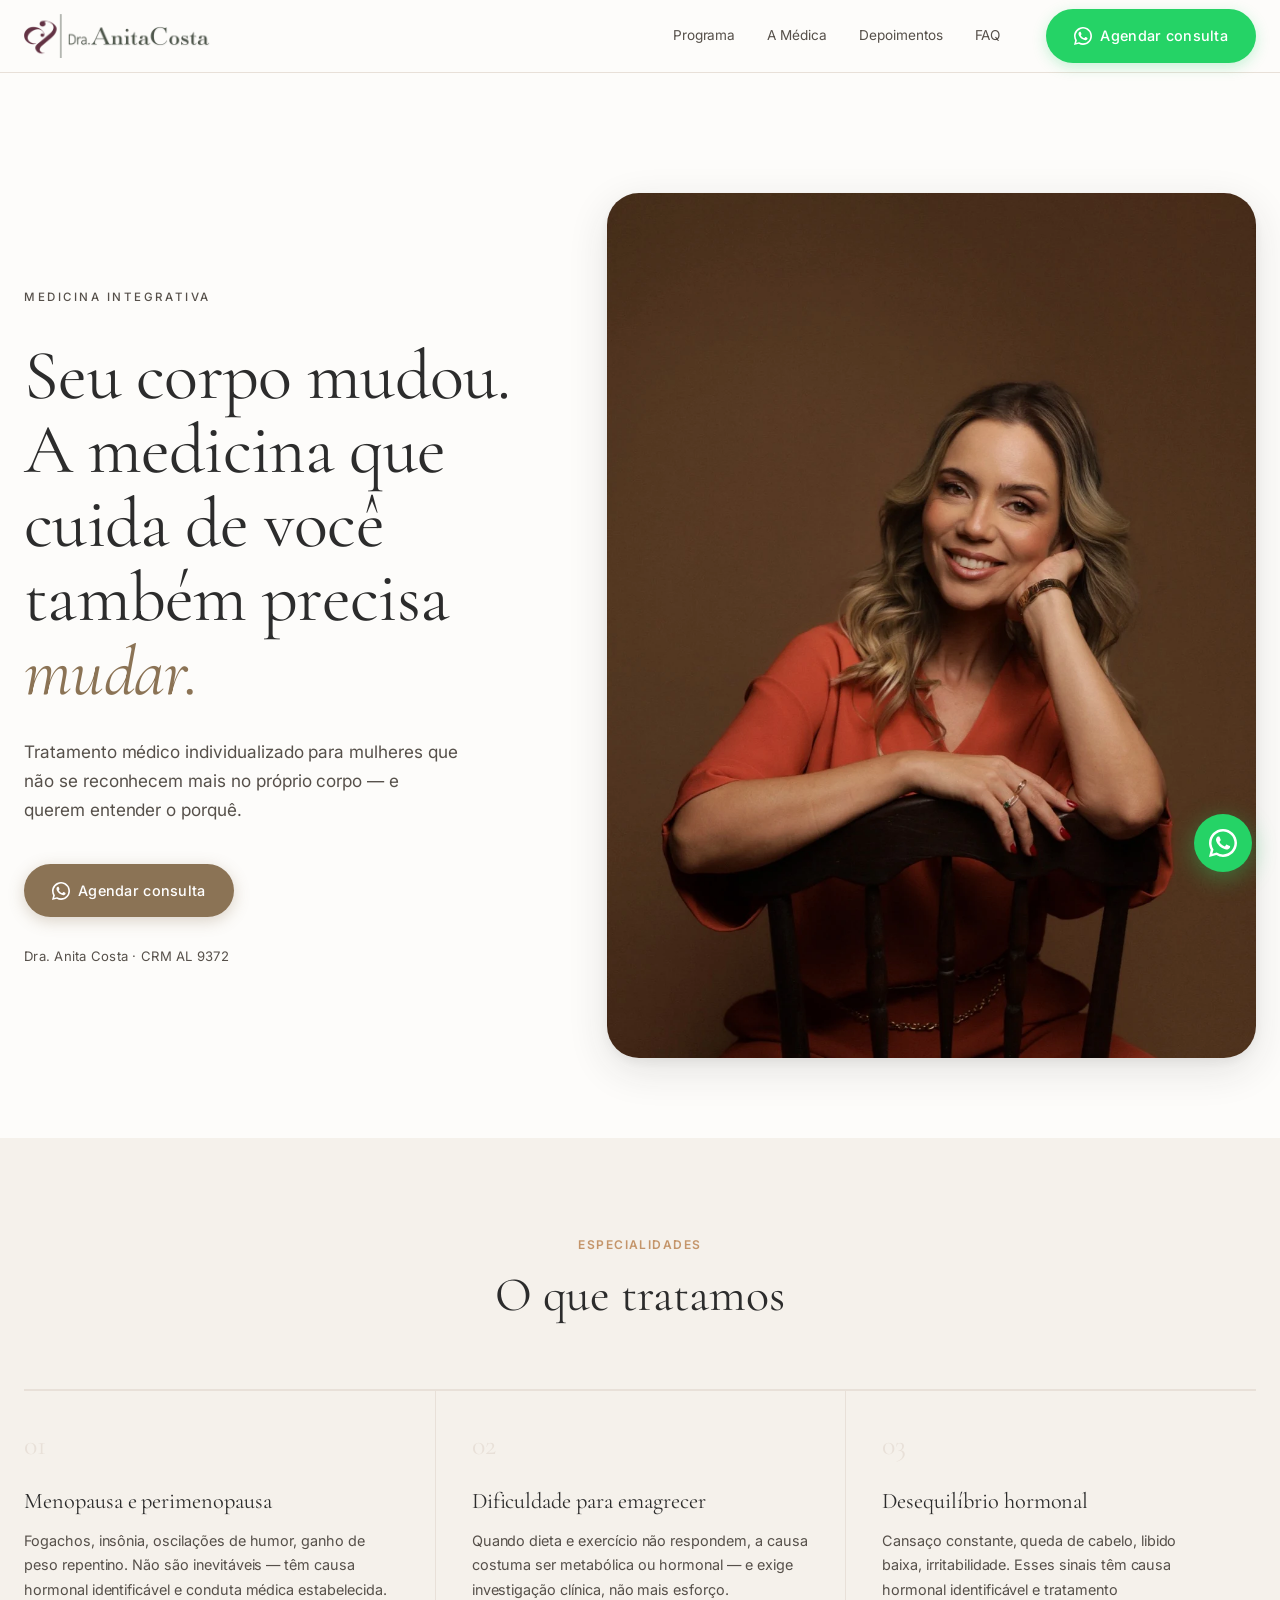
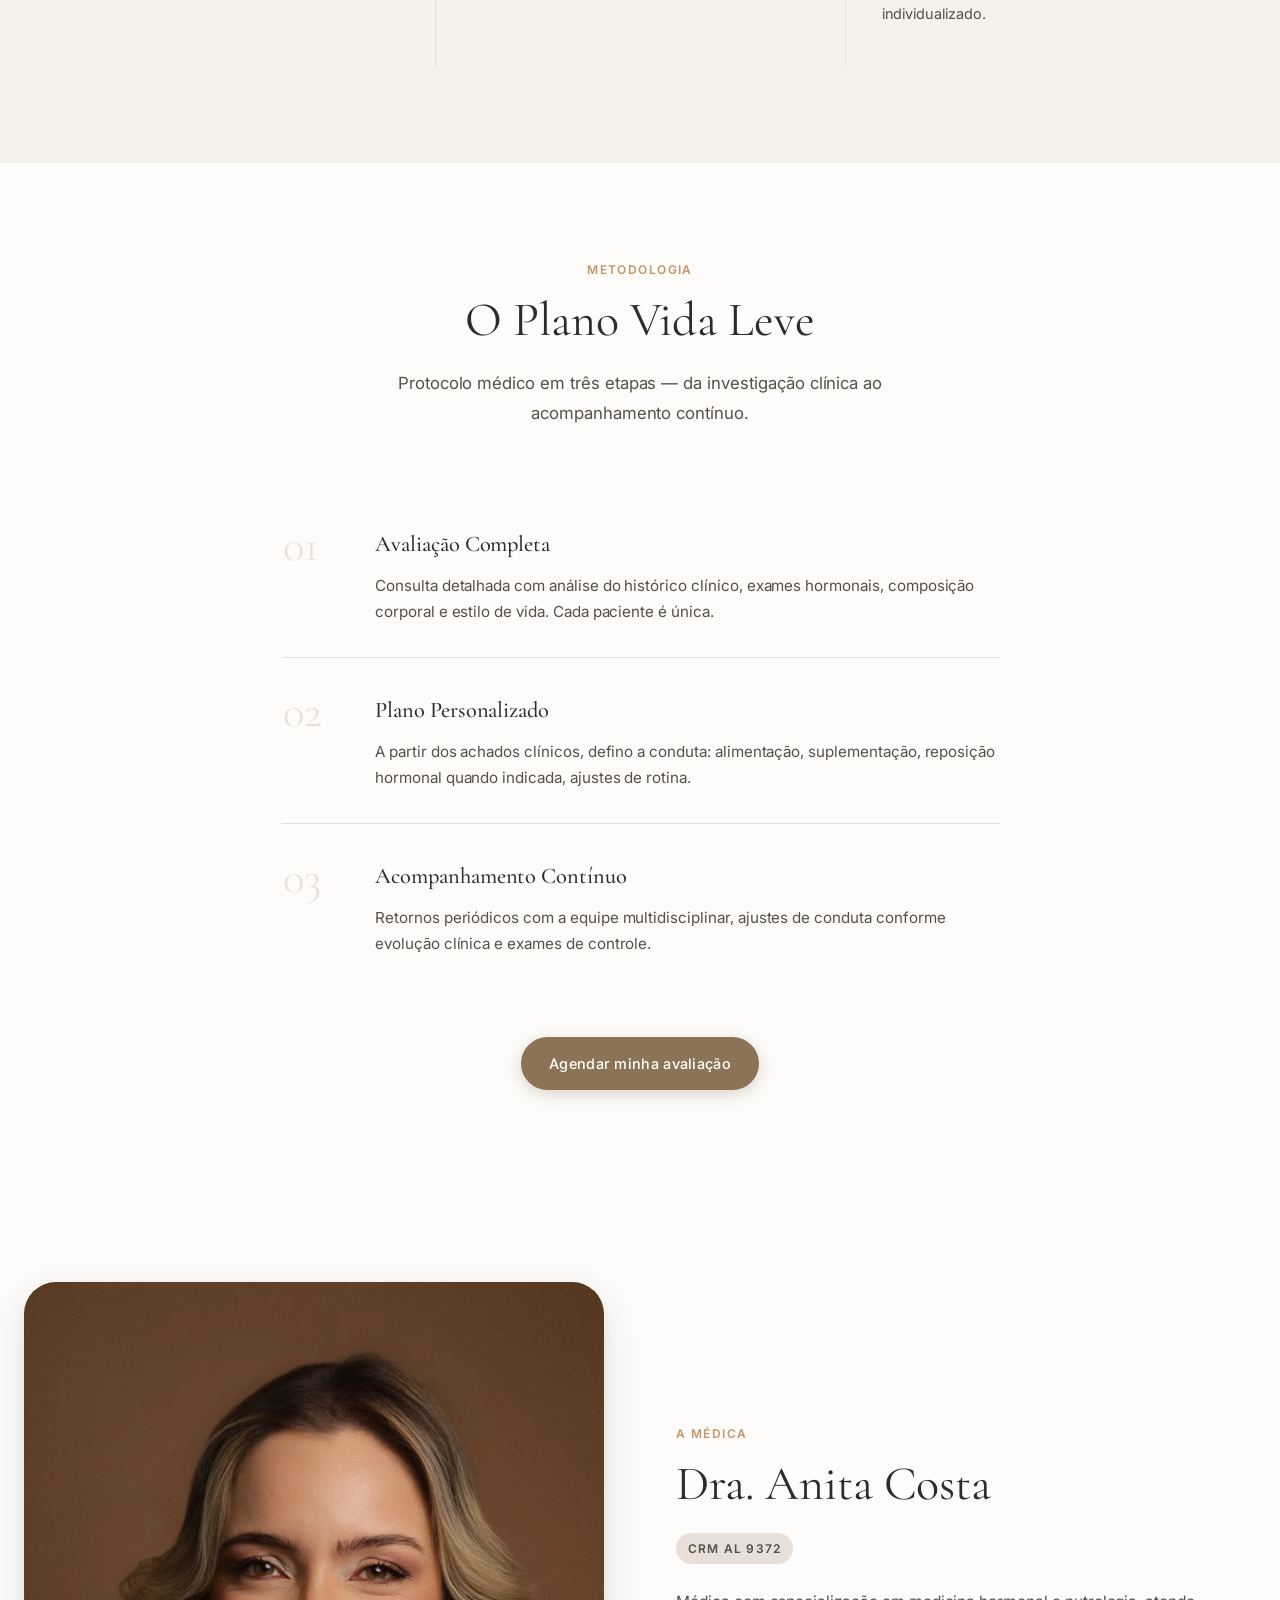
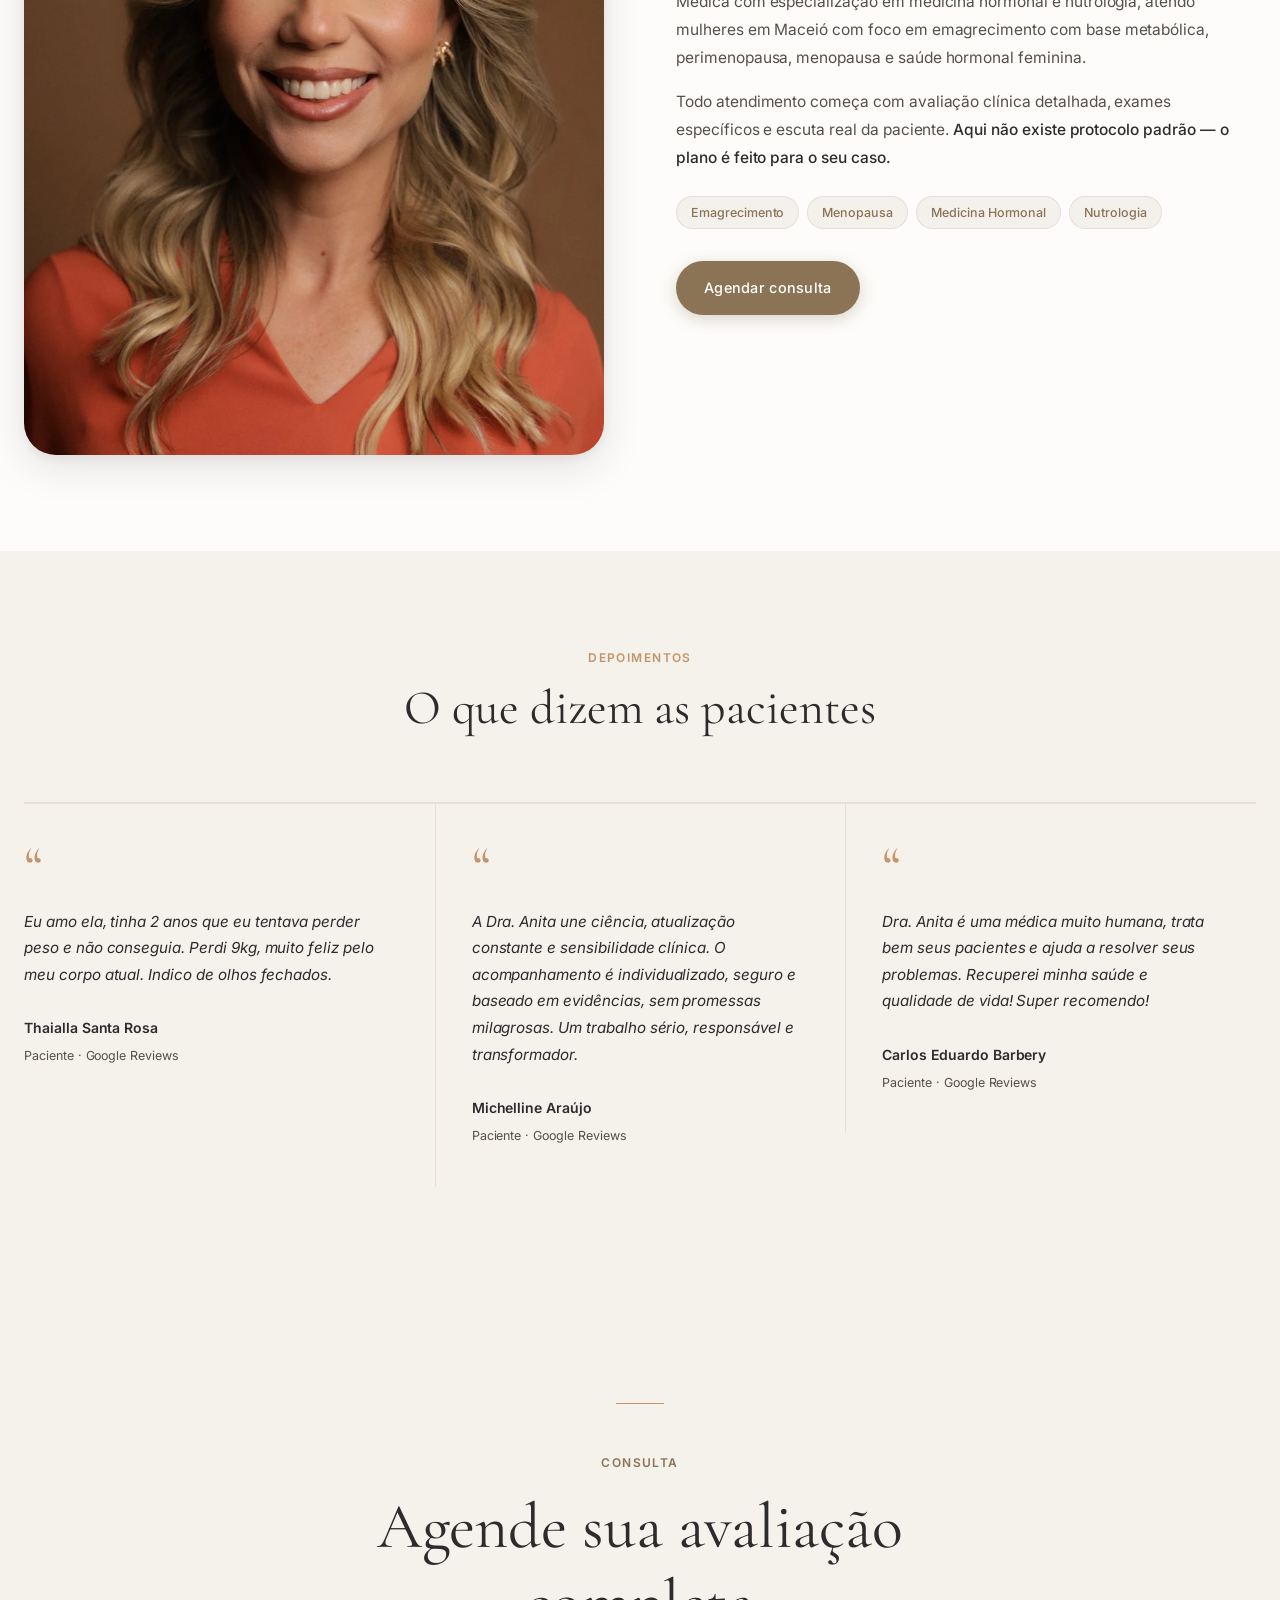
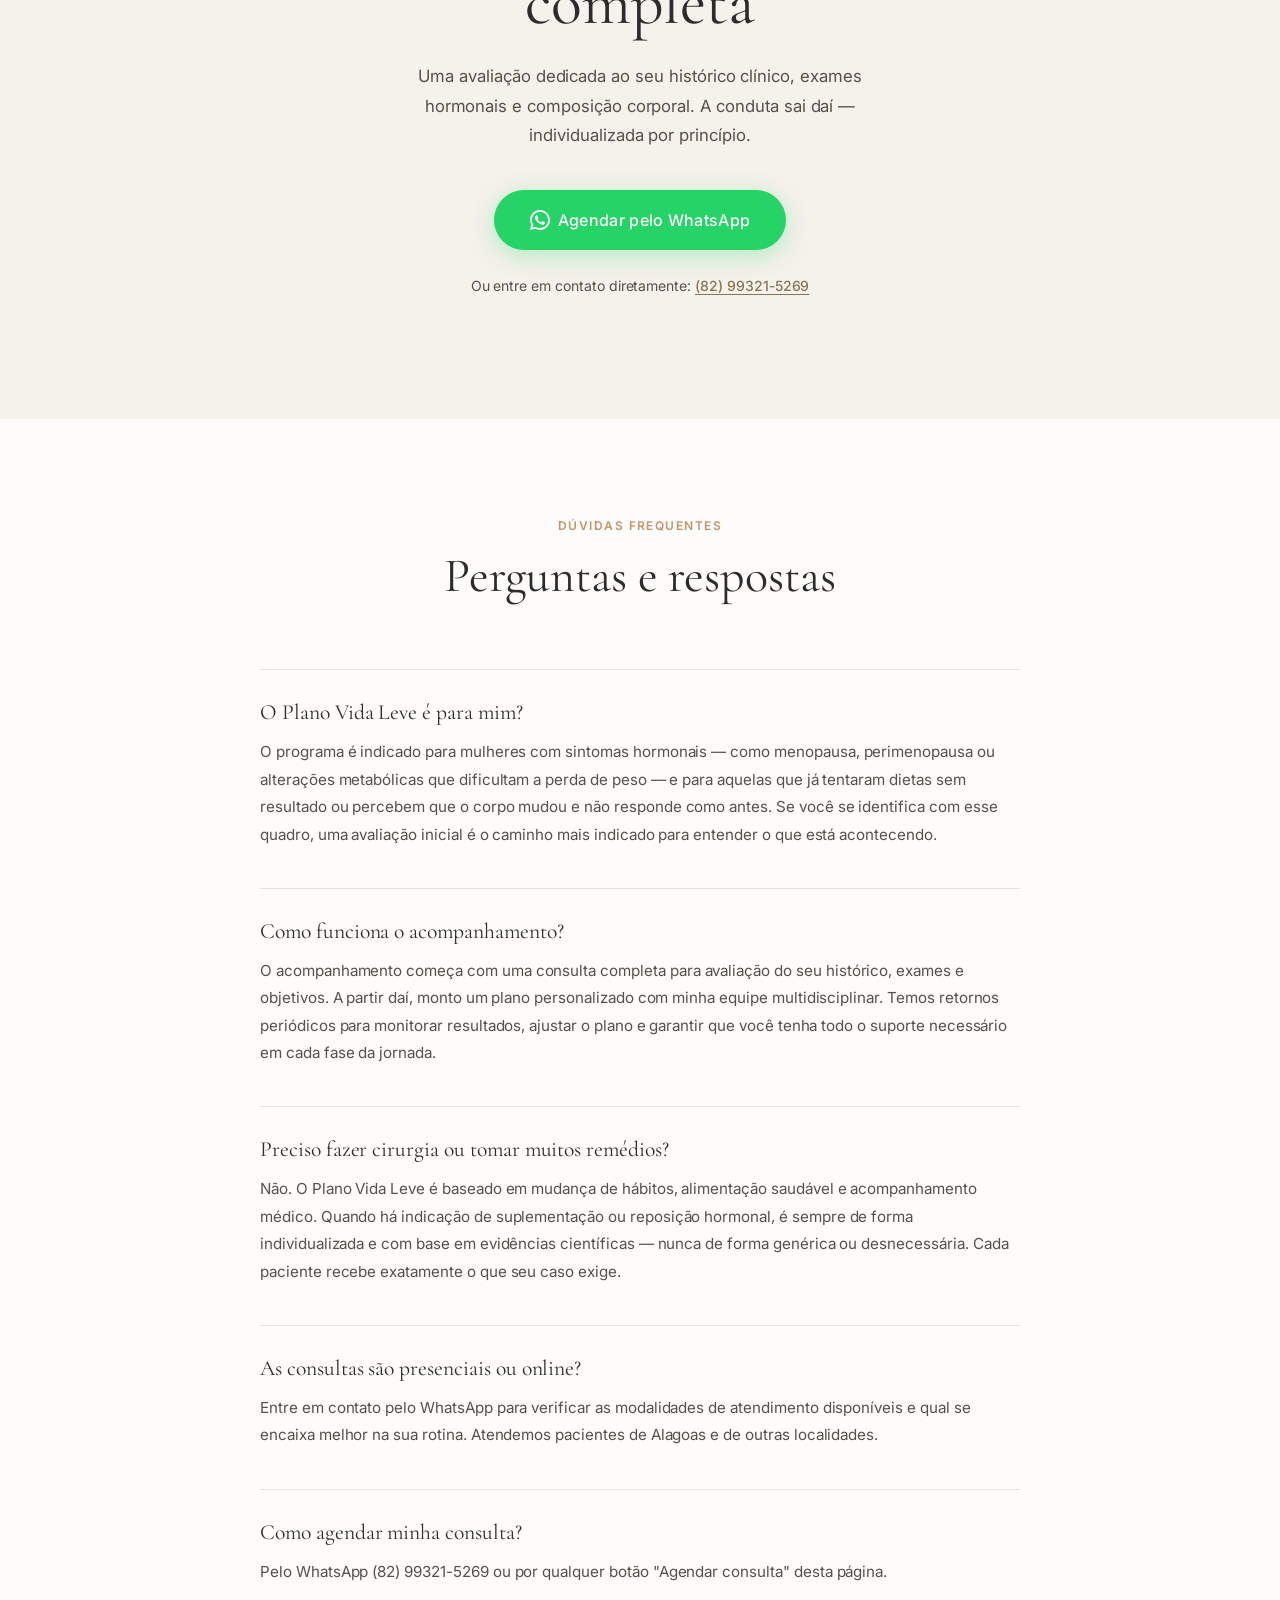
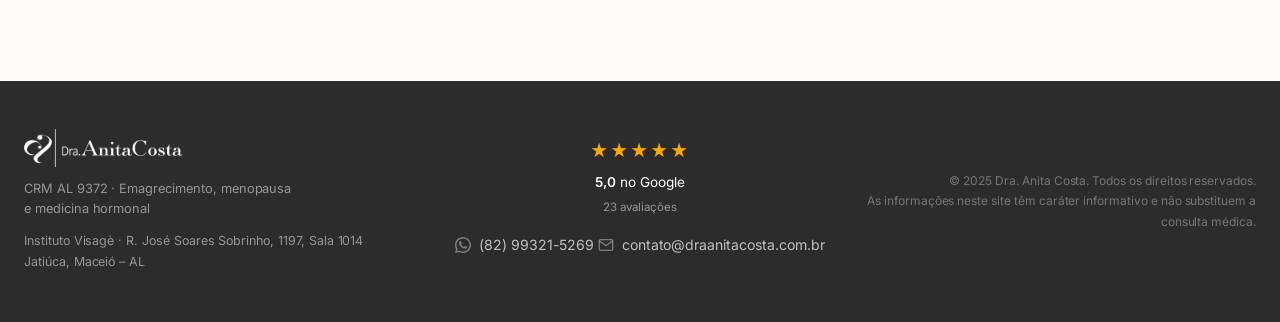
==== index.html @ b8339a09 "Site Dra. Anita Costa — versão high ticket Design premium com hero claro, FAQ editorial, copy clínic" ====
<!DOCTYPE html>
<html lang="pt-BR">
<head>
  <meta charset="UTF-8" />
  <meta name="viewport" content="width=device-width, initial-scale=1.0" />

  <!-- SEO básico -->
  <title>Dra. Anita Costa — Plano Vida Leve · Maceió</title>
  <meta name="description" content="Médica especialista em emagrecimento, menopausa e medicina hormonal em Maceió. Avaliação clínica completa, protocolo individualizado e acompanhamento contínuo." />
  <meta name="robots" content="index, follow" />
  <meta name="theme-color" content="#8B7355" />
  <link rel="canonical" href="https://draanitacosta.com.br/" />

  <!-- Open Graph -->
  <meta property="og:title" content="Dra. Anita Costa — Plano Vida Leve" />
  <meta property="og:description" content="Médica com CRM AL 9372. Avaliação hormonal completa, protocolo individualizado e acompanhamento multidisciplinar em Maceió." />
  <meta property="og:type" content="website" />
  <meta property="og:url" content="https://draanitacosta.com.br/" />
  <meta property="og:image" content="https://draanitacosta.com.br/images/dra-anita-costa-medica-emagrecimento-maceio.webp" />
  <meta property="og:image:width" content="1600" />
  <meta property="og:image:height" content="2133" />
  <meta property="og:locale" content="pt_BR" />
  <meta property="og:site_name" content="Dra. Anita Costa" />

  <!-- Twitter / WhatsApp card -->
  <meta name="twitter:card" content="summary_large_image" />
  <meta name="twitter:title" content="Dra. Anita Costa — Plano Vida Leve" />
  <meta name="twitter:description" content="Médica especialista em emagrecimento, menopausa e hormônios em Maceió." />
  <meta name="twitter:image" content="https://draanitacosta.com.br/images/dra-anita-costa-medica-emagrecimento-maceio.webp" />

  <!-- Schema.org — Physician + MedicalBusiness -->
  <script type="application/ld+json">
  {
    "@context": "https://schema.org",
    "@type": "Physician",
    "name": "Dra. Anita Costa",
    "url": "https://draanitacosta.com.br/",
    "telephone": "+55-82-99321-5269",
    "image": "https://draanitacosta.com.br/images/dra-anita-costa-medica-emagrecimento-maceio.webp",
    "description": "Médica especialista em emagrecimento, menopausa, perimenopausa e medicina hormonal em Maceió, AL.",
    "medicalSpecialty": ["Emagrecimento", "Menopausa", "Medicina Hormonal"],
    "identifier": { "@type": "PropertyValue", "name": "CRM", "value": "AL 9372" },
    "address": {
      "@type": "PostalAddress",
      "streetAddress": "R. José Soares Sobrinho, 1197, Sala 1014",
      "addressLocality": "Maceió",
      "addressRegion": "AL",
      "postalCode": "57035-360",
      "addressCountry": "BR"
    },
    "aggregateRating": {
      "@type": "AggregateRating",
      "ratingValue": "5.0",
      "reviewCount": "23",
      "bestRating": "5"
    },
    "sameAs": [
      "https://www.instagram.com/draanitacosta"
    ]
  }
  </script>

  <!-- Favicon e PWA -->
  <link rel="icon" type="image/png" href="images/favicon.png" />
  <link rel="apple-touch-icon" href="images/favicon.png" />
  <meta name="apple-mobile-web-app-capable" content="yes" />
  <meta name="apple-mobile-web-app-title" content="Dra. Anita" />
  <link rel="manifest" href="manifest.json" />

  <!-- Preload hero image (LCP) -->
  <link rel="preload" as="image" href="images/dra-anita-costa-medica-emagrecimento-maceio.webp" fetchpriority="high" />

  <!-- Fontes -->
  <link rel="preconnect" href="https://fonts.googleapis.com" />
  <link rel="preconnect" href="https://fonts.gstatic.com" crossorigin />
  <link href="https://fonts.googleapis.com/css2?family=Cormorant+Garamond:ital,wght@0,300;0,400;0,500;0,600;1,300;1,400&family=Inter:wght@300;400;500;600&display=swap" rel="stylesheet" />
  <link rel="stylesheet" href="https://unpkg.com/aos@2.3.4/dist/aos.css" />
  <link rel="stylesheet" href="css/style.css" />
</head>
<body>

  <a href="#main-content" class="skip-link">Pular para o conteúdo</a>

  <!-- ===== HEADER ===== -->
  <header class="header" id="header">
    <div class="container header__inner">
      <a href="/" class="header__logo">
        <img src="images/logo-dra-anita-costa.webp" alt="Dra. Anita Costa" class="header__logo-img" width="200" height="47" />
      </a>
      <nav class="header__nav" aria-label="Navegação principal">
        <a href="#programa" class="header__nav-link">Programa</a>
        <a href="#medica" class="header__nav-link">A Médica</a>
        <a href="#depoimentos" class="header__nav-link">Depoimentos</a>
        <a href="#faq" class="header__nav-link">FAQ</a>
      </nav>
      <a href="https://wa.me/5582993215269?text=Olá%2C%20Dra.%20Anita!%20Gostaria%20de%20agendar%20uma%20consulta%20sobre%20o%20Plano%20Vida%20Leve." class="btn btn--whatsapp header__cta" target="_blank" rel="noopener noreferrer">
        <svg width="18" height="18" viewBox="0 0 24 24" fill="currentColor" aria-hidden="true"><path d="M17.472 14.382c-.297-.149-1.758-.867-2.03-.967-.273-.099-.471-.148-.67.15-.197.297-.767.966-.94 1.164-.173.199-.347.223-.644.075-.297-.15-1.255-.463-2.39-1.475-.883-.788-1.48-1.761-1.653-2.059-.173-.297-.018-.458.13-.606.134-.133.298-.347.446-.52.149-.174.198-.298.298-.497.099-.198.05-.371-.025-.52-.075-.149-.669-1.612-.916-2.207-.242-.579-.487-.5-.669-.51-.173-.008-.371-.01-.57-.01-.198 0-.52.074-.792.372-.272.297-1.04 1.016-1.04 2.479 0 1.462 1.065 2.875 1.213 3.074.149.198 2.096 3.2 5.077 4.487.709.306 1.262.489 1.694.625.712.227 1.36.195 1.871.118.571-.085 1.758-.719 2.006-1.413.248-.694.248-1.289.173-1.413-.074-.124-.272-.198-.57-.347z"/><path d="M12 0C5.373 0 0 5.373 0 12c0 2.125.555 4.122 1.528 5.855L0 24l6.335-1.652A11.954 11.954 0 0 0 12 24c6.627 0 12-5.373 12-12S18.627 0 12 0zm0 21.818a9.818 9.818 0 0 1-5.002-1.366l-.36-.213-3.76.98 1.003-3.664-.234-.376A9.818 9.818 0 1 1 12 21.818z"/></svg>
        Agendar consulta
      </a>
      <button class="header__menu-btn" id="menuBtn" aria-label="Abrir menu" aria-expanded="false">
        <span></span><span></span><span></span>
      </button>
    </div>
  </header>

  <!-- ===== HERO ===== -->
  <section class="hero" id="main-content">
    <div class="container hero__inner">
      <div class="hero__content" data-aos="fade-right" data-aos-duration="900">
        <p class="hero__eyebrow">Medicina Integrativa</p>
        <h1 class="hero__title">Seu corpo mudou.<br>A medicina que cuida de você<br>também precisa <em>mudar.</em></h1>
        <p class="hero__subtitle">Tratamento médico individualizado para mulheres que não se reconhecem mais no próprio corpo — e querem entender o porquê.</p>
        <div class="hero__actions">
          <a href="https://wa.me/5582993215269?text=Olá%2C%20Dra.%20Anita!%20Gostaria%20de%20agendar%20uma%20consulta%20sobre%20o%20Plano%20Vida%20Leve." class="btn btn--primary" target="_blank" rel="noopener noreferrer">
            <svg width="18" height="18" viewBox="0 0 24 24" fill="currentColor" aria-hidden="true"><path d="M17.472 14.382c-.297-.149-1.758-.867-2.03-.967-.273-.099-.471-.148-.67.15-.197.297-.767.966-.94 1.164-.173.199-.347.223-.644.075-.297-.15-1.255-.463-2.39-1.475-.883-.788-1.48-1.761-1.653-2.059-.173-.297-.018-.458.13-.606.134-.133.298-.347.446-.52.149-.174.198-.298.298-.497.099-.198.05-.371-.025-.52-.075-.149-.669-1.612-.916-2.207-.242-.579-.487-.5-.669-.51-.173-.008-.371-.01-.57-.01-.198 0-.52.074-.792.372-.272.297-1.04 1.016-1.04 2.479 0 1.462 1.065 2.875 1.213 3.074.149.198 2.096 3.2 5.077 4.487.709.306 1.262.489 1.694.625.712.227 1.36.195 1.871.118.571-.085 1.758-.719 2.006-1.413.248-.694.248-1.289.173-1.413-.074-.124-.272-.198-.57-.347z"/><path d="M12 0C5.373 0 0 5.373 0 12c0 2.125.555 4.122 1.528 5.855L0 24l6.335-1.652A11.954 11.954 0 0 0 12 24c6.627 0 12-5.373 12-12S18.627 0 12 0zm0 21.818a9.818 9.818 0 0 1-5.002-1.366l-.36-.213-3.76.98 1.003-3.664-.234-.376A9.818 9.818 0 1 1 12 21.818z"/></svg>
            Agendar consulta
          </a>
        </div>
        <p class="hero__signature">Dra. Anita Costa · CRM AL 9372</p>
      </div>
      <div class="hero__media" data-aos="fade-left" data-aos-duration="900" data-aos-delay="150">
        <img src="images/dra-anita-costa-medica-emagrecimento-maceio.webp" alt="Dra. Anita Costa, médica especialista em emagrecimento e menopausa" class="hero__image" width="1600" height="2133" fetchpriority="high" />
      </div>
    </div>
  </section>

  <!-- ===== DORES ===== -->
  <section class="dores" id="dores">
    <div class="container">
      <div class="section-header" data-aos="fade-up">
        <p class="section-eyebrow">Especialidades</p>
        <h2 class="section-title">O que tratamos</h2>
      </div>
      <div class="dores__grid">
        <div class="dores__item" data-aos="fade-up" data-aos-delay="0">
          <span class="dores__num" aria-hidden="true">01</span>
          <h3 class="dores__title">Menopausa e perimenopausa</h3>
          <p class="dores__text">Fogachos, insônia, oscilações de humor, ganho de peso repentino. Não são inevitáveis — têm causa hormonal identificável e conduta médica estabelecida.</p>
        </div>
        <div class="dores__item" data-aos="fade-up" data-aos-delay="100">
          <span class="dores__num" aria-hidden="true">02</span>
          <h3 class="dores__title">Dificuldade para emagrecer</h3>
          <p class="dores__text">Quando dieta e exercício não respondem, a causa costuma ser metabólica ou hormonal — e exige investigação clínica, não mais esforço.</p>
        </div>
        <div class="dores__item" data-aos="fade-up" data-aos-delay="200">
          <span class="dores__num" aria-hidden="true">03</span>
          <h3 class="dores__title">Desequilíbrio hormonal</h3>
          <p class="dores__text">Cansaço constante, queda de cabelo, libido baixa, irritabilidade. Esses sinais têm causa hormonal identificável e tratamento individualizado.</p>
        </div>
      </div>
    </div>
  </section>

  <!-- ===== PROGRAMA ===== -->
  <section class="programa" id="programa">
    <div class="container">
      <div class="section-header" data-aos="fade-up">
        <p class="section-eyebrow">Metodologia</p>
        <h2 class="section-title">O Plano Vida Leve</h2>
        <p class="section-subtitle">Protocolo médico em três etapas — da investigação clínica ao acompanhamento contínuo.</p>
      </div>
      <div class="programa__layout">
        <div class="programa__steps-col">
          <div class="programa__steps">
            <div class="programa__step" data-aos="fade-up" data-aos-delay="0">
              <div class="programa__step-number" aria-hidden="true">01</div>
              <div class="programa__step-content">
                <h3>Avaliação Completa</h3>
                <p>Consulta detalhada com análise do histórico clínico, exames hormonais, composição corporal e estilo de vida. Cada paciente é única.</p>
              </div>
            </div>
            <div class="programa__step" data-aos="fade-up" data-aos-delay="100">
              <div class="programa__step-number" aria-hidden="true">02</div>
              <div class="programa__step-content">
                <h3>Plano Personalizado</h3>
                <p>A partir dos achados clínicos, defino a conduta: alimentação, suplementação, reposição hormonal quando indicada, ajustes de rotina.</p>
              </div>
            </div>
            <div class="programa__step" data-aos="fade-up" data-aos-delay="200">
              <div class="programa__step-number" aria-hidden="true">03</div>
              <div class="programa__step-content">
                <h3>Acompanhamento Contínuo</h3>
                <p>Retornos periódicos com a equipe multidisciplinar, ajustes de conduta conforme evolução clínica e exames de controle.</p>
              </div>
            </div>
          </div>
          <div class="programa__cta" data-aos="fade-up">
            <a href="https://wa.me/5582993215269?text=Olá%2C%20Dra.%20Anita!%20Gostaria%20de%20agendar%20uma%20consulta%20sobre%20o%20Plano%20Vida%20Leve." class="btn btn--primary" target="_blank" rel="noopener noreferrer">
              Agendar minha avaliação
            </a>
          </div>
        </div>
      </div>
    </div>
  </section>

  <!-- ===== MÉDICA ===== -->
  <section class="medica" id="medica">
    <div class="container medica__inner">
      <div class="medica__image-wrap" data-aos="fade-right" data-aos-duration="900">
        <div class="medica__image-frame">
          <img src="images/dra-anita-costa-especialista-menopausa-hormonio.webp" alt="Dra. Anita Costa sorrindo" class="medica__image" width="900" height="1125" loading="lazy" />
          <div class="medica__image-placeholder" aria-hidden="true">
            <span>Foto da<br>Dra. Anita</span>
          </div>
        </div>
      </div>
      <div class="medica__content" data-aos="fade-left" data-aos-duration="900" data-aos-delay="150">
        <p class="section-eyebrow">A médica</p>
        <h2 class="section-title">Dra. Anita Costa</h2>
        <div class="medica__crm">CRM AL 9372</div>
        <p class="medica__bio">Médica com especialização em medicina hormonal e nutrologia, atendo mulheres em Maceió com foco em emagrecimento com base metabólica, perimenopausa, menopausa e saúde hormonal feminina.</p>
        <p class="medica__bio">Todo atendimento começa com avaliação clínica detalhada, exames específicos e escuta real da paciente. <strong>Aqui não existe protocolo padrão — o plano é feito para o seu caso.</strong></p>
        <div class="medica__especialidades">
          <span class="medica__tag">Emagrecimento</span>
          <span class="medica__tag">Menopausa</span>
          <span class="medica__tag">Medicina Hormonal</span>
          <span class="medica__tag">Nutrologia</span>
        </div>
        <a href="https://wa.me/5582993215269?text=Olá%2C%20Dra.%20Anita!%20Gostaria%20de%20agendar%20uma%20consulta." class="btn btn--primary" target="_blank" rel="noopener noreferrer">
          Agendar consulta
        </a>
      </div>
    </div>
  </section>

  <!-- ===== DEPOIMENTOS ===== -->
  <section class="depoimentos" id="depoimentos">
    <div class="container">
      <div class="section-header" data-aos="fade-up">
        <p class="section-eyebrow">Depoimentos</p>
        <h2 class="section-title">O que dizem as pacientes</h2>
      </div>
      <div class="depoimentos__grid">
        <div class="depoimentos__item" data-aos="fade-up" data-aos-delay="0">
          <blockquote class="depoimentos__text">
            Eu amo ela, tinha 2 anos que eu tentava perder peso e não conseguia. Perdi 9kg, muito feliz pelo meu corpo atual. Indico de olhos fechados.
          </blockquote>
          <div class="depoimentos__author">
            <strong class="depoimentos__name">Thaialla Santa Rosa</strong>
            <span class="depoimentos__detail">Paciente · Google Reviews</span>
          </div>
        </div>
        <div class="depoimentos__item" data-aos="fade-up" data-aos-delay="100">
          <blockquote class="depoimentos__text">
            A Dra. Anita une ciência, atualização constante e sensibilidade clínica. O acompanhamento é individualizado, seguro e baseado em evidências, sem promessas milagrosas. Um trabalho sério, responsável e transformador.
          </blockquote>
          <div class="depoimentos__author">
            <strong class="depoimentos__name">Michelline Araújo</strong>
            <span class="depoimentos__detail">Paciente · Google Reviews</span>
          </div>
        </div>
        <div class="depoimentos__item" data-aos="fade-up" data-aos-delay="200">
          <blockquote class="depoimentos__text">
            Dra. Anita é uma médica muito humana, trata bem seus pacientes e ajuda a resolver seus problemas. Recuperei minha saúde e qualidade de vida! Super recomendo!
          </blockquote>
          <div class="depoimentos__author">
            <strong class="depoimentos__name">Carlos Eduardo Barbery</strong>
            <span class="depoimentos__detail">Paciente · Google Reviews</span>
          </div>
        </div>
      </div>
    </div>
  </section>

  <!-- ===== CTA FINAL ===== -->
  <section class="cta-final" id="contato">
    <div class="container cta-final__inner">
      <div class="cta-final__content" data-aos="fade-right" data-aos-duration="900">
        <p class="cta-final__eyebrow">Consulta</p>
        <h2 class="cta-final__title">Agende sua avaliação completa</h2>
        <p class="cta-final__subtitle">Uma avaliação dedicada ao seu histórico clínico, exames hormonais e composição corporal. A conduta sai daí — individualizada por princípio.</p>
        <a href="https://wa.me/5582993215269?text=Olá%2C%20Dra.%20Anita!%20Gostaria%20de%20agendar%20uma%20consulta%20sobre%20o%20Plano%20Vida%20Leve." class="btn btn--primary btn--large" target="_blank" rel="noopener noreferrer">
          <svg width="20" height="20" viewBox="0 0 24 24" fill="currentColor" aria-hidden="true"><path d="M17.472 14.382c-.297-.149-1.758-.867-2.03-.967-.273-.099-.471-.148-.67.15-.197.297-.767.966-.94 1.164-.173.199-.347.223-.644.075-.297-.15-1.255-.463-2.39-1.475-.883-.788-1.48-1.761-1.653-2.059-.173-.297-.018-.458.13-.606.134-.133.298-.347.446-.52.149-.174.198-.298.298-.497.099-.198.05-.371-.025-.52-.075-.149-.669-1.612-.916-2.207-.242-.579-.487-.5-.669-.51-.173-.008-.371-.01-.57-.01-.198 0-.52.074-.792.372-.272.297-1.04 1.016-1.04 2.479 0 1.462 1.065 2.875 1.213 3.074.149.198 2.096 3.2 5.077 4.487.709.306 1.262.489 1.694.625.712.227 1.36.195 1.871.118.571-.085 1.758-.719 2.006-1.413.248-.694.248-1.289.173-1.413-.074-.124-.272-.198-.57-.347z"/><path d="M12 0C5.373 0 0 5.373 0 12c0 2.125.555 4.122 1.528 5.855L0 24l6.335-1.652A11.954 11.954 0 0 0 12 24c6.627 0 12-5.373 12-12S18.627 0 12 0zm0 21.818a9.818 9.818 0 0 1-5.002-1.366l-.36-.213-3.76.98 1.003-3.664-.234-.376A9.818 9.818 0 1 1 12 21.818z"/></svg>
          Agendar pelo WhatsApp
        </a>
        <p class="cta-final__contact">
          Ou entre em contato diretamente:
          <a href="https://wa.me/5582993215269" target="_blank" rel="noopener noreferrer">(82) 99321-5269</a>
        </p>
      </div>
    </div>
  </section>

  <!-- ===== FAQ ===== -->
  <section class="faq" id="faq">
    <div class="container">
      <div class="section-header" data-aos="fade-up">
        <p class="section-eyebrow">Dúvidas frequentes</p>
        <h2 class="section-title">Perguntas e respostas</h2>
      </div>
      <div class="faq__list" data-aos="fade-up">

        <div class="faq__item">
          <h3 class="faq__question">O Plano Vida Leve é para mim?</h3>
          <p class="faq__answer">O programa é indicado para mulheres com sintomas hormonais — como menopausa, perimenopausa ou alterações metabólicas que dificultam a perda de peso — e para aquelas que já tentaram dietas sem resultado ou percebem que o corpo mudou e não responde como antes. Se você se identifica com esse quadro, uma avaliação inicial é o caminho mais indicado para entender o que está acontecendo.</p>
        </div>

        <div class="faq__item">
          <h3 class="faq__question">Como funciona o acompanhamento?</h3>
          <p class="faq__answer">O acompanhamento começa com uma consulta completa para avaliação do seu histórico, exames e objetivos. A partir daí, monto um plano personalizado com minha equipe multidisciplinar. Temos retornos periódicos para monitorar resultados, ajustar o plano e garantir que você tenha todo o suporte necessário em cada fase da jornada.</p>
        </div>

        <div class="faq__item">
          <h3 class="faq__question">Preciso fazer cirurgia ou tomar muitos remédios?</h3>
          <p class="faq__answer">Não. O Plano Vida Leve é baseado em mudança de hábitos, alimentação saudável e acompanhamento médico. Quando há indicação de suplementação ou reposição hormonal, é sempre de forma individualizada e com base em evidências científicas — nunca de forma genérica ou desnecessária. Cada paciente recebe exatamente o que seu caso exige.</p>
        </div>

        <div class="faq__item">
          <h3 class="faq__question">As consultas são presenciais ou online?</h3>
          <p class="faq__answer">Entre em contato pelo WhatsApp para verificar as modalidades de atendimento disponíveis e qual se encaixa melhor na sua rotina. Atendemos pacientes de Alagoas e de outras localidades.</p>
        </div>

        <div class="faq__item">
          <h3 class="faq__question">Como agendar minha consulta?</h3>
          <p class="faq__answer">Pelo WhatsApp (82) 99321-5269 ou por qualquer botão "Agendar consulta" desta página.</p>
        </div>

      </div>
    </div>
  </section>

  <!-- ===== RODAPÉ ===== -->
  <footer class="footer">
    <div class="container footer__inner">
      <div class="footer__brand">
        <a href="/"><img src="images/logo-dra-anita-costa.webp" alt="Dra. Anita Costa" class="footer__logo" width="160" height="38" loading="lazy" /></a>
        <p class="footer__detail">CRM AL 9372 · Emagrecimento, menopausa<br>e medicina hormonal</p>
        <a href="https://maps.google.com/?q=Instituto+Visag%C3%A8+R.+Jos%C3%A9+Soares+Sobrinho+1197+Jati%C3%BAca+Macei%C3%B3" class="footer__address" target="_blank" rel="noopener noreferrer">
          Instituto Visagè · R. José Soares Sobrinho, 1197, Sala 1014<br>Jatiúca, Maceió – AL
        </a>
      </div>
      <div class="footer__contact">
        <div class="footer__google">
          <div class="footer__google-stars">★★★★★</div>
          <p class="footer__google-text"><strong>5,0</strong> no Google</p>
          <p class="footer__google-count">23 avaliações</p>
        </div>
        <a href="https://wa.me/5582993215269" class="footer__link" target="_blank" rel="noopener noreferrer">
          <svg width="16" height="16" viewBox="0 0 24 24" fill="currentColor" aria-hidden="true"><path d="M17.472 14.382c-.297-.149-1.758-.867-2.03-.967-.273-.099-.471-.148-.67.15-.197.297-.767.966-.94 1.164-.173.199-.347.223-.644.075-.297-.15-1.255-.463-2.39-1.475-.883-.788-1.48-1.761-1.653-2.059-.173-.297-.018-.458.13-.606.134-.133.298-.347.446-.52.149-.174.198-.298.298-.497.099-.198.05-.371-.025-.52-.075-.149-.669-1.612-.916-2.207-.242-.579-.487-.5-.669-.51-.173-.008-.371-.01-.57-.01-.198 0-.52.074-.792.372-.272.297-1.04 1.016-1.04 2.479 0 1.462 1.065 2.875 1.213 3.074.149.198 2.096 3.2 5.077 4.487.709.306 1.262.489 1.694.625.712.227 1.36.195 1.871.118.571-.085 1.758-.719 2.006-1.413.248-.694.248-1.289.173-1.413-.074-.124-.272-.198-.57-.347z"/><path d="M12 0C5.373 0 0 5.373 0 12c0 2.125.555 4.122 1.528 5.855L0 24l6.335-1.652A11.954 11.954 0 0 0 12 24c6.627 0 12-5.373 12-12S18.627 0 12 0zm0 21.818a9.818 9.818 0 0 1-5.002-1.366l-.36-.213-3.76.98 1.003-3.664-.234-.376A9.818 9.818 0 1 1 12 21.818z"/></svg>
          (82) 99321-5269
        </a>
        <!-- TODO: substituir pelo e-mail profissional real -->
        <a href="mailto:contato@draanitacosta.com.br" class="footer__link">
          <svg width="16" height="16" viewBox="0 0 24 24" fill="none" stroke="currentColor" stroke-width="2" stroke-linecap="round" stroke-linejoin="round" aria-hidden="true"><path d="M4 4h16c1.1 0 2 .9 2 2v12c0 1.1-.9 2-2 2H4c-1.1 0-2-.9-2-2V6c0-1.1.9-2 2-2z"/><polyline points="22,6 12,13 2,6"/></svg>
          contato@draanitacosta.com.br
        </a>
      </div>
      <div class="footer__legal">
        <p>&copy; 2025 Dra. Anita Costa. Todos os direitos reservados.</p>
        <p>As informações neste site têm caráter informativo e não substituem a consulta médica.</p>
      </div>
    </div>
  </footer>

  <!-- ===== WHATSAPP FLUTUANTE ===== -->
  <a href="https://wa.me/5582993215269?text=Olá%2C%20Dra.%20Anita!%20Gostaria%20de%20agendar%20uma%20consulta%20sobre%20o%20Plano%20Vida%20Leve." class="whatsapp-float" target="_blank" rel="noopener noreferrer" aria-label="Falar com a Dra. Anita pelo WhatsApp">
    <svg width="28" height="28" viewBox="0 0 24 24" fill="currentColor" aria-hidden="true"><path d="M17.472 14.382c-.297-.149-1.758-.867-2.03-.967-.273-.099-.471-.148-.67.15-.197.297-.767.966-.94 1.164-.173.199-.347.223-.644.075-.297-.15-1.255-.463-2.39-1.475-.883-.788-1.48-1.761-1.653-2.059-.173-.297-.018-.458.13-.606.134-.133.298-.347.446-.52.149-.174.198-.298.298-.497.099-.198.05-.371-.025-.52-.075-.149-.669-1.612-.916-2.207-.242-.579-.487-.5-.669-.51-.173-.008-.371-.01-.57-.01-.198 0-.52.074-.792.372-.272.297-1.04 1.016-1.04 2.479 0 1.462 1.065 2.875 1.213 3.074.149.198 2.096 3.2 5.077 4.487.709.306 1.262.489 1.694.625.712.227 1.36.195 1.871.118.571-.085 1.758-.719 2.006-1.413.248-.694.248-1.289.173-1.413-.074-.124-.272-.198-.57-.347z"/><path d="M12 0C5.373 0 0 5.373 0 12c0 2.125.555 4.122 1.528 5.855L0 24l6.335-1.652A11.954 11.954 0 0 0 12 24c6.627 0 12-5.373 12-12S18.627 0 12 0zm0 21.818a9.818 9.818 0 0 1-5.002-1.366l-.36-.213-3.76.98 1.003-3.664-.234-.376A9.818 9.818 0 1 1 12 21.818z"/></svg>
  </a>

  <script src="https://unpkg.com/aos@2.3.4/dist/aos.js" defer></script>
  <script src="js/main.js" defer></script>
</body>
</html>
---- css/style.css ----
/* =============================================
   DESIGN TOKENS
   ============================================= */
:root {
  --color-primary:   #8B7355;
  --color-primary-dark: #6e5b42;
  --color-accent:    #C4956A;
  --color-accent-light: #dbb48a;
  --color-bg:        #FDFCFA;
  --color-bg-alt:    #F5F1EB;
  --color-muted:     #E8E0D8;
  --color-text:      #2C2C2C;
  --color-text-light:#56504A;
  --color-white:     #FFFFFF;
  --color-wa:        #25D366;
  --color-wa-dark:   #1ebe5c;

  --font-heading: 'Cormorant Garamond', Georgia, serif;
  --font-body:    'Inter', -apple-system, BlinkMacSystemFont, sans-serif;

  --radius-sm:  6px;
  --radius-md:  12px;
  --radius-lg:  20px;
  --radius-xl:  32px;
  --radius-full: 999px;

  --shadow-sm:  0 1px 3px rgba(44,44,44,.06), 0 1px 2px rgba(44,44,44,.04);
  --shadow-md:  0 4px 16px rgba(44,44,44,.08), 0 2px 6px rgba(44,44,44,.04);
  --shadow-lg:  0 12px 40px rgba(44,44,44,.12), 0 4px 12px rgba(44,44,44,.06);

  --container:  1280px;
  --section-py: 96px;
  --transition: .25s cubic-bezier(.4,0,.2,1);
  --transition-bounce: .35s cubic-bezier(.34,1.56,.64,1);
  --transition-slow: .5s cubic-bezier(.4,0,.2,1);
}

/* =============================================
   RESET & BASE
   ============================================= */
*, *::before, *::after { box-sizing: border-box; margin: 0; padding: 0; }

html { scroll-behavior: smooth; -webkit-text-size-adjust: 100%; }

body {
  font-family: var(--font-body);
  font-size: 15px;
  line-height: 1.75;
  letter-spacing: -.003em;
  color: var(--color-text);
  background: var(--color-bg);
  -webkit-font-smoothing: antialiased;
  -moz-osx-font-smoothing: grayscale;
  text-rendering: optimizeLegibility;
}

img { max-width: 100%; height: auto; display: block; }
a { text-decoration: none; color: inherit; }
button { cursor: pointer; background: none; border: none; font: inherit; }
ul, ol { list-style: none; }

/* =============================================
   SKIP LINK
   ============================================= */
.skip-link {
  position: absolute;
  top: -100%;
  left: 16px;
  padding: 10px 20px;
  background: var(--color-primary);
  color: var(--color-white);
  border-radius: 0 0 var(--radius-md) var(--radius-md);
  font-size: .875rem;
  font-weight: 500;
  z-index: 9999;
  transition: top .2s;
}

.skip-link:focus {
  top: 0;
}

/* =============================================
   CONTAINER
   ============================================= */
.container {
  max-width: var(--container);
  margin: 0 auto;
  padding: 0 24px;
}

/* =============================================
   TYPOGRAPHY HELPERS
   ============================================= */
.section-eyebrow {
  font-family: var(--font-body);
  font-size: .75rem;
  font-weight: 600;
  letter-spacing: .12em;
  text-transform: uppercase;
  color: var(--color-accent);
  margin-bottom: 12px;
}

.section-title {
  font-family: var(--font-heading);
  font-size: clamp(2rem, 4vw, 3rem);
  font-weight: 400;
  line-height: 1.2;
  color: var(--color-text);
  margin-bottom: 20px;
}

.section-title em {
  font-style: italic;
  color: var(--color-primary);
}

.section-subtitle {
  font-size: 1.05rem;
  color: var(--color-text-light);
  max-width: 600px;
  line-height: 1.75;
}

.section-header {
  text-align: center;
  margin-bottom: 64px;
}

.section-header .section-subtitle {
  margin: 0 auto;
}

/* =============================================
   BUTTONS
   ============================================= */
.btn {
  display: inline-flex;
  align-items: center;
  gap: 8px;
  padding: 14px 28px;
  min-height: 44px;
  border-radius: var(--radius-full);
  font-family: var(--font-body);
  font-size: .9rem;
  font-weight: 500;
  letter-spacing: .02em;
  transition: all var(--transition);
  white-space: nowrap;
  touch-action: manipulation;
  cursor: pointer;
}

.btn--primary {
  background: var(--color-primary);
  color: var(--color-white);
  box-shadow: 0 4px 16px rgba(139,115,85,.3);
}

.btn--primary:hover {
  background: var(--color-primary-dark);
  transform: translateY(-1px);
  box-shadow: 0 6px 20px rgba(139,115,85,.4);
}

.btn--outline {
  border: 1.5px solid var(--color-primary);
  color: var(--color-primary);
}

.btn--outline:hover {
  background: var(--color-primary);
  color: var(--color-white);
  transform: translateY(-1px);
}

.btn--whatsapp {
  background: var(--color-wa);
  color: var(--color-white);
  box-shadow: 0 4px 14px rgba(37,211,102,.25);
}

.btn--whatsapp:hover {
  background: var(--color-wa-dark);
  transform: translateY(-1px);
  box-shadow: 0 6px 18px rgba(37,211,102,.35);
}

.btn--large {
  padding: 18px 40px;
  font-size: 1rem;
}

/* =============================================
   HEADER
   ============================================= */
.header {
  position: sticky;
  top: 0;
  z-index: 100;
  background: rgba(253,252,250,.92);
  backdrop-filter: blur(12px);
  -webkit-backdrop-filter: blur(12px);
  border-bottom: 1px solid var(--color-muted);
  transition: box-shadow var(--transition);
}

.header.scrolled {
  box-shadow: var(--shadow-md);
}

.header__inner {
  display: flex;
  align-items: center;
  gap: 32px;
  height: 72px;
}

.header__logo {
  display: flex;
  flex-direction: column;
  line-height: 1.2;
  margin-right: auto;
}

.header__logo-name {
  font-family: var(--font-heading);
  font-size: 1.2rem;
  font-weight: 500;
  color: var(--color-text);
  white-space: nowrap;
}

.header__logo-crm {
  font-size: .7rem;
  font-weight: 400;
  color: var(--color-text-light);
  letter-spacing: .05em;
}

.header__logo-img {
  height: 44px;
  width: auto;
  max-width: 200px;
  object-fit: contain;
  display: block;
}

.header__nav {
  display: flex;
  align-items: center;
  gap: 4px;
}

.header__nav-link {
  padding: 8px 14px;
  font-size: .85rem;
  font-weight: 400;
  color: var(--color-text-light);
  border-radius: var(--radius-full);
  transition: all var(--transition);
}

.header__nav-link:hover,
.header__nav-link.active {
  color: var(--color-primary);
  background: rgba(139,115,85,.06);
}

.header__nav-link.active {
  font-weight: 500;
}

.header__menu-btn {
  display: none;
  flex-direction: column;
  gap: 5px;
  padding: 8px;
  border-radius: var(--radius-sm);
}

.header__menu-btn span {
  display: block;
  width: 22px;
  height: 2px;
  background: var(--color-text);
  border-radius: 2px;
  transition: all var(--transition);
}

.header__menu-btn.open span:nth-child(1) { transform: translateY(7px) rotate(45deg); }
.header__menu-btn.open span:nth-child(2) { opacity: 0; }
.header__menu-btn.open span:nth-child(3) { transform: translateY(-7px) rotate(-45deg); }

/* =============================================
   HERO
   ============================================= */
.hero {
  position: relative;
  min-height: 88vh;
  padding: 120px 0 80px;
  background: var(--color-bg);
  overflow: hidden;
}

.hero__inner {
  display: grid;
  grid-template-columns: 1fr 1.25fr;
  gap: 64px;
  align-items: center;
  min-height: calc(88vh - 200px);
}

.hero__content {
  max-width: 520px;
}

.hero__eyebrow {
  display: inline-block;
  font-size: .72rem;
  font-weight: 500;
  letter-spacing: .22em;
  text-transform: uppercase;
  color: var(--color-text-light);
  margin-bottom: 32px;
}

.hero__title {
  font-family: var(--font-heading);
  font-size: clamp(2.8rem, 5.5vw, 4.6rem);
  font-weight: 400;
  line-height: 1.05;
  letter-spacing: -.01em;
  color: var(--color-text);
  margin-bottom: 28px;
}

.hero__title em {
  font-style: italic;
  color: var(--color-primary);
}

.hero__subtitle {
  font-size: 1.075rem;
  color: var(--color-text-light);
  line-height: 1.7;
  margin-bottom: 40px;
  max-width: 440px;
}

.hero__actions {
  display: flex;
  gap: 14px;
  margin-bottom: 28px;
}

.hero__signature {
  font-size: .82rem;
  color: var(--color-text-light);
  letter-spacing: .02em;
}

.hero__media {
  position: relative;
  width: 100%;
  aspect-ratio: 3 / 4;
  overflow: hidden;
  border-radius: var(--radius-xl);
  box-shadow: var(--shadow-lg);
}

.hero__image {
  width: 100%;
  height: 100%;
  object-fit: cover;
  object-position: center 12%;
  display: block;
}

/* =============================================
   DORES
   ============================================= */
.dores {
  padding: var(--section-py) 0;
  background: var(--color-bg-alt);
}

.dores__grid {
  display: grid;
  grid-template-columns: repeat(3, 1fr);
  gap: 0;
}

.dores__item {
  padding: 40px 36px 40px 0;
  border-top: 2px solid var(--color-muted);
  transition: border-top-color var(--transition);
}

.dores__item + .dores__item {
  padding-left: 36px;
  border-left: 1px solid var(--color-muted);
}

.dores__num {
  display: block;
  font-family: var(--font-heading);
  font-size: 1.75rem;
  font-weight: 400;
  color: var(--color-muted);
  line-height: 1;
  margin-bottom: 28px;
  transition: color var(--transition), transform var(--transition);
}

.dores__item:hover {
  border-top-color: var(--color-accent);
}

.dores__item:hover .dores__num {
  color: var(--color-accent);
  transform: scale(1.1);
}

.dores__title {
  font-family: var(--font-heading);
  font-size: 1.4rem;
  font-weight: 400;
  color: var(--color-text);
  margin-bottom: 14px;
  line-height: 1.25;
  transition: color var(--transition);
}

.dores__item:hover .dores__title {
  color: var(--color-primary);
}

.dores__text {
  font-size: .9rem;
  color: var(--color-text-light);
  line-height: 1.7;
}


.programa__layout {
  display: block;
}

.programa__steps-col {
  display: flex;
  flex-direction: column;
}

.programa__photo {
  position: relative;
}

.programa__photo img {
  width: 100%;
  border-radius: var(--radius-xl);
  box-shadow: var(--shadow-lg);
  object-fit: cover;
  object-position: center top;
  max-height: 600px;
}

.programa__photo::before {
  content: '';
  position: absolute;
  inset: 12px -12px -12px 12px;
  background: var(--color-muted);
  border-radius: var(--radius-xl);
  z-index: -1;
}


/* =============================================
   PROGRAMA
   ============================================= */
.programa {
  padding: var(--section-py) 0;
}

.programa__steps {
  display: flex;
  flex-direction: column;
  gap: 0;
  max-width: 720px;
  margin: 0 auto 48px;
}

.programa__step {
  display: flex;
  gap: 28px;
  padding: 32px 0;
  border-bottom: 1px solid var(--color-muted);
  align-items: flex-start;
}

.programa__step:last-child {
  border-bottom: none;
}

.programa__step-number {
  font-family: var(--font-heading);
  font-size: 2.8rem;
  font-weight: 300;
  color: var(--color-muted);
  line-height: 1;
  flex-shrink: 0;
  width: 64px;
}

.programa__step-content h3 {
  font-family: var(--font-heading);
  font-size: 1.4rem;
  font-weight: 500;
  color: var(--color-text);
  margin-bottom: 10px;
}

.programa__step-content p {
  font-size: .95rem;
  color: var(--color-text-light);
  line-height: 1.7;
}

.programa__cta {
  text-align: center;
}

/* =============================================
   MÉDICA
   ============================================= */
.medica {
  padding: var(--section-py) 0;
}

.medica__inner {
  display: grid;
  grid-template-columns: 1fr 1fr;
  gap: 72px;
  align-items: center;
}

.medica__image-frame {
  border-radius: var(--radius-xl);
  overflow: hidden;
  aspect-ratio: 3/4;
  background: var(--color-bg-alt);
  box-shadow: var(--shadow-lg);
}

.medica__image {
  width: 100%;
  height: 100%;
  object-fit: cover;
  object-position: center 8%;
}

.medica__image-placeholder {
  display: none;
  width: 100%;
  height: 100%;
  align-items: center;
  justify-content: center;
  background: linear-gradient(135deg, var(--color-bg-alt), var(--color-muted));
  color: var(--color-text-light);
  font-family: var(--font-heading);
  font-size: 1.2rem;
  text-align: center;
}

.medica__crm {
  display: inline-block;
  font-size: .75rem;
  font-weight: 600;
  letter-spacing: .1em;
  text-transform: uppercase;
  color: var(--color-text-light);
  background: var(--color-muted);
  padding: 5px 12px;
  border-radius: var(--radius-full);
  margin-bottom: 24px;
}

.medica__bio {
  font-size: .97rem;
  color: var(--color-text-light);
  line-height: 1.8;
  margin-bottom: 16px;
}

.medica__bio strong {
  color: var(--color-text);
  font-weight: 500;
}

.medica__especialidades {
  display: flex;
  flex-wrap: wrap;
  gap: 8px;
  margin: 24px 0 32px;
}

.medica__tag {
  font-size: .78rem;
  font-weight: 500;
  color: var(--color-primary);
  background: rgba(139,115,85,.08);
  padding: 5px 14px;
  border-radius: var(--radius-full);
  border: 1px solid rgba(139,115,85,.15);
}

/* =============================================
   DEPOIMENTOS
   ============================================= */
.depoimentos {
  padding: var(--section-py) 0;
  background: var(--color-bg-alt);
}

.depoimentos__grid {
  display: grid;
  grid-template-columns: repeat(3, 1fr);
  gap: 0;
  align-items: start;
}

.depoimentos__item {
  padding: 40px 36px 40px 0;
  border-top: 2px solid var(--color-muted);
}

.depoimentos__item + .depoimentos__item {
  padding-left: 36px;
  border-left: 1px solid var(--color-muted);
}

.depoimentos__item::before {
  content: '\201C';
  display: block;
  font-family: var(--font-heading);
  font-size: 3.5rem;
  color: var(--color-accent);
  line-height: .8;
  margin-bottom: 20px;
}

.depoimentos__text {
  font-size: .95rem;
  color: var(--color-text);
  line-height: 1.75;
  font-style: italic;
  margin-bottom: 28px;
}

.depoimentos__author {
  display: flex;
  flex-direction: column;
  gap: 4px;
}

.depoimentos__name {
  display: block;
  font-size: .875rem;
  font-weight: 600;
  color: var(--color-text);
}

.depoimentos__detail {
  display: block;
  font-size: .78rem;
  color: var(--color-text-light);
}

/* =============================================
   CTA FINAL
   ============================================= */
.cta-final {
  padding: 120px 0;
  background: var(--color-bg-alt);
}

.cta-final::before {
  content: '';
  display: block;
  width: 48px;
  height: 1px;
  background: var(--color-accent);
  margin: 0 auto 48px;
}

.cta-final__inner {
  text-align: center;
}

.cta-final__content {
  max-width: 600px;
  margin: 0 auto;
  display: flex;
  flex-direction: column;
  align-items: center;
}

.cta-final__eyebrow {
  font-size: .75rem;
  font-weight: 600;
  letter-spacing: .12em;
  text-transform: uppercase;
  color: var(--color-primary);
  margin-bottom: 16px;
}

.cta-final__title {
  font-family: var(--font-heading);
  font-size: clamp(2.4rem, 5vw, 4rem);
  font-weight: 400;
  color: var(--color-text);
  line-height: 1.2;
  margin-bottom: 20px;
}

.cta-final__subtitle {
  font-size: 1.05rem;
  color: var(--color-text-light);
  max-width: 520px;
  margin: 0 auto 40px;
  line-height: 1.75;
}

.cta-final .btn--primary {
  background: var(--color-wa);
  box-shadow: 0 6px 24px rgba(37,211,102,.3);
  font-size: 1rem;
  padding: 16px 36px;
}

.cta-final .btn--primary:hover {
  background: var(--color-wa-dark);
  box-shadow: 0 8px 28px rgba(37,211,102,.4);
}

.cta-final__contact {
  margin-top: 24px;
  font-size: .875rem;
  color: var(--color-text-light);
}

.cta-final__contact a {
  color: var(--color-primary);
  font-weight: 500;
  text-decoration: underline;
  text-underline-offset: 3px;
}

/* =============================================
   FAQ
   ============================================= */
.faq {
  padding: var(--section-py) 0;
}

.faq__list {
  max-width: 760px;
  margin: 0 auto;
  display: grid;
  gap: 40px;
}

.faq__item {
  padding-top: 28px;
  border-top: 1px solid var(--color-muted);
}

.faq__question {
  font-family: var(--font-heading);
  font-size: 1.35rem;
  font-weight: 400;
  color: var(--color-text);
  line-height: 1.3;
  margin-bottom: 12px;
}

.faq__answer {
  font-size: .95rem;
  color: var(--color-text-light);
  line-height: 1.8;
  margin: 0;
}

/* =============================================
   FOOTER
   ============================================= */
.footer {
  background: var(--color-text);
  padding: 48px 0;
}

.footer__inner {
  display: grid;
  grid-template-columns: 1fr auto 1fr;
  align-items: center;
  gap: 40px;
}

.footer__logo {
  display: block;
  width: 160px;
  height: auto;
  filter: brightness(0) invert(1);
  margin-bottom: 12px;
}

.footer__detail {
  font-size: .8rem;
  color: rgba(255,255,255,.5);
  line-height: 1.6;
}

.footer__contact {
  text-align: center;
}

.footer__link {
  display: inline-flex;
  align-items: center;
  gap: 8px;
  font-size: .88rem;
  font-weight: 400;
  color: rgba(255,255,255,.7);
  transition: color var(--transition);
  margin-bottom: 10px;
}

.footer__link svg { opacity: .55; }

.footer__link:hover { color: var(--color-white); }

.footer__address {
  display: inline-block;
  font-size: .78rem;
  color: rgba(255,255,255,.5);
  line-height: 1.7;
  margin-top: 10px;
  transition: color var(--transition);
}

.footer__address:hover { color: rgba(255,255,255,.85); }

.footer__google {
  text-align: center;
  margin-bottom: 16px;
}

.footer__google-stars {
  font-size: 1.1rem;
  color: #F9AB00;
  letter-spacing: 2px;
  margin-bottom: 4px;
}

.footer__google-text {
  font-size: .85rem;
  color: var(--color-white);
}

.footer__google-text strong {
  font-weight: 600;
}

.footer__google-count {
  font-size: .72rem;
  color: rgba(255,255,255,.5);
  margin-top: 2px;
}

.footer__legal {
  text-align: right;
  font-size: .75rem;
  color: rgba(255,255,255,.35);
  line-height: 1.7;
}

/* =============================================
   WHATSAPP FLOAT
   ============================================= */
.whatsapp-float {
  position: fixed;
  bottom: 28px;
  right: 28px;
  z-index: 200;
  width: 58px;
  height: 58px;
  display: flex;
  align-items: center;
  justify-content: center;
  background: var(--color-wa);
  color: var(--color-white);
  border-radius: 50%;
  box-shadow: 0 6px 24px rgba(37,211,102,.4);
  transition: all var(--transition);
}

.whatsapp-float:hover {
  background: var(--color-wa-dark);
  transform: scale(1.08);
  box-shadow: 0 8px 28px rgba(37,211,102,.5);
}

/* =============================================
   RESPONSIVE — TABLET (< 900px)
   ============================================= */
@media (max-width: 900px) {
  :root { --section-py: 72px; }

  .hero {
    min-height: auto;
    padding: 100px 0 72px;
  }

  .hero__inner {
    grid-template-columns: 1fr;
    gap: 56px;
    min-height: auto;
  }

  .hero__content {
    max-width: 100%;
    text-align: center;
    order: 2;
  }

  .hero__media { order: 1; max-width: 420px; margin: 0 auto; }
  .hero__subtitle { margin: 0 auto 36px; max-width: 480px; }
  .hero__actions { justify-content: center; }

  .dores__layout,
  .programa__layout,
  .cta-final__inner {
    grid-template-columns: 1fr;
    gap: 40px;
  }

  .dores__grid {
    grid-template-columns: 1fr;
  }

  .dores__item + .dores__item {
    padding-left: 0;
    border-left: none;
  }

  .dores__item { padding-right: 0; }

  .programa__layout {
    grid-template-columns: 1fr;
  }

  .programa__photo { order: -1; }

  .medica__inner {
    grid-template-columns: 1fr;
    gap: 48px;
  }

  .medica__image-frame {
    max-width: 380px;
    margin: 0 auto;
  }

  .footer__inner {
    grid-template-columns: 1fr;
    text-align: center;
  }

  .footer__legal { text-align: center; }
}

/* =============================================
   RESPONSIVE — MOBILE (< 640px)
   ============================================= */
@media (max-width: 640px) {
  :root { --section-py: 56px; }

  .header__nav { display: none; }
  .header__cta { display: none; }
  .header__menu-btn { display: flex; }

  .header__nav.mobile-open {
    display: flex;
    flex-direction: column;
    position: absolute;
    top: 72px;
    left: 0;
    right: 0;
    background: var(--color-bg);
    border-bottom: 1px solid var(--color-muted);
    padding: 16px 24px;
    gap: 4px;
    box-shadow: var(--shadow-md);
  }

  .header__nav.mobile-open .header__nav-link {
    padding: 12px 16px;
    border-radius: var(--radius-md);
    font-size: .95rem;
  }

  .hero { padding: 88px 0 56px; }
  .hero__title { font-size: 2.4rem; }

  .programa__step { flex-direction: column; gap: 12px; }
  .programa__step-number { font-size: 2rem; }

  .depoimentos__grid {
    grid-template-columns: 1fr;
  }

  .depoimentos__item + .depoimentos__item {
    padding-left: 0;
    border-left: none;
  }

  .depoimentos__item { padding-right: 0; padding-bottom: 32px; }

  .cta-final__title { font-size: 2rem; }

  .footer__inner { gap: 28px; }

  .whatsapp-float { bottom: 20px; right: 20px; width: 52px; height: 52px; }
}

/* =============================================
   KEYFRAMES
   ============================================= */
@keyframes float {
  0%, 100% { transform: translateY(0); }
  50%       { transform: translateY(-8px); }
}

@keyframes pulse-ring {
  0%   { box-shadow: 0 0 0 0 rgba(37,211,102,.5); }
  70%  { box-shadow: 0 0 0 14px rgba(37,211,102,0); }
  100% { box-shadow: 0 0 0 0 rgba(37,211,102,0); }
}

@keyframes shimmer {
  0%   { background-position: -400px 0; }
  100% { background-position: 400px 0; }
}

@keyframes counter-up {
  from { opacity: 0; transform: translateY(12px); }
  to   { opacity: 1; transform: translateY(0); }
}

/* CTA pulse suave */
.btn--primary::after {
  content: '';
  position: absolute;
  inset: 0;
  border-radius: inherit;
  opacity: 0;
  background: rgba(255,255,255,.15);
  transition: opacity .2s;
}

.btn--primary {
  position: relative;
  overflow: hidden;
}

.btn--primary:hover::after {
  opacity: 1;
}

/* Ripple no clique */
.btn--primary::before {
  content: '';
  position: absolute;
  width: 0;
  height: 0;
  border-radius: 50%;
  background: rgba(255,255,255,.25);
  transform: translate(-50%, -50%);
  transition: width .4s ease-out, height .4s ease-out, opacity .4s ease-out;
  opacity: 0;
  left: 50%;
  top: 50%;
}

.btn--primary:active::before {
  width: 200%;
  height: 200%;
  opacity: 0;
}

/* =============================================
   NAV — underline animado
   ============================================= */
.header__nav-link {
  position: relative;
}

.header__nav-link::after {
  content: '';
  position: absolute;
  bottom: 4px;
  left: 14px;
  right: 14px;
  height: 1.5px;
  background: var(--color-primary);
  transform: scaleX(0);
  transform-origin: center;
  transition: transform var(--transition);
}

.header__nav-link:hover::after,
.header__nav-link.active::after {
  transform: scaleX(1);
}


/* =============================================
   PROGRAMA — step hover
   ============================================= */
.programa__step {
  transition: padding-left var(--transition);
  border-left: 3px solid transparent;
}

.programa__step:hover {
  padding-left: 16px;
  border-left-color: var(--color-accent);
}

.programa__step-number {
  transition: color var(--transition), transform var(--transition);
}

.programa__step:hover .programa__step-number {
  color: var(--color-accent);
  transform: scale(1.1);
}



.medica__tag {
  transition: all var(--transition);
  cursor: default;
}

.medica__tag:hover {
  background: var(--color-primary);
  color: var(--color-white);
  border-color: var(--color-primary);
  transform: translateY(-2px);
}


/* =============================================
   WHATSAPP FLOAT — pulse
   ============================================= */
.whatsapp-float {
  animation: pulse-ring 2.5s ease-in-out infinite;
}

.whatsapp-float:hover {
  animation: none;
  background: var(--color-wa-dark);
  transform: scale(1.12);
  box-shadow: 0 8px 28px rgba(37,211,102,.5);
}

/* =============================================
   FOCUS VISIBLE (acessibilidade teclado)
   ============================================= */
:focus-visible {
  outline: 3px solid var(--color-accent);
  outline-offset: 3px;
  border-radius: 4px;
}

.btn:focus-visible,
.whatsapp-float:focus-visible {
  outline: 3px solid var(--color-accent);
  outline-offset: 4px;
}

/* =============================================
   REDUCED MOTION
   ============================================= */
@media (prefers-reduced-motion: reduce) {
  *, *::before, *::after {
    animation-duration: .01ms !important;
    animation-iteration-count: 1 !important;
    transition-duration: .01ms !important;
  }

  [data-aos] {
    opacity: 1 !important;
    transform: none !important;
  }
}

/* =============================================
   TOUCH OPTIMIZATION
   ============================================= */
html {
  touch-action: manipulation;
  -webkit-tap-highlight-color: transparent;
}

a, button {
  touch-action: manipulation;
}

.header__nav-link {
  min-height: 44px;
  display: inline-flex;
  align-items: center;
}

.whatsapp-float {
  touch-action: manipulation;
}
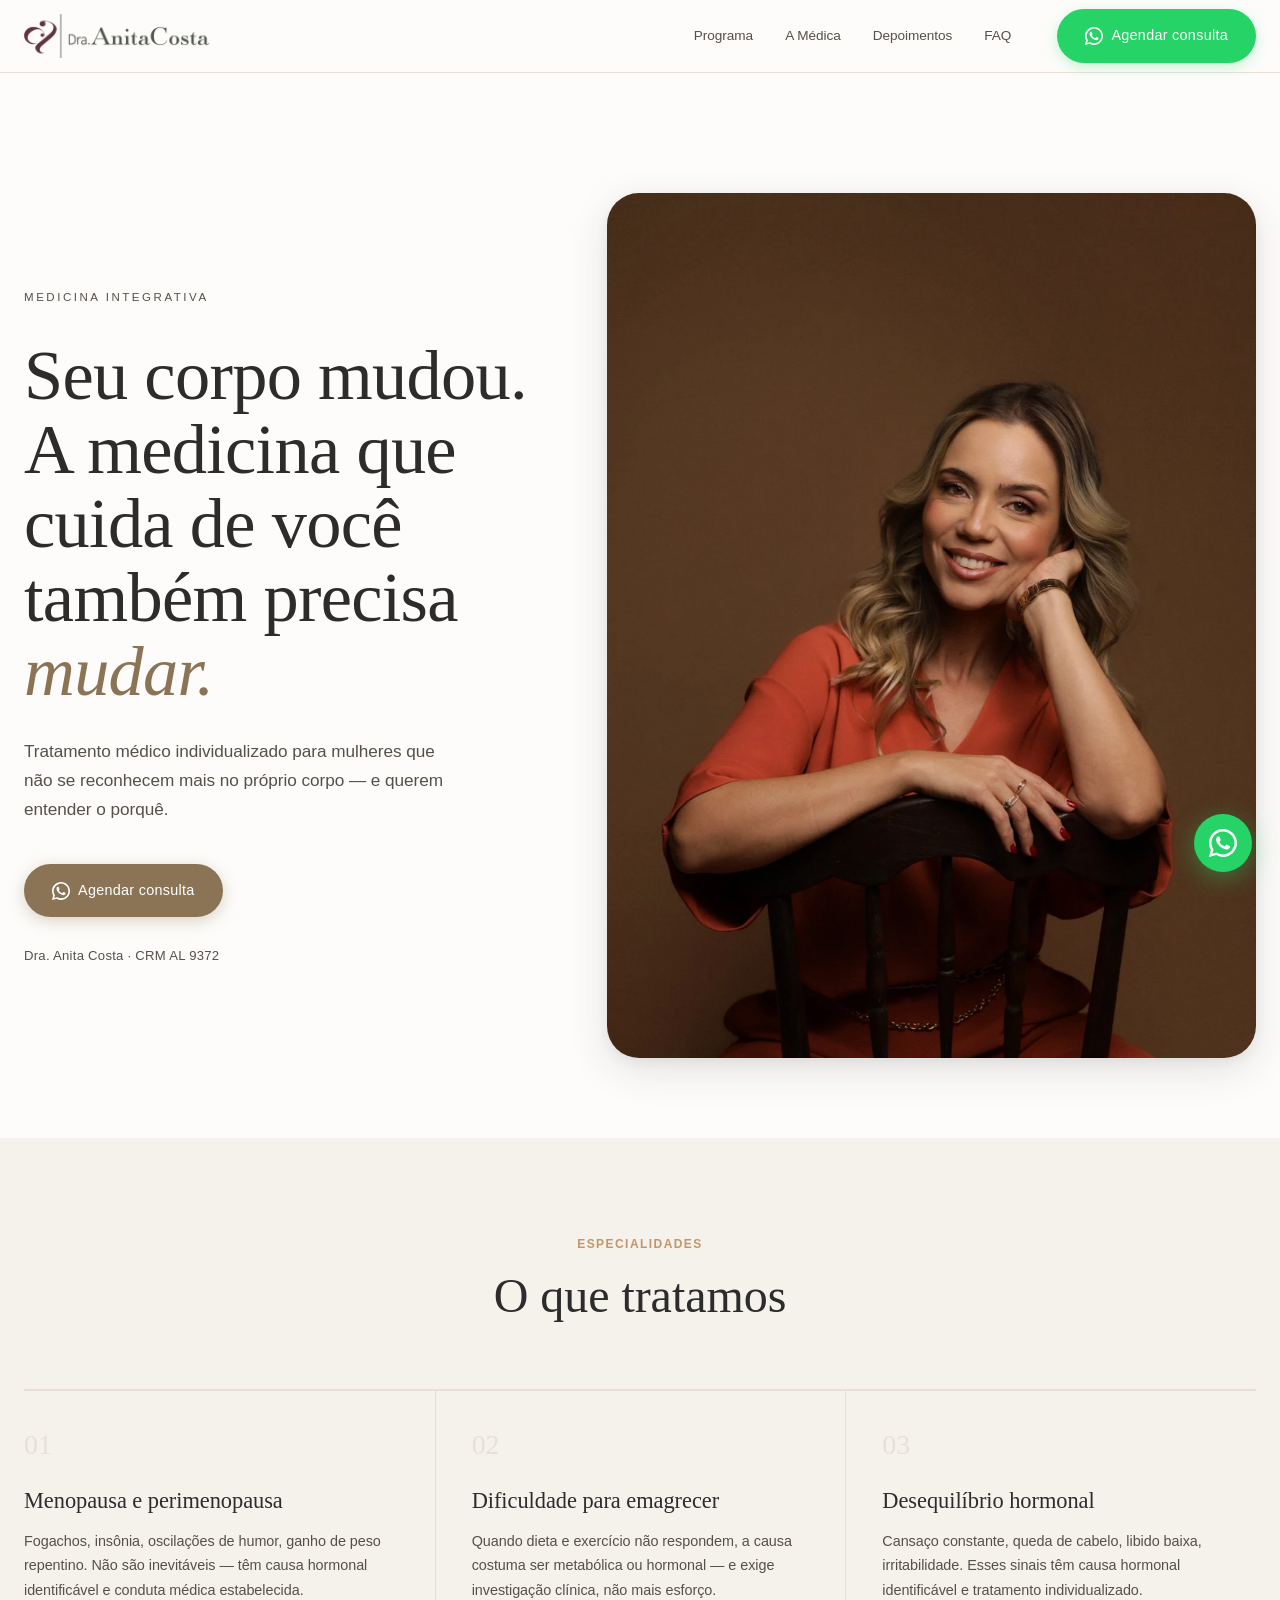
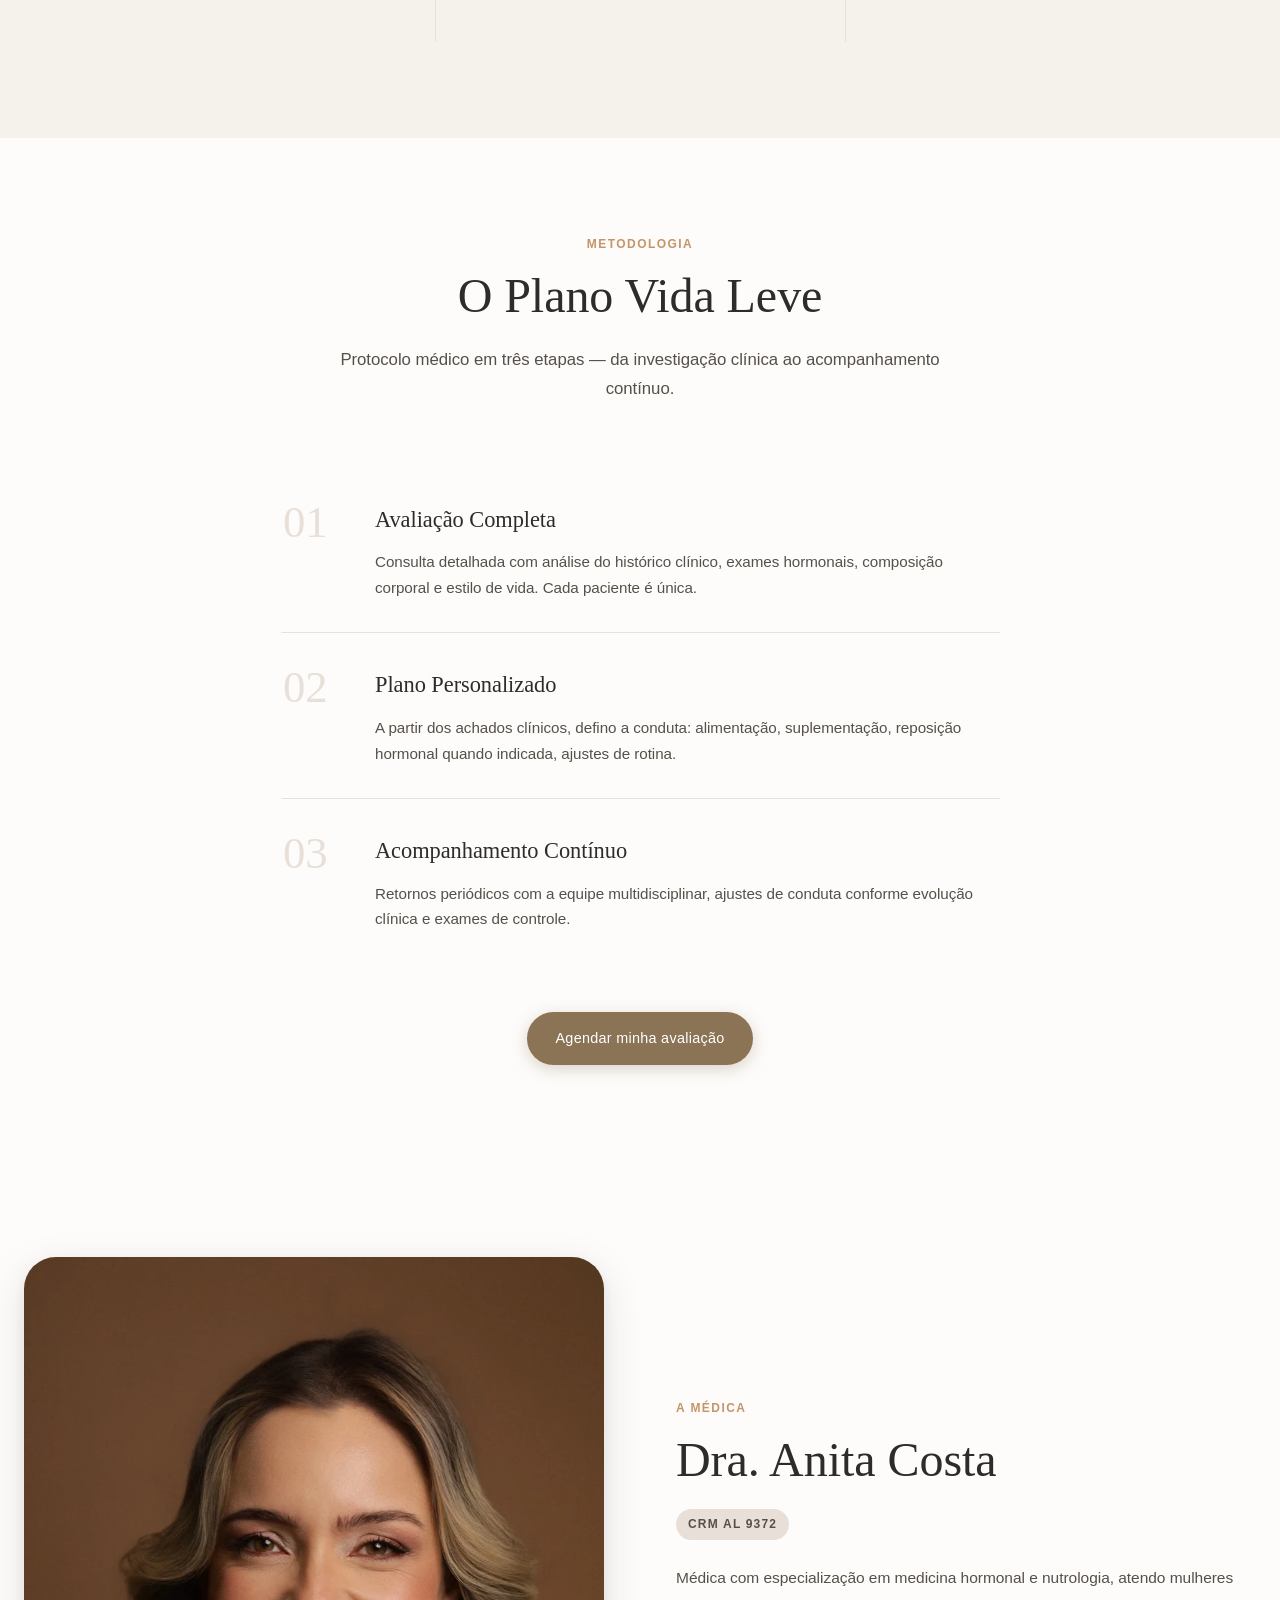
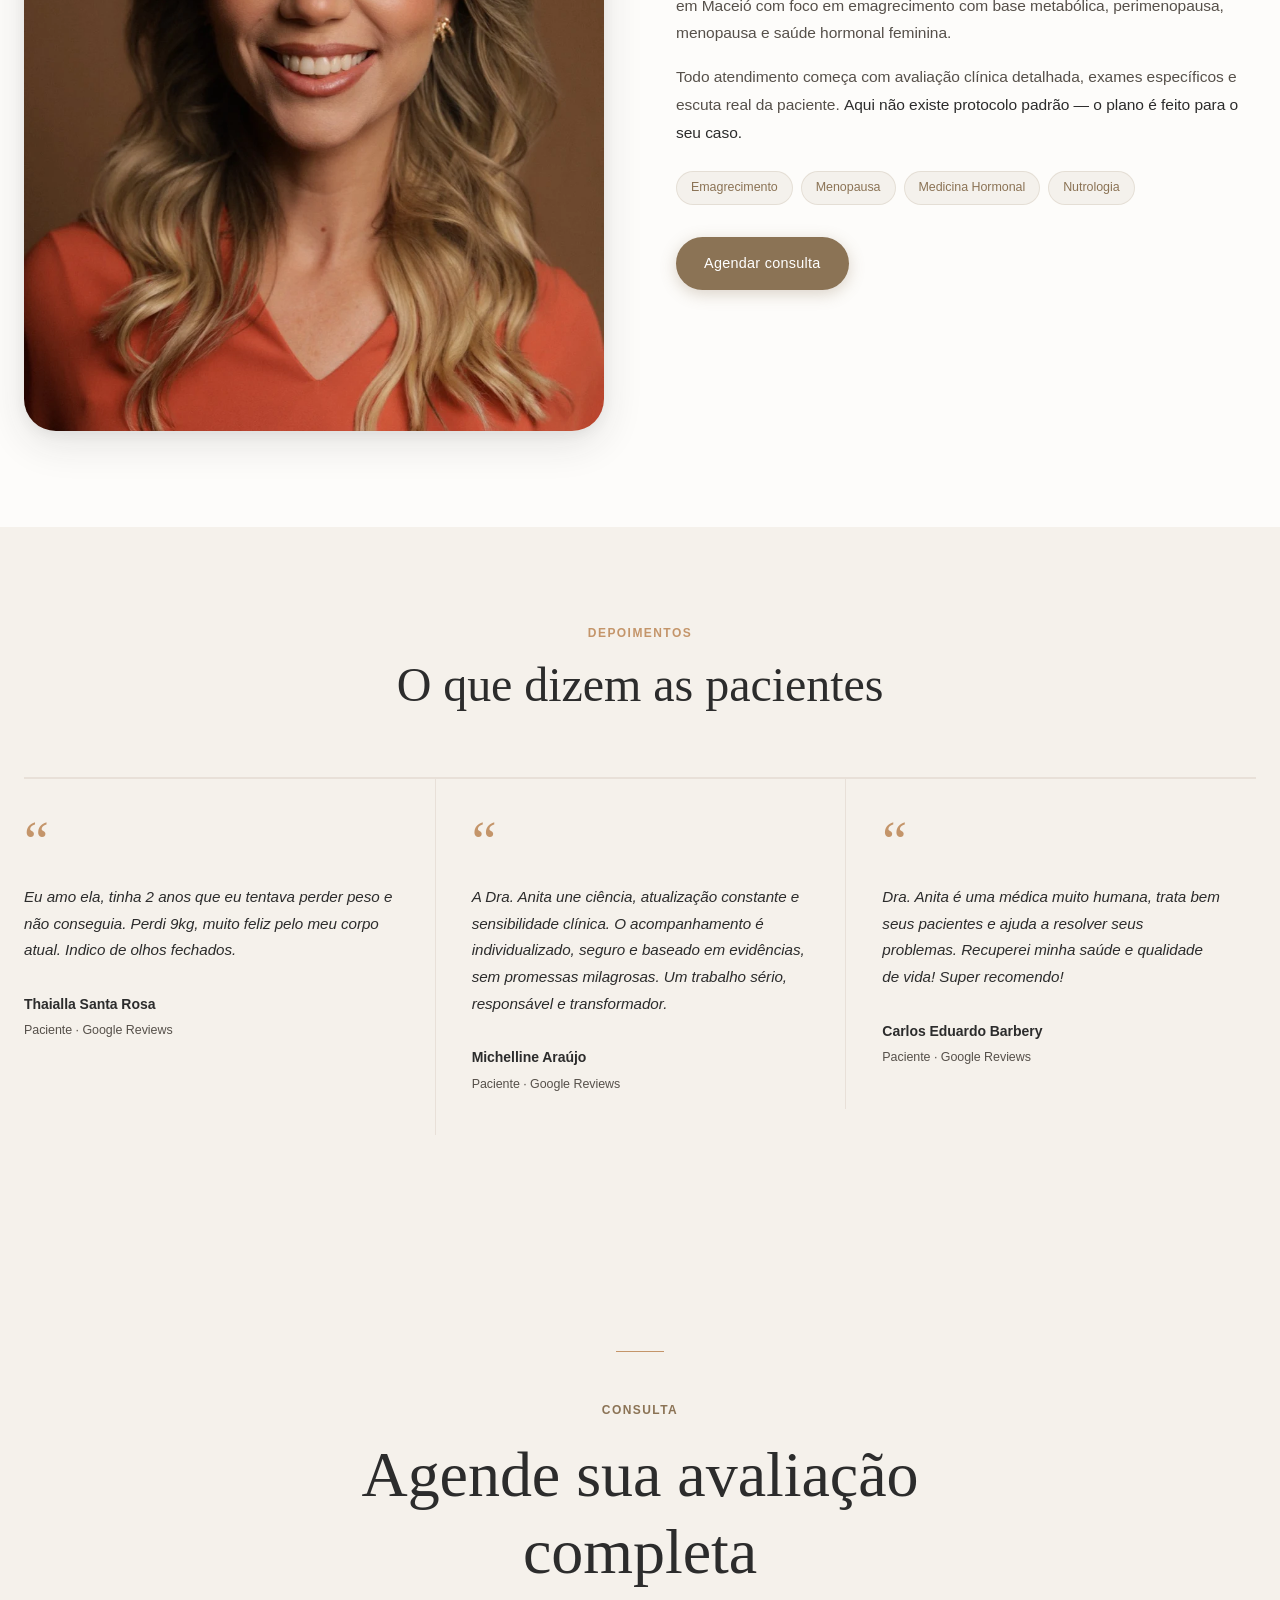
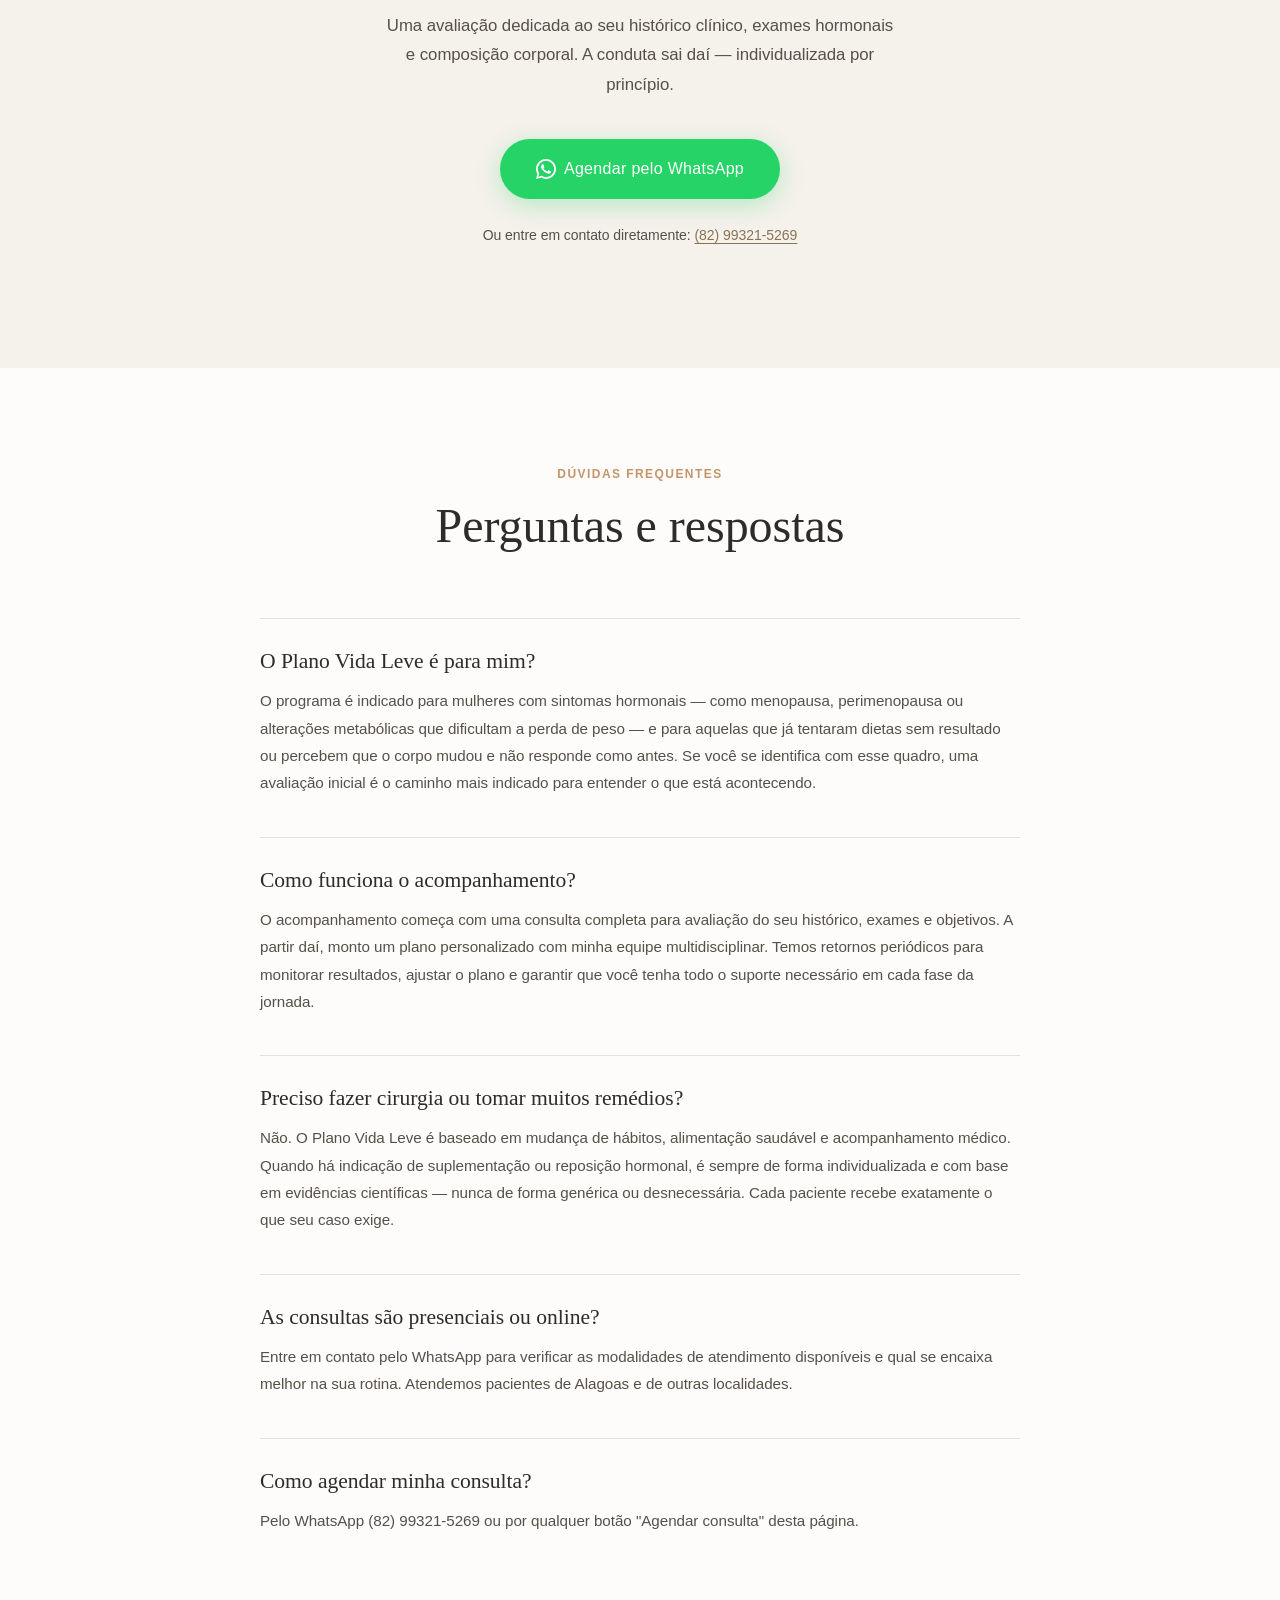
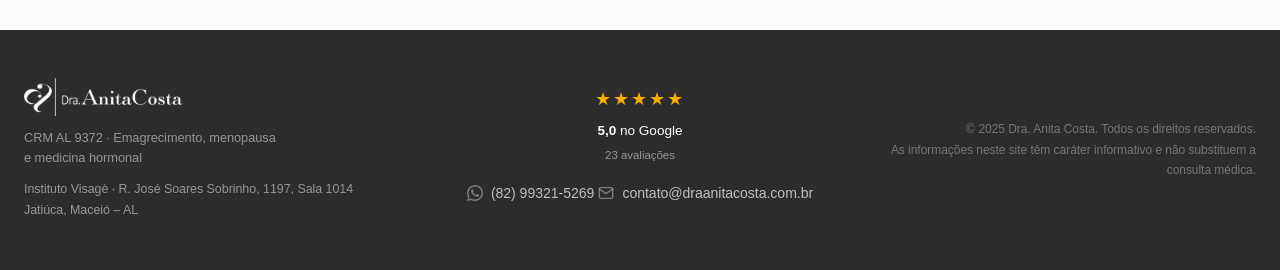
==== commit 3ec4d0ff: "Performance: self-host fontes/AOS, hero mobile srcset, remove PNG 889KB - Google Fonts substituído p" ====
--- a/index.html
+++ b/index.html
@@ -5,7 +5,7 @@
   <meta name="viewport" content="width=device-width, initial-scale=1.0" />
 
   <!-- SEO básico -->
-  <title>Dra. Anita Costa — Plano Vida Leve · Maceió</title>
+  <title>Dra. Anita Costa — Medicina Hormonal · Maceió</title>
   <meta name="description" content="Médica especialista em emagrecimento, menopausa e medicina hormonal em Maceió. Avaliação clínica completa, protocolo individualizado e acompanhamento contínuo." />
   <meta name="robots" content="index, follow" />
   <meta name="theme-color" content="#8B7355" />
@@ -16,9 +16,9 @@
   <meta property="og:description" content="Médica com CRM AL 9372. Avaliação hormonal completa, protocolo individualizado e acompanhamento multidisciplinar em Maceió." />
   <meta property="og:type" content="website" />
   <meta property="og:url" content="https://draanitacosta.com.br/" />
-  <meta property="og:image" content="https://draanitacosta.com.br/images/dra-anita-costa-medica-emagrecimento-maceio.webp" />
-  <meta property="og:image:width" content="1600" />
-  <meta property="og:image:height" content="2133" />
+  <meta property="og:image" content="https://draanitacosta.com.br/images/og-image.webp" />
+  <meta property="og:image:width" content="1200" />
+  <meta property="og:image:height" content="630" />
   <meta property="og:locale" content="pt_BR" />
   <meta property="og:site_name" content="Dra. Anita Costa" />
 
@@ -26,7 +26,7 @@
   <meta name="twitter:card" content="summary_large_image" />
   <meta name="twitter:title" content="Dra. Anita Costa — Plano Vida Leve" />
   <meta name="twitter:description" content="Médica especialista em emagrecimento, menopausa e hormônios em Maceió." />
-  <meta name="twitter:image" content="https://draanitacosta.com.br/images/dra-anita-costa-medica-emagrecimento-maceio.webp" />
+  <meta name="twitter:image" content="https://draanitacosta.com.br/images/og-image.webp" />
 
   <!-- Schema.org — Physician + MedicalBusiness -->
   <script type="application/ld+json">
@@ -68,13 +68,15 @@
   <link rel="manifest" href="manifest.json" />
 
   <!-- Preload hero image (LCP) -->
-  <link rel="preload" as="image" href="images/dra-anita-costa-medica-emagrecimento-maceio.webp" fetchpriority="high" />
+  <link rel="preload" as="image" href="images/dra-anita-costa-hero-mobile.webp" fetchpriority="high" />
 
   <!-- Fontes -->
-  <link rel="preconnect" href="https://fonts.googleapis.com" />
-  <link rel="preconnect" href="https://fonts.gstatic.com" crossorigin />
-  <link href="https://fonts.googleapis.com/css2?family=Cormorant+Garamond:ital,wght@0,300;0,400;0,500;0,600;1,300;1,400&family=Inter:wght@300;400;500;600&display=swap" rel="stylesheet" />
-  <link rel="stylesheet" href="https://unpkg.com/aos@2.3.4/dist/aos.css" />
+  <style>
+    @font-face{font-family:'Cormorant Garamond';font-style:normal;font-weight:300 600;font-display:swap;src:url('/assets/fonts/cormorant-normal.woff2') format('woff2')}
+    @font-face{font-family:'Cormorant Garamond';font-style:italic;font-weight:300 600;font-display:swap;src:url('/assets/fonts/cormorant-italic.woff2') format('woff2')}
+    @font-face{font-family:'Inter';font-style:normal;font-weight:300 600;font-display:swap;src:url('/assets/fonts/inter.woff2') format('woff2')}
+  </style>
+  <link rel="stylesheet" href="/assets/aos/aos.css" />
   <link rel="stylesheet" href="css/style.css" />
 </head>
 <body>
@@ -119,7 +121,10 @@
         <p class="hero__signature">Dra. Anita Costa · CRM AL 9372</p>
       </div>
       <div class="hero__media" data-aos="fade-left" data-aos-duration="900" data-aos-delay="150">
-        <img src="images/dra-anita-costa-medica-emagrecimento-maceio.webp" alt="Dra. Anita Costa, médica especialista em emagrecimento e menopausa" class="hero__image" width="1600" height="2133" fetchpriority="high" />
+        <img src="images/dra-anita-costa-medica-emagrecimento-maceio.webp"
+             srcset="images/dra-anita-costa-hero-mobile.webp 480w, images/dra-anita-costa-medica-emagrecimento-maceio.webp 1066w"
+             sizes="(max-width: 768px) 480px, 1066px"
+             alt="Dra. Anita Costa, médica especialista em emagrecimento e menopausa" class="hero__image" width="1066" height="1600" fetchpriority="high" />
       </div>
     </div>
   </section>
@@ -358,7 +363,7 @@
     <svg width="28" height="28" viewBox="0 0 24 24" fill="currentColor" aria-hidden="true"><path d="M17.472 14.382c-.297-.149-1.758-.867-2.03-.967-.273-.099-.471-.148-.67.15-.197.297-.767.966-.94 1.164-.173.199-.347.223-.644.075-.297-.15-1.255-.463-2.39-1.475-.883-.788-1.48-1.761-1.653-2.059-.173-.297-.018-.458.13-.606.134-.133.298-.347.446-.52.149-.174.198-.298.298-.497.099-.198.05-.371-.025-.52-.075-.149-.669-1.612-.916-2.207-.242-.579-.487-.5-.669-.51-.173-.008-.371-.01-.57-.01-.198 0-.52.074-.792.372-.272.297-1.04 1.016-1.04 2.479 0 1.462 1.065 2.875 1.213 3.074.149.198 2.096 3.2 5.077 4.487.709.306 1.262.489 1.694.625.712.227 1.36.195 1.871.118.571-.085 1.758-.719 2.006-1.413.248-.694.248-1.289.173-1.413-.074-.124-.272-.198-.57-.347z"/><path d="M12 0C5.373 0 0 5.373 0 12c0 2.125.555 4.122 1.528 5.855L0 24l6.335-1.652A11.954 11.954 0 0 0 12 24c6.627 0 12-5.373 12-12S18.627 0 12 0zm0 21.818a9.818 9.818 0 0 1-5.002-1.366l-.36-.213-3.76.98 1.003-3.664-.234-.376A9.818 9.818 0 1 1 12 21.818z"/></svg>
   </a>
 
-  <script src="https://unpkg.com/aos@2.3.4/dist/aos.js" defer></script>
+  <script src="/assets/aos/aos.js" defer></script>
   <script src="js/main.js" defer></script>
 </body>
 </html>
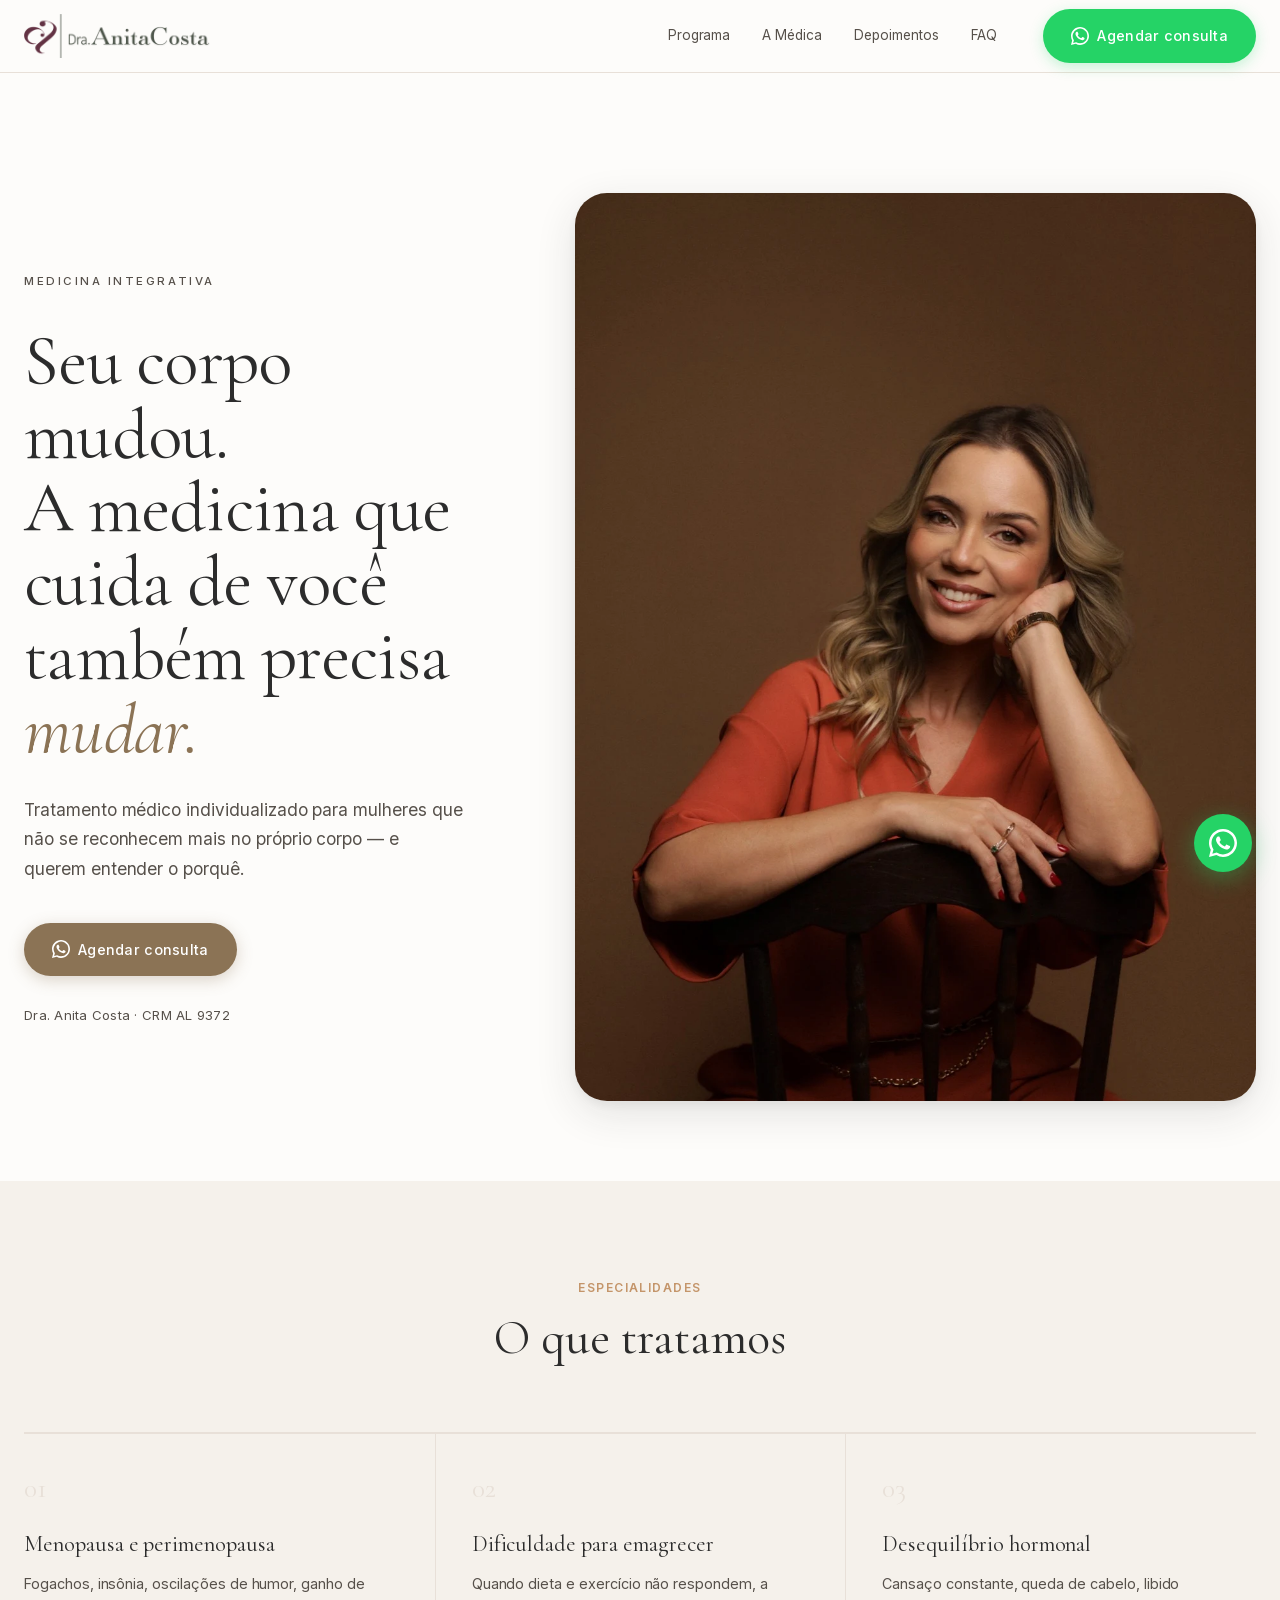
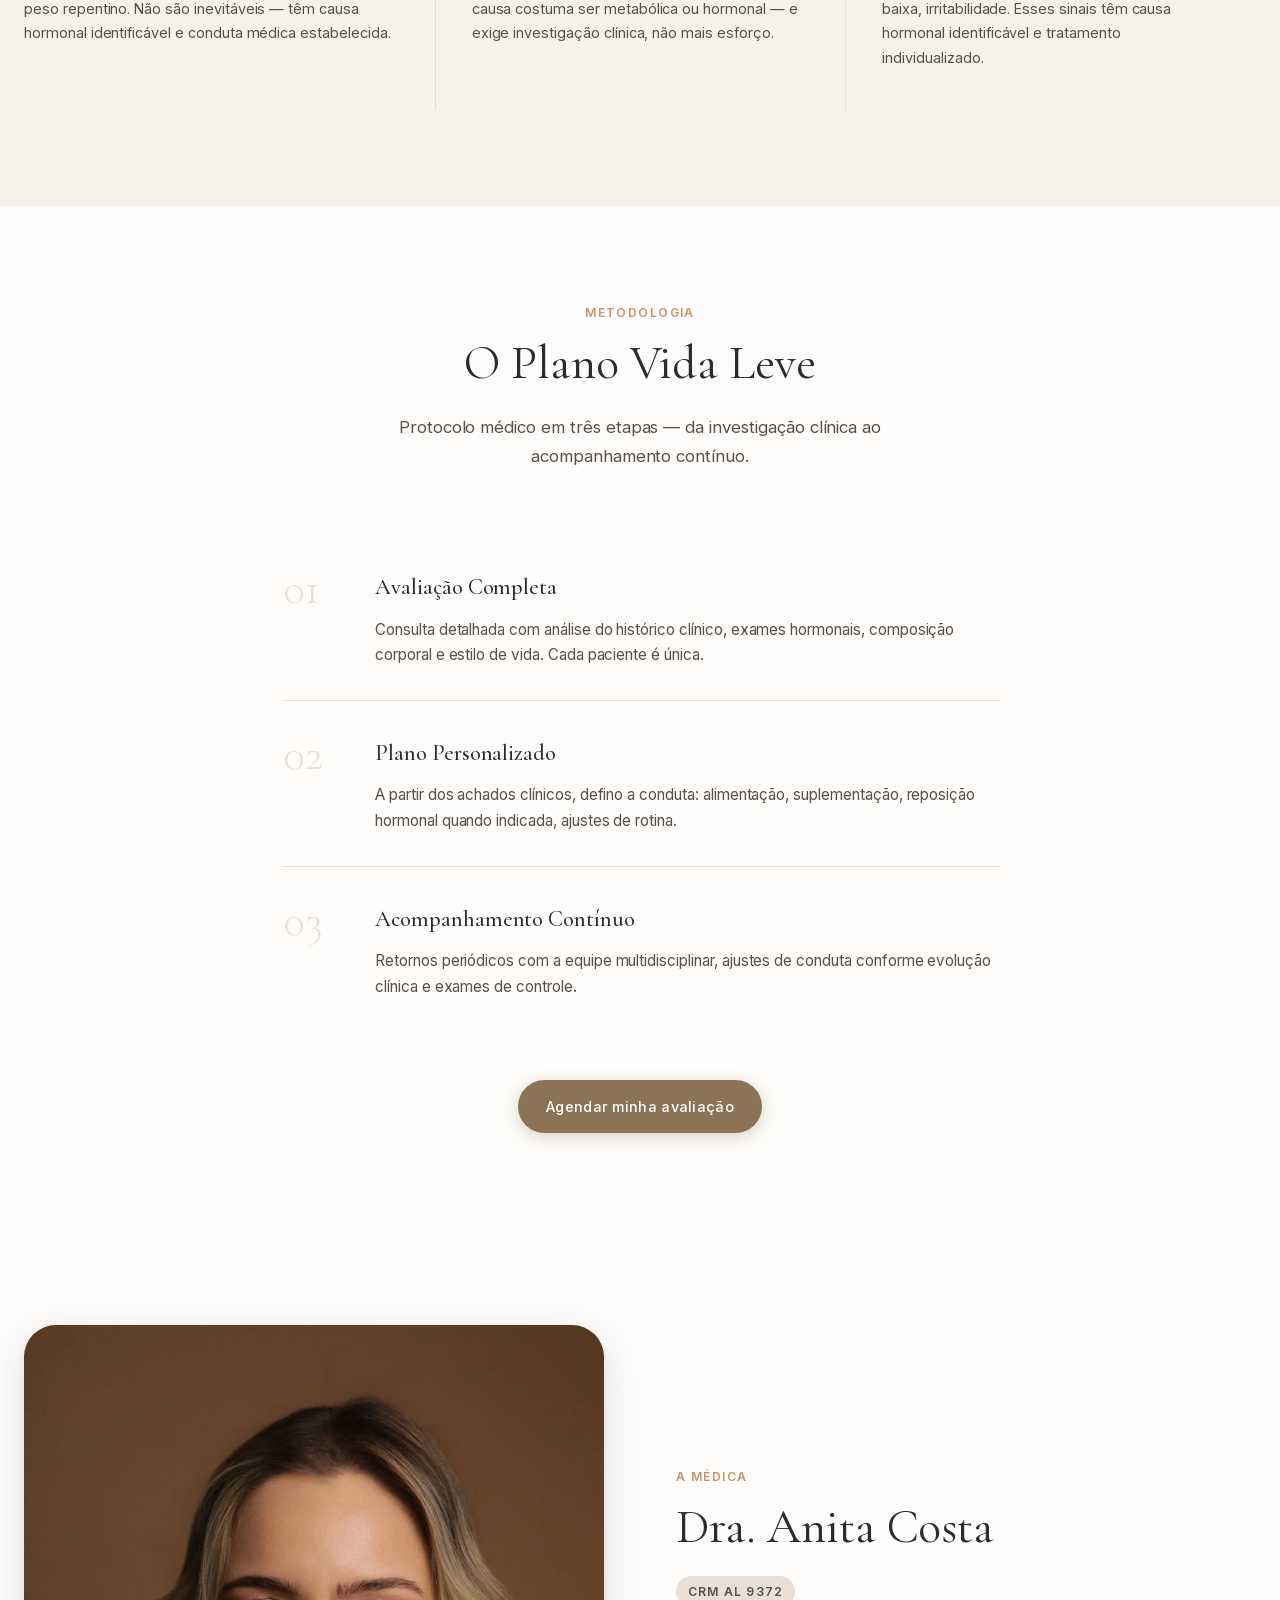
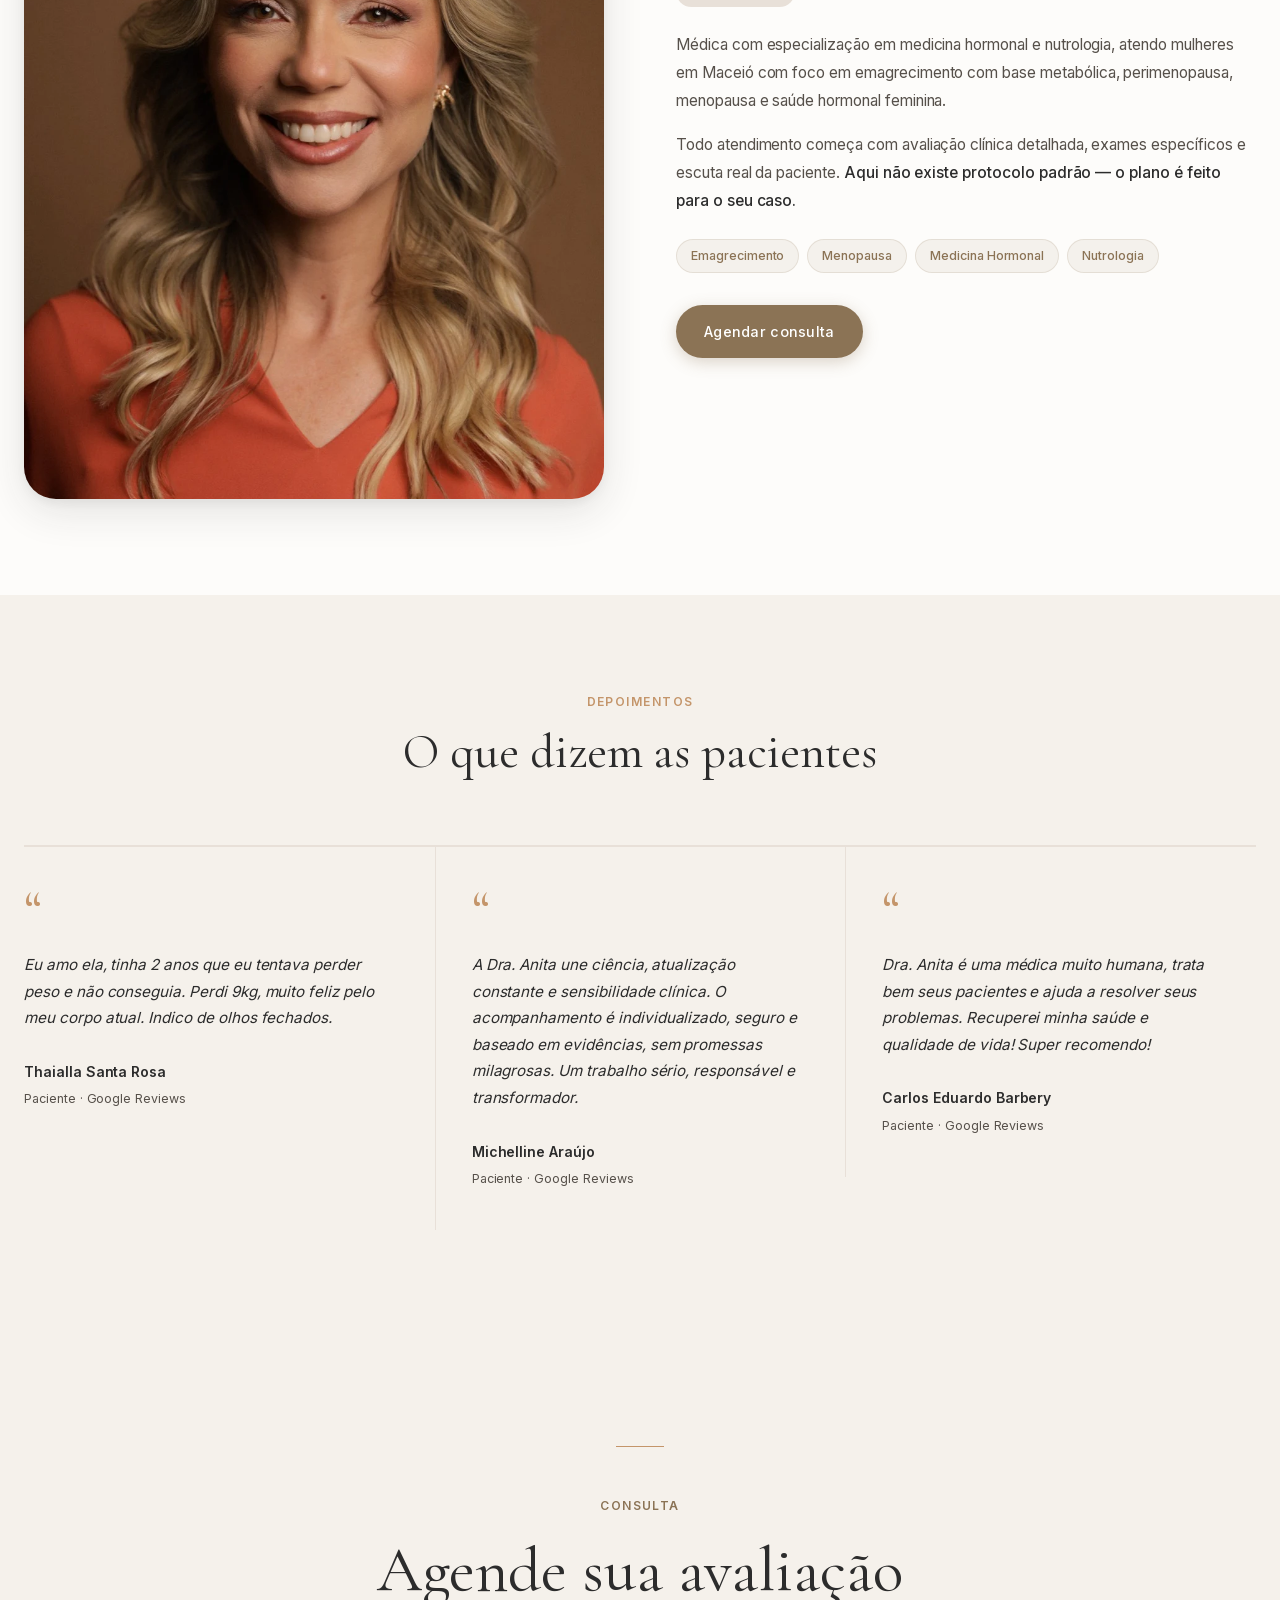
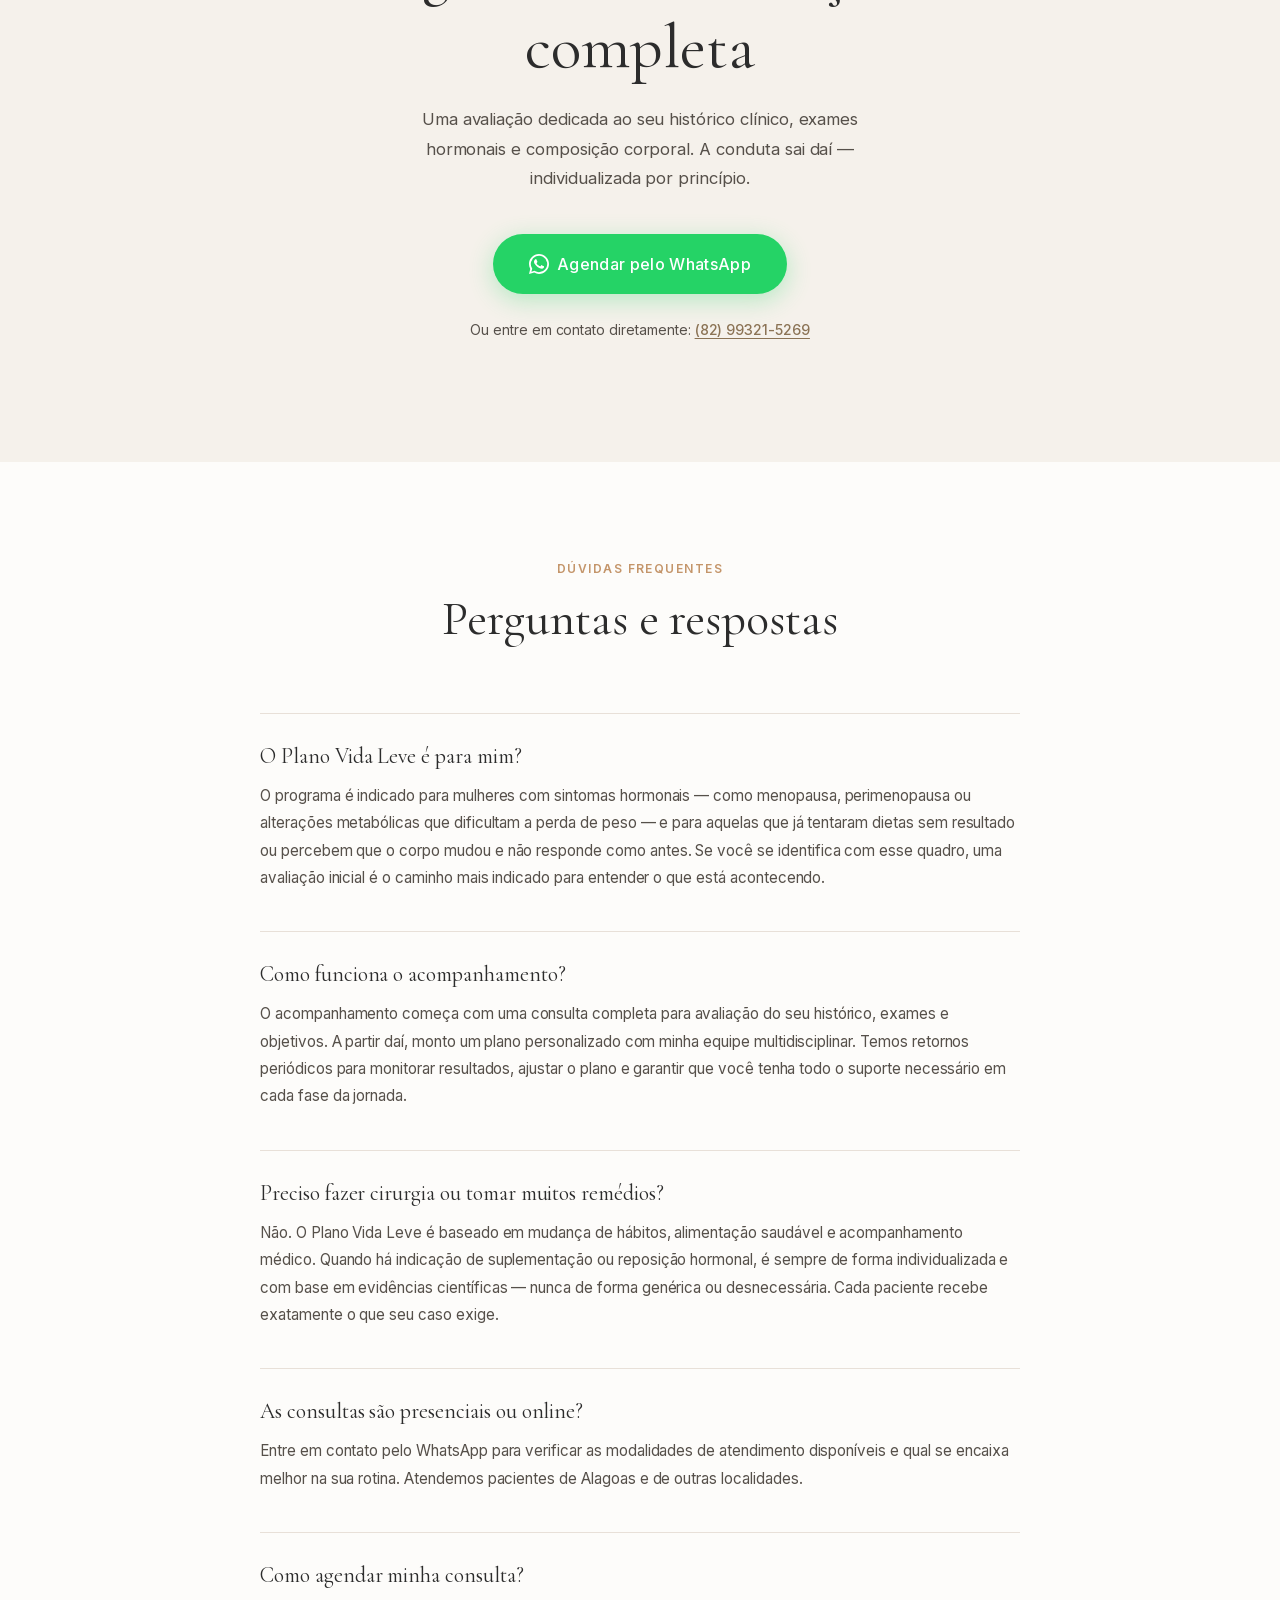
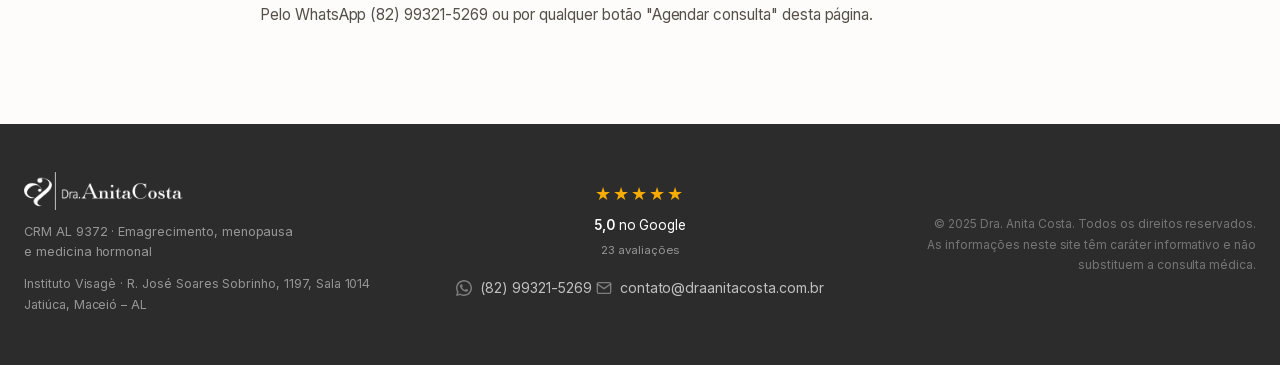
==== commit 2abed845: "seo: adiciona tag de verificação de domínio Meta/Facebook" ====
--- a/index.html
+++ b/index.html
@@ -3,6 +3,9 @@
 <head>
   <meta charset="UTF-8" />
   <meta name="viewport" content="width=device-width, initial-scale=1.0" />
+
+  <!-- Verificação de domínio Meta -->
+  <meta name="facebook-domain-verification" content="zqj1qeufm1gnfa97tfd37enm2fgor5" />
 
   <!-- SEO básico -->
   <title>Dra. Anita Costa — Medicina Hormonal · Maceió</title>
--- a/css/style.css
+++ b/css/style.css
@@ -306,7 +306,7 @@
 
 .hero__inner {
   display: grid;
-  grid-template-columns: 1fr 1.25fr;
+  grid-template-columns: 1fr 1.4fr;
   gap: 64px;
   align-items: center;
   min-height: calc(88vh - 200px);
@@ -374,7 +374,7 @@
   width: 100%;
   height: 100%;
   object-fit: cover;
-  object-position: center 12%;
+  object-position: center top;
   display: block;
 }
 
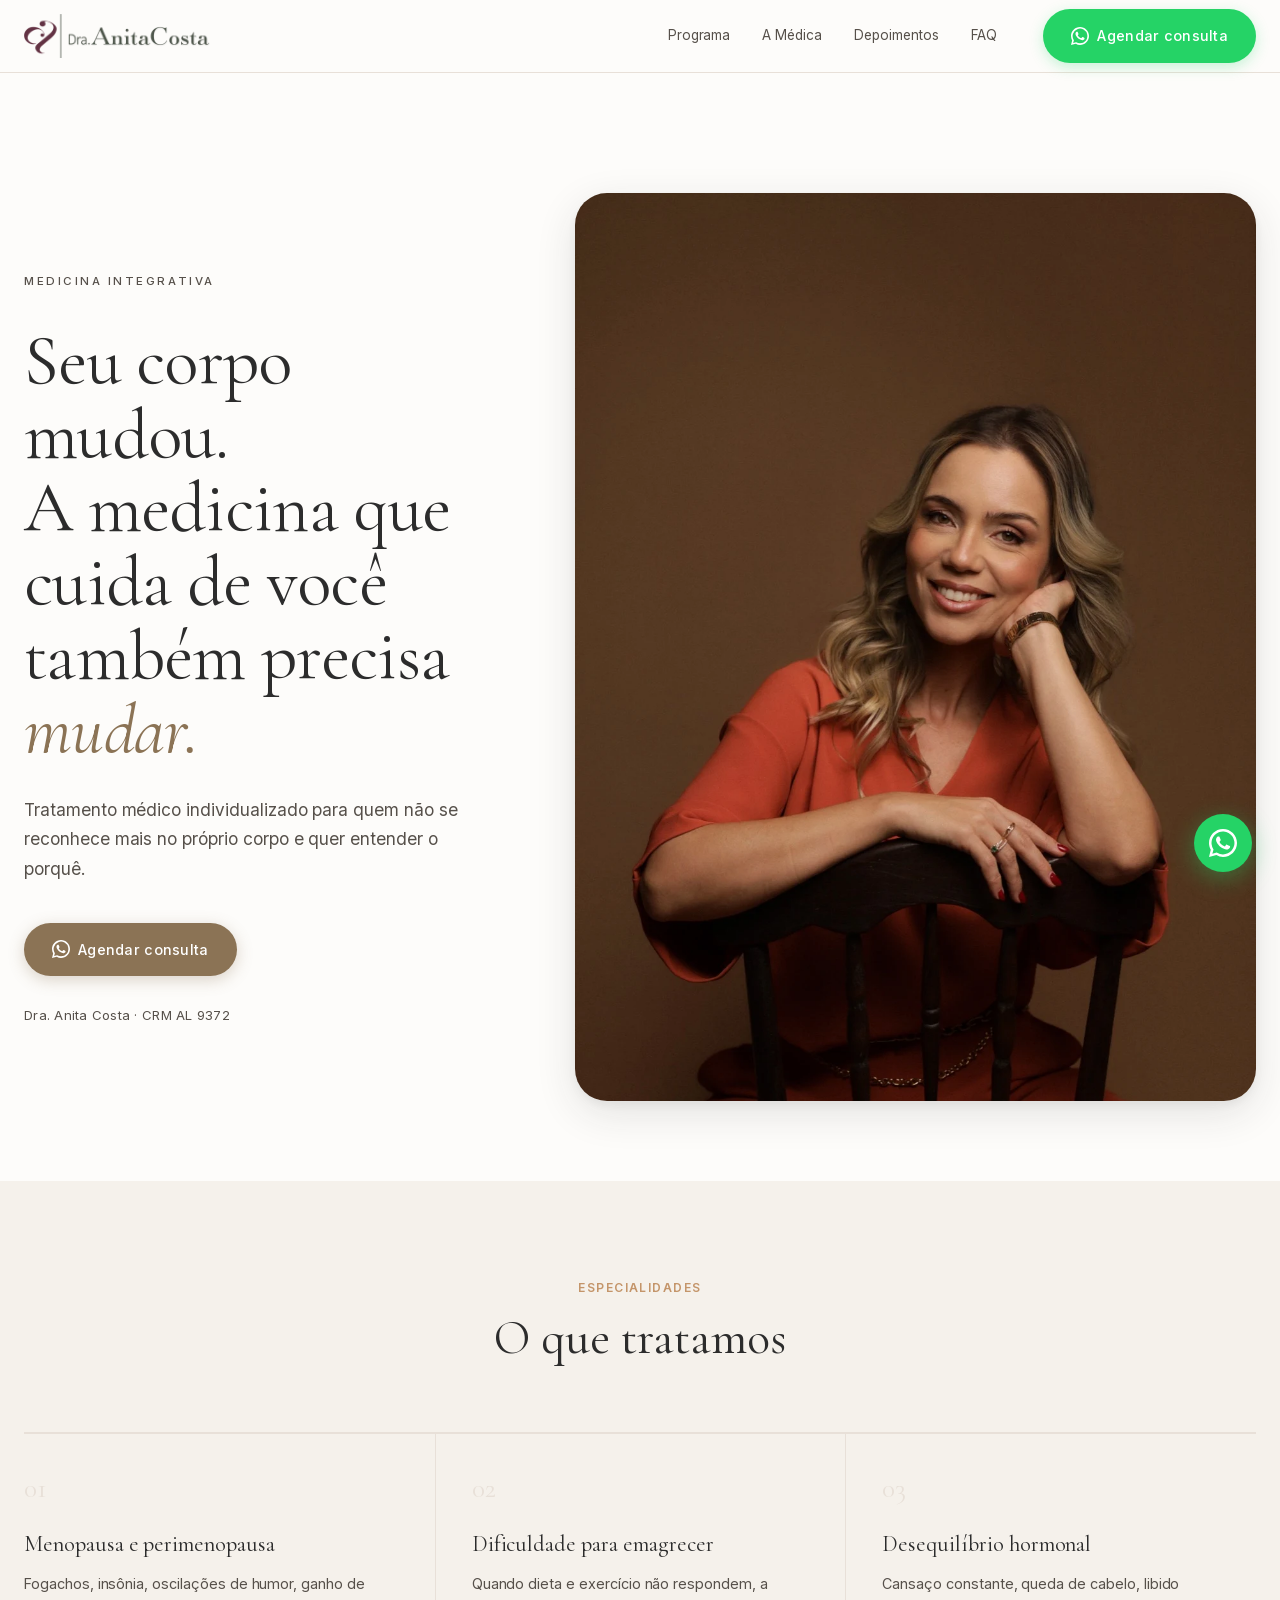
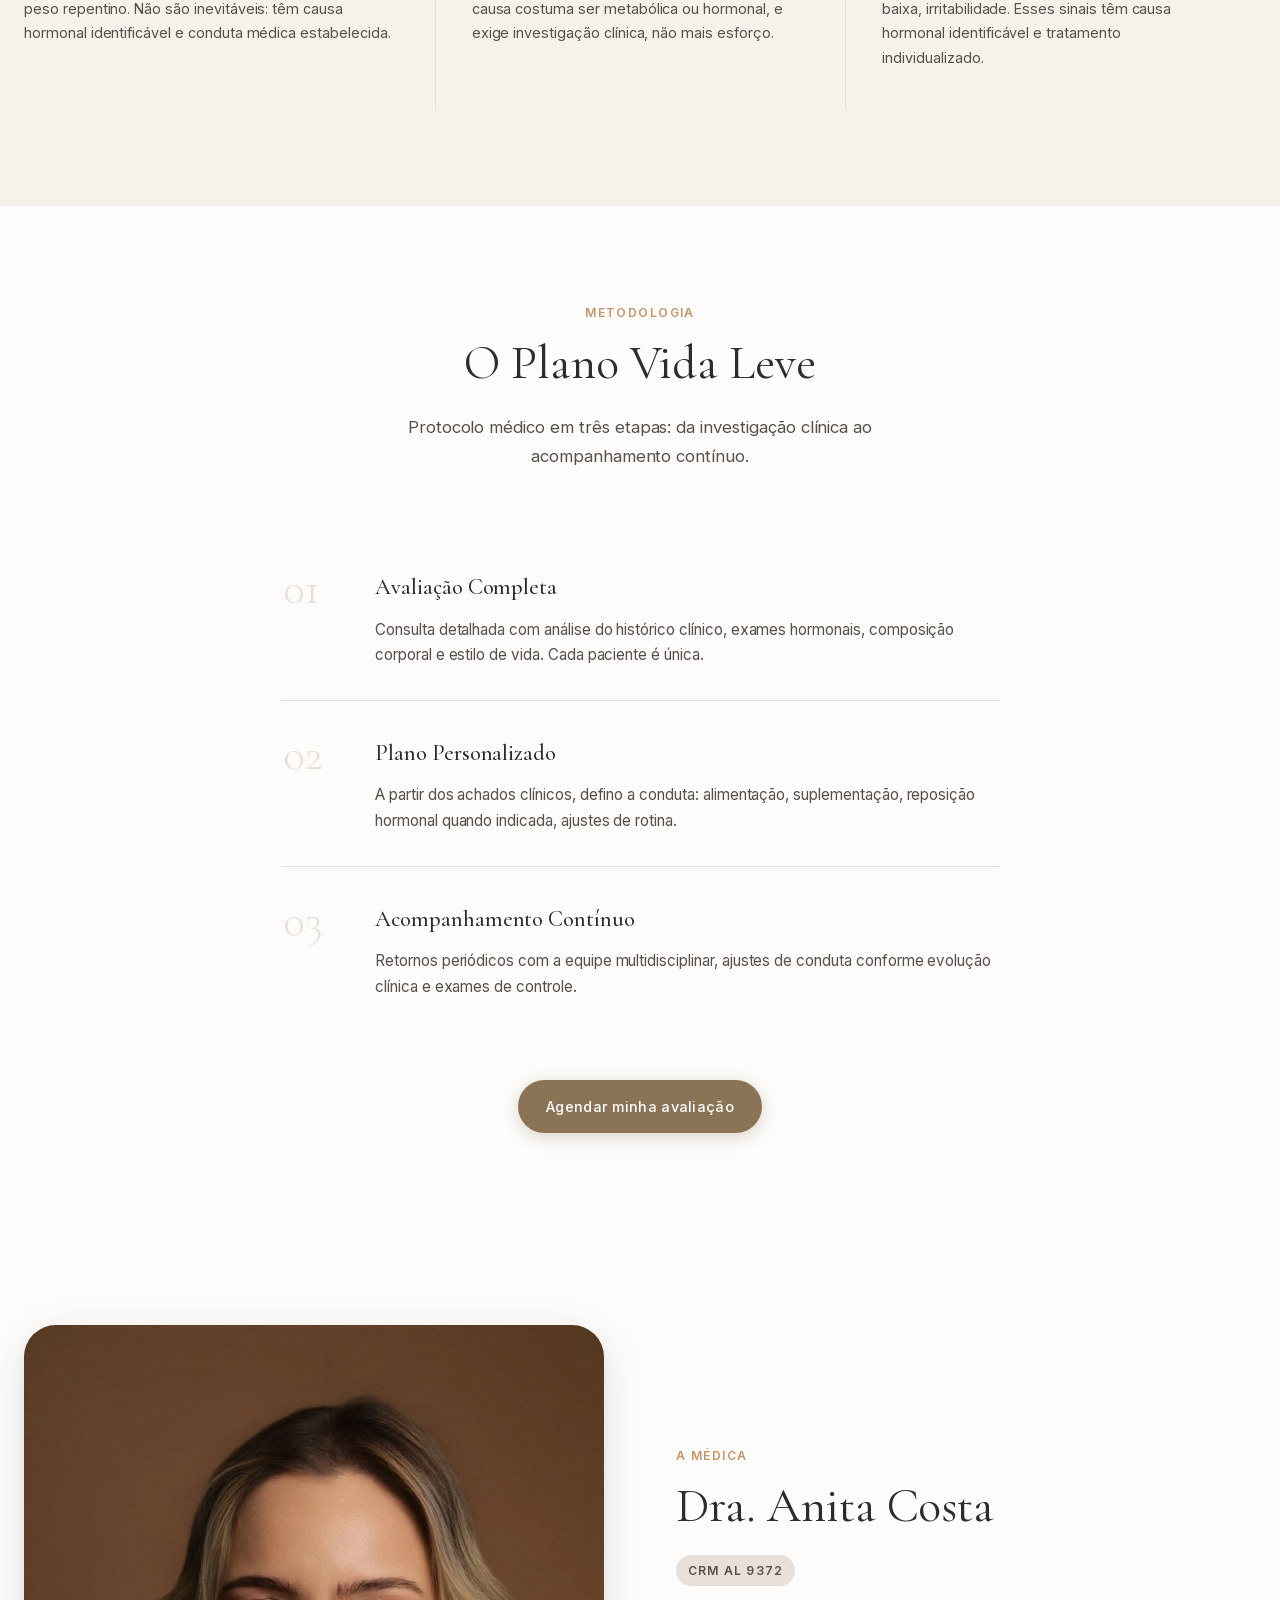
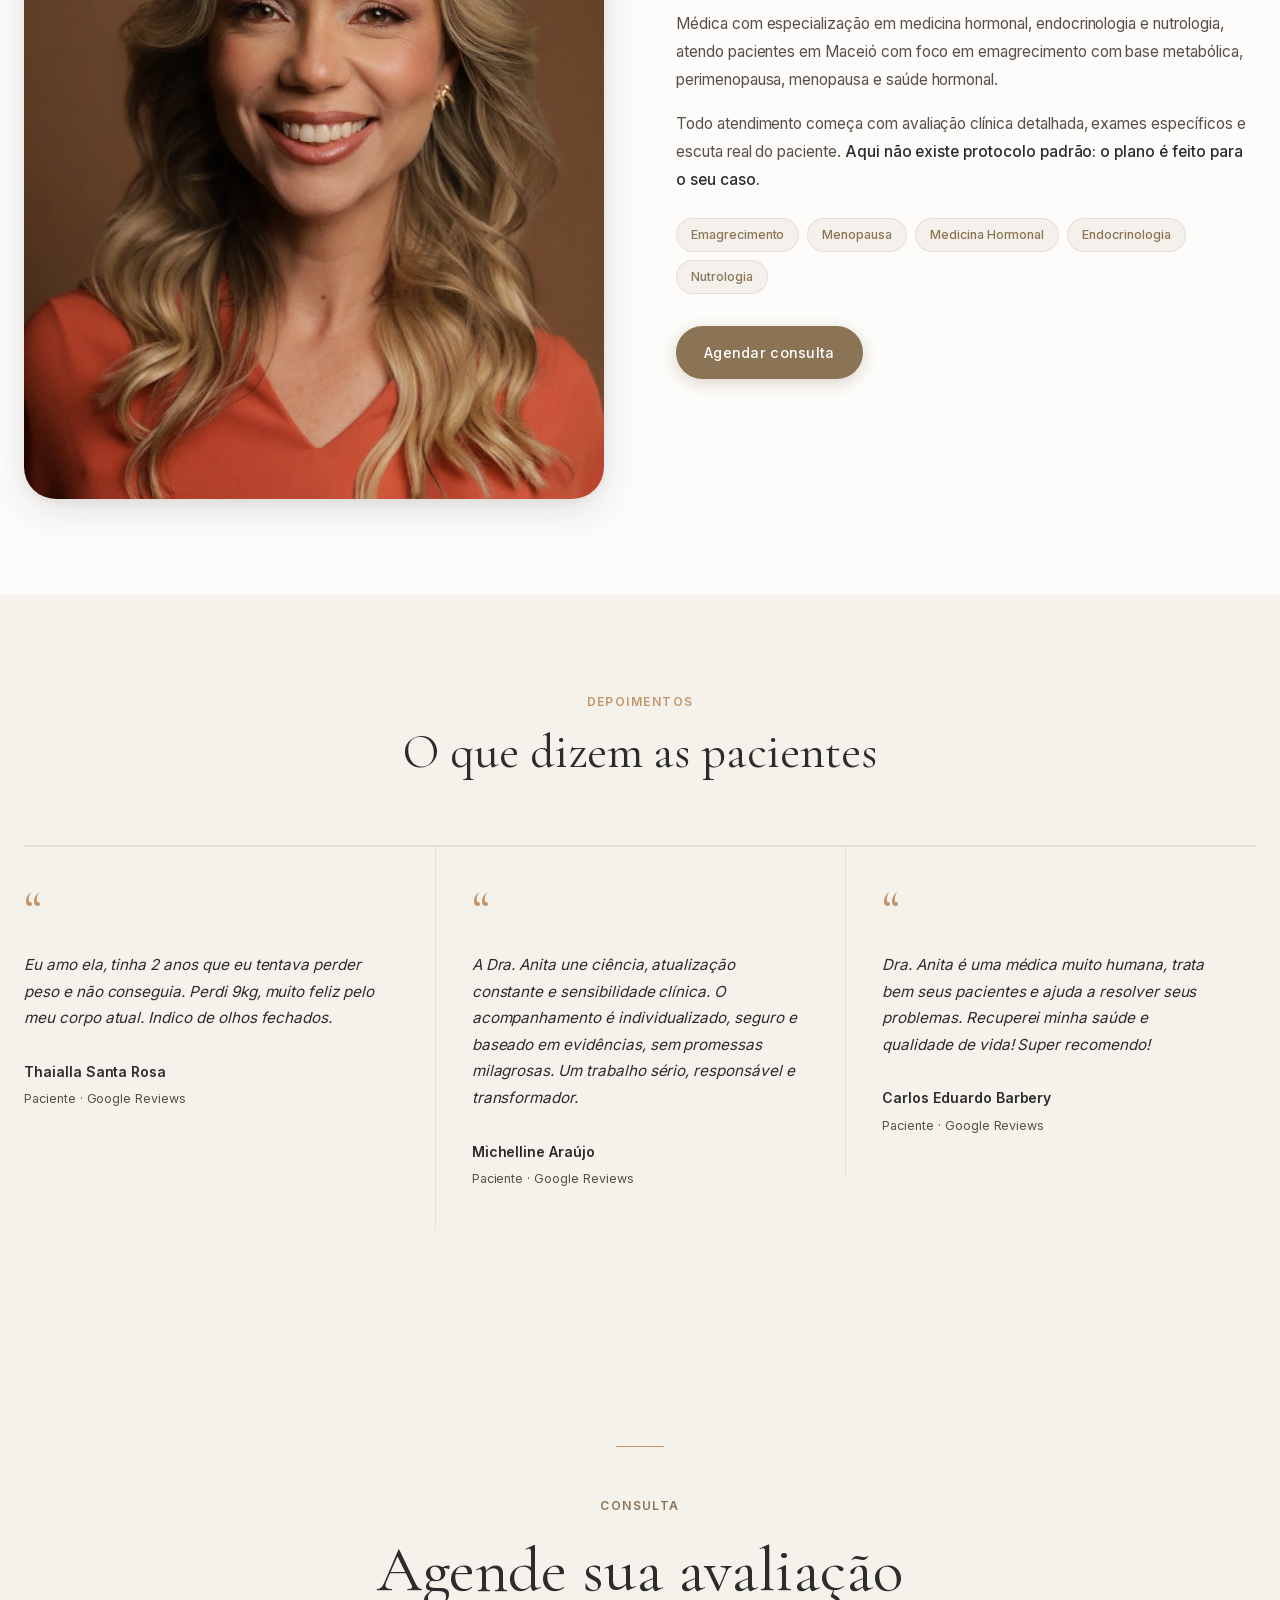
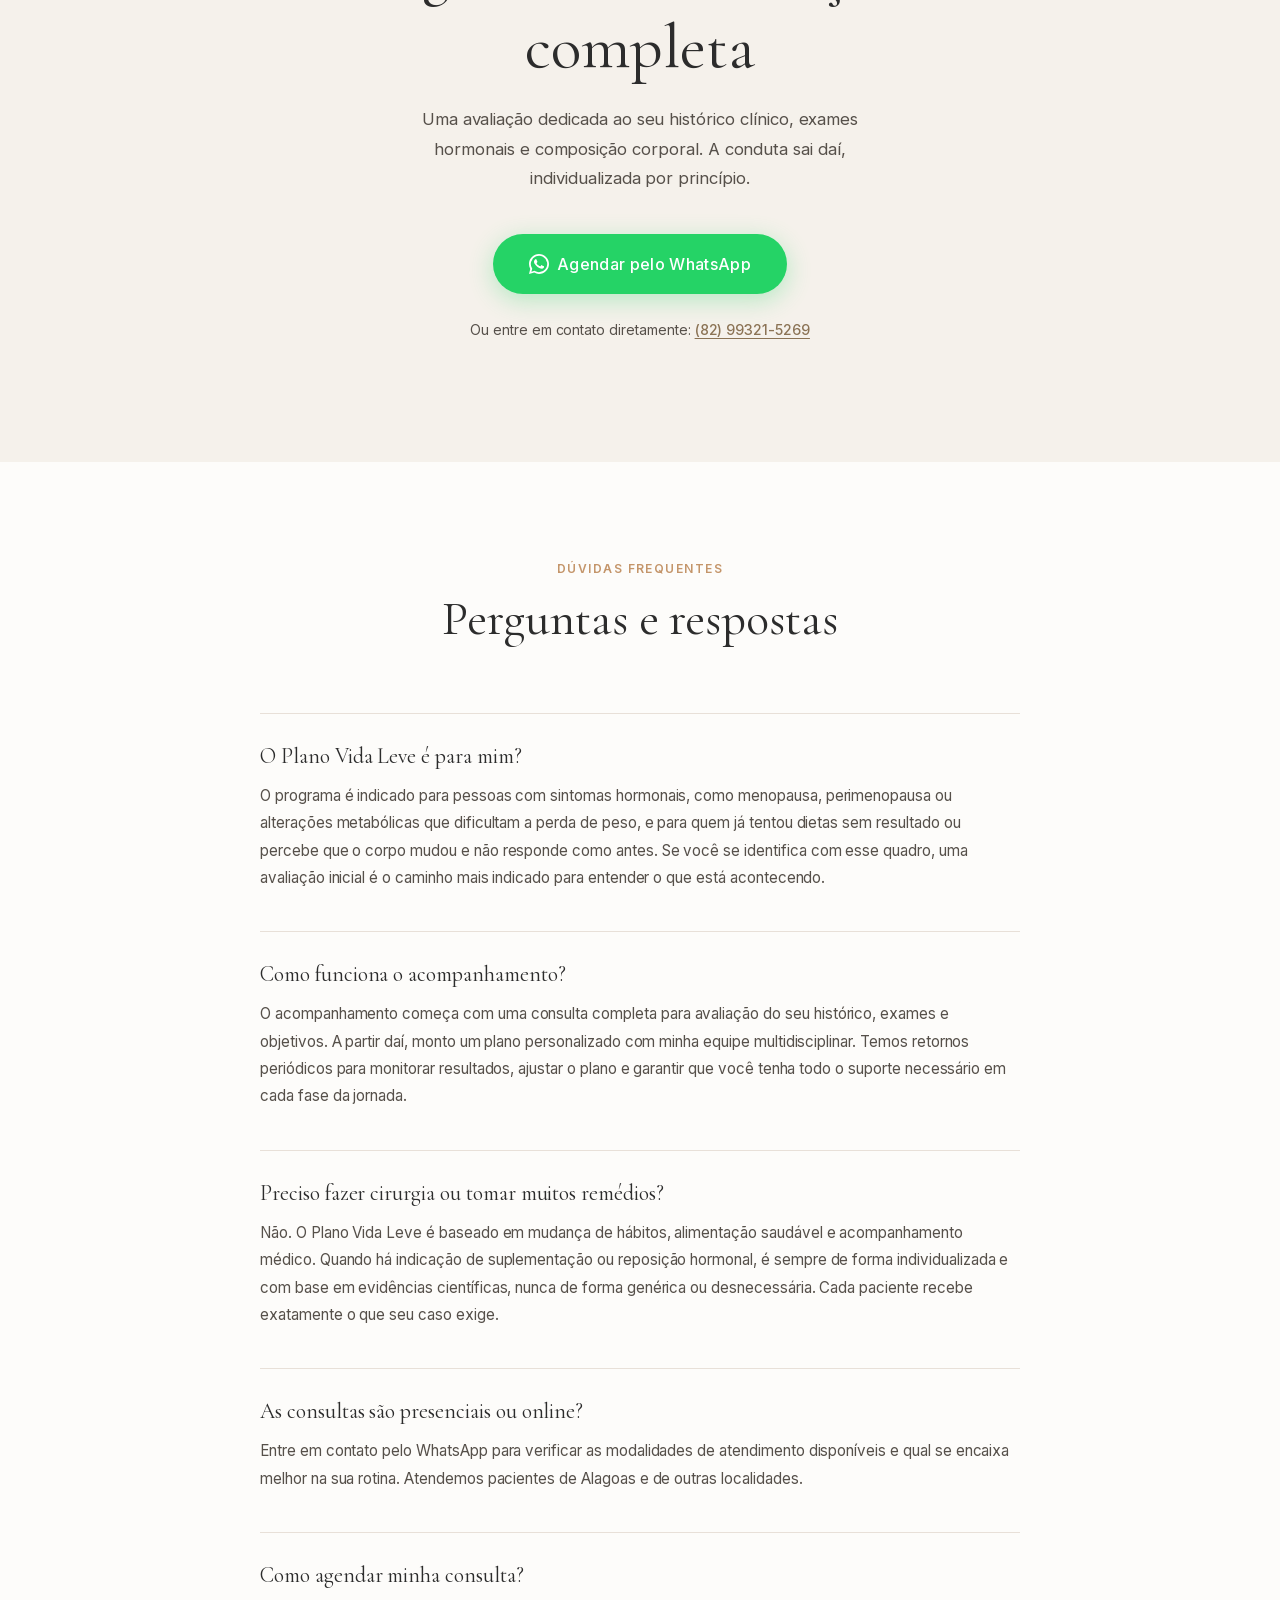
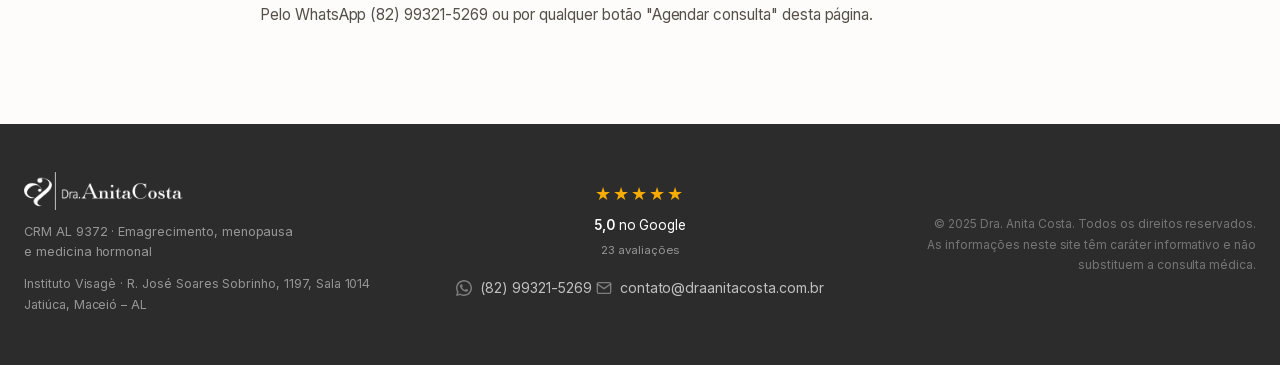
==== commit 8a433505: "copy: remove traço em, inclui endocrinologia e abre atendimento para todos" ====
--- a/index.html
+++ b/index.html
@@ -8,14 +8,14 @@
   <meta name="facebook-domain-verification" content="zqj1qeufm1gnfa97tfd37enm2fgor5" />
 
   <!-- SEO básico -->
-  <title>Dra. Anita Costa — Medicina Hormonal · Maceió</title>
-  <meta name="description" content="Médica especialista em emagrecimento, menopausa e medicina hormonal em Maceió. Avaliação clínica completa, protocolo individualizado e acompanhamento contínuo." />
+  <title>Dra. Anita Costa | Medicina Hormonal · Maceió</title>
+  <meta name="description" content="Médica especialista em emagrecimento, menopausa, endocrinologia e medicina hormonal em Maceió. Avaliação clínica completa, protocolo individualizado e acompanhamento contínuo." />
   <meta name="robots" content="index, follow" />
   <meta name="theme-color" content="#8B7355" />
   <link rel="canonical" href="https://draanitacosta.com.br/" />
 
   <!-- Open Graph -->
-  <meta property="og:title" content="Dra. Anita Costa — Plano Vida Leve" />
+  <meta property="og:title" content="Dra. Anita Costa | Plano Vida Leve" />
   <meta property="og:description" content="Médica com CRM AL 9372. Avaliação hormonal completa, protocolo individualizado e acompanhamento multidisciplinar em Maceió." />
   <meta property="og:type" content="website" />
   <meta property="og:url" content="https://draanitacosta.com.br/" />
@@ -27,7 +27,7 @@
 
   <!-- Twitter / WhatsApp card -->
   <meta name="twitter:card" content="summary_large_image" />
-  <meta name="twitter:title" content="Dra. Anita Costa — Plano Vida Leve" />
+  <meta name="twitter:title" content="Dra. Anita Costa | Plano Vida Leve" />
   <meta name="twitter:description" content="Médica especialista em emagrecimento, menopausa e hormônios em Maceió." />
   <meta name="twitter:image" content="https://draanitacosta.com.br/images/og-image.webp" />
 
@@ -41,7 +41,7 @@
     "telephone": "+55-82-99321-5269",
     "image": "https://draanitacosta.com.br/images/dra-anita-costa-medica-emagrecimento-maceio.webp",
     "description": "Médica especialista em emagrecimento, menopausa, perimenopausa e medicina hormonal em Maceió, AL.",
-    "medicalSpecialty": ["Emagrecimento", "Menopausa", "Medicina Hormonal"],
+    "medicalSpecialty": ["Emagrecimento", "Menopausa", "Medicina Hormonal", "Endocrinologia", "Nutrologia"],
     "identifier": { "@type": "PropertyValue", "name": "CRM", "value": "AL 9372" },
     "address": {
       "@type": "PostalAddress",
@@ -81,6 +81,24 @@
   </style>
   <link rel="stylesheet" href="/assets/aos/aos.css" />
   <link rel="stylesheet" href="css/style.css" />
+
+  <!-- Meta Pixel Code -->
+  <script>
+  !function(f,b,e,v,n,t,s)
+  {if(f.fbq)return;n=f.fbq=function(){n.callMethod?
+  n.callMethod.apply(n,arguments):n.queue.push(arguments)};
+  if(!f._fbq)f._fbq=n;n.push=n;n.loaded=!0;n.version='2.0';
+  n.queue=[];t=b.createElement(e);t.async=!0;
+  t.src=v;s=b.getElementsByTagName(e)[0];
+  s.parentNode.insertBefore(t,s)}(window, document,'script',
+  'https://connect.facebook.net/en_US/fbevents.js');
+  fbq('init', '1429652848344234');
+  fbq('track', 'PageView');
+  </script>
+  <noscript><img height="1" width="1" style="display:none"
+  src="https://www.facebook.com/tr?id=1429652848344234&ev=PageView&noscript=1"
+  /></noscript>
+  <!-- End Meta Pixel Code -->
 </head>
 <body>
 
@@ -114,7 +132,7 @@
       <div class="hero__content" data-aos="fade-right" data-aos-duration="900">
         <p class="hero__eyebrow">Medicina Integrativa</p>
         <h1 class="hero__title">Seu corpo mudou.<br>A medicina que cuida de você<br>também precisa <em>mudar.</em></h1>
-        <p class="hero__subtitle">Tratamento médico individualizado para mulheres que não se reconhecem mais no próprio corpo — e querem entender o porquê.</p>
+        <p class="hero__subtitle">Tratamento médico individualizado para quem não se reconhece mais no próprio corpo e quer entender o porquê.</p>
         <div class="hero__actions">
           <a href="https://wa.me/5582993215269?text=Olá%2C%20Dra.%20Anita!%20Gostaria%20de%20agendar%20uma%20consulta%20sobre%20o%20Plano%20Vida%20Leve." class="btn btn--primary" target="_blank" rel="noopener noreferrer">
             <svg width="18" height="18" viewBox="0 0 24 24" fill="currentColor" aria-hidden="true"><path d="M17.472 14.382c-.297-.149-1.758-.867-2.03-.967-.273-.099-.471-.148-.67.15-.197.297-.767.966-.94 1.164-.173.199-.347.223-.644.075-.297-.15-1.255-.463-2.39-1.475-.883-.788-1.48-1.761-1.653-2.059-.173-.297-.018-.458.13-.606.134-.133.298-.347.446-.52.149-.174.198-.298.298-.497.099-.198.05-.371-.025-.52-.075-.149-.669-1.612-.916-2.207-.242-.579-.487-.5-.669-.51-.173-.008-.371-.01-.57-.01-.198 0-.52.074-.792.372-.272.297-1.04 1.016-1.04 2.479 0 1.462 1.065 2.875 1.213 3.074.149.198 2.096 3.2 5.077 4.487.709.306 1.262.489 1.694.625.712.227 1.36.195 1.871.118.571-.085 1.758-.719 2.006-1.413.248-.694.248-1.289.173-1.413-.074-.124-.272-.198-.57-.347z"/><path d="M12 0C5.373 0 0 5.373 0 12c0 2.125.555 4.122 1.528 5.855L0 24l6.335-1.652A11.954 11.954 0 0 0 12 24c6.627 0 12-5.373 12-12S18.627 0 12 0zm0 21.818a9.818 9.818 0 0 1-5.002-1.366l-.36-.213-3.76.98 1.003-3.664-.234-.376A9.818 9.818 0 1 1 12 21.818z"/></svg>
@@ -143,12 +161,12 @@
         <div class="dores__item" data-aos="fade-up" data-aos-delay="0">
           <span class="dores__num" aria-hidden="true">01</span>
           <h3 class="dores__title">Menopausa e perimenopausa</h3>
-          <p class="dores__text">Fogachos, insônia, oscilações de humor, ganho de peso repentino. Não são inevitáveis — têm causa hormonal identificável e conduta médica estabelecida.</p>
+          <p class="dores__text">Fogachos, insônia, oscilações de humor, ganho de peso repentino. Não são inevitáveis: têm causa hormonal identificável e conduta médica estabelecida.</p>
         </div>
         <div class="dores__item" data-aos="fade-up" data-aos-delay="100">
           <span class="dores__num" aria-hidden="true">02</span>
           <h3 class="dores__title">Dificuldade para emagrecer</h3>
-          <p class="dores__text">Quando dieta e exercício não respondem, a causa costuma ser metabólica ou hormonal — e exige investigação clínica, não mais esforço.</p>
+          <p class="dores__text">Quando dieta e exercício não respondem, a causa costuma ser metabólica ou hormonal, e exige investigação clínica, não mais esforço.</p>
         </div>
         <div class="dores__item" data-aos="fade-up" data-aos-delay="200">
           <span class="dores__num" aria-hidden="true">03</span>
@@ -165,7 +183,7 @@
       <div class="section-header" data-aos="fade-up">
         <p class="section-eyebrow">Metodologia</p>
         <h2 class="section-title">O Plano Vida Leve</h2>
-        <p class="section-subtitle">Protocolo médico em três etapas — da investigação clínica ao acompanhamento contínuo.</p>
+        <p class="section-subtitle">Protocolo médico em três etapas: da investigação clínica ao acompanhamento contínuo.</p>
       </div>
       <div class="programa__layout">
         <div class="programa__steps-col">
@@ -217,12 +235,13 @@
         <p class="section-eyebrow">A médica</p>
         <h2 class="section-title">Dra. Anita Costa</h2>
         <div class="medica__crm">CRM AL 9372</div>
-        <p class="medica__bio">Médica com especialização em medicina hormonal e nutrologia, atendo mulheres em Maceió com foco em emagrecimento com base metabólica, perimenopausa, menopausa e saúde hormonal feminina.</p>
-        <p class="medica__bio">Todo atendimento começa com avaliação clínica detalhada, exames específicos e escuta real da paciente. <strong>Aqui não existe protocolo padrão — o plano é feito para o seu caso.</strong></p>
+        <p class="medica__bio">Médica com especialização em medicina hormonal, endocrinologia e nutrologia, atendo pacientes em Maceió com foco em emagrecimento com base metabólica, perimenopausa, menopausa e saúde hormonal.</p>
+        <p class="medica__bio">Todo atendimento começa com avaliação clínica detalhada, exames específicos e escuta real do paciente. <strong>Aqui não existe protocolo padrão: o plano é feito para o seu caso.</strong></p>
         <div class="medica__especialidades">
           <span class="medica__tag">Emagrecimento</span>
           <span class="medica__tag">Menopausa</span>
           <span class="medica__tag">Medicina Hormonal</span>
+          <span class="medica__tag">Endocrinologia</span>
           <span class="medica__tag">Nutrologia</span>
         </div>
         <a href="https://wa.me/5582993215269?text=Olá%2C%20Dra.%20Anita!%20Gostaria%20de%20agendar%20uma%20consulta." class="btn btn--primary" target="_blank" rel="noopener noreferrer">
@@ -277,7 +296,7 @@
       <div class="cta-final__content" data-aos="fade-right" data-aos-duration="900">
         <p class="cta-final__eyebrow">Consulta</p>
         <h2 class="cta-final__title">Agende sua avaliação completa</h2>
-        <p class="cta-final__subtitle">Uma avaliação dedicada ao seu histórico clínico, exames hormonais e composição corporal. A conduta sai daí — individualizada por princípio.</p>
+        <p class="cta-final__subtitle">Uma avaliação dedicada ao seu histórico clínico, exames hormonais e composição corporal. A conduta sai daí, individualizada por princípio.</p>
         <a href="https://wa.me/5582993215269?text=Olá%2C%20Dra.%20Anita!%20Gostaria%20de%20agendar%20uma%20consulta%20sobre%20o%20Plano%20Vida%20Leve." class="btn btn--primary btn--large" target="_blank" rel="noopener noreferrer">
           <svg width="20" height="20" viewBox="0 0 24 24" fill="currentColor" aria-hidden="true"><path d="M17.472 14.382c-.297-.149-1.758-.867-2.03-.967-.273-.099-.471-.148-.67.15-.197.297-.767.966-.94 1.164-.173.199-.347.223-.644.075-.297-.15-1.255-.463-2.39-1.475-.883-.788-1.48-1.761-1.653-2.059-.173-.297-.018-.458.13-.606.134-.133.298-.347.446-.52.149-.174.198-.298.298-.497.099-.198.05-.371-.025-.52-.075-.149-.669-1.612-.916-2.207-.242-.579-.487-.5-.669-.51-.173-.008-.371-.01-.57-.01-.198 0-.52.074-.792.372-.272.297-1.04 1.016-1.04 2.479 0 1.462 1.065 2.875 1.213 3.074.149.198 2.096 3.2 5.077 4.487.709.306 1.262.489 1.694.625.712.227 1.36.195 1.871.118.571-.085 1.758-.719 2.006-1.413.248-.694.248-1.289.173-1.413-.074-.124-.272-.198-.57-.347z"/><path d="M12 0C5.373 0 0 5.373 0 12c0 2.125.555 4.122 1.528 5.855L0 24l6.335-1.652A11.954 11.954 0 0 0 12 24c6.627 0 12-5.373 12-12S18.627 0 12 0zm0 21.818a9.818 9.818 0 0 1-5.002-1.366l-.36-.213-3.76.98 1.003-3.664-.234-.376A9.818 9.818 0 1 1 12 21.818z"/></svg>
           Agendar pelo WhatsApp
@@ -301,7 +320,7 @@
 
         <div class="faq__item">
           <h3 class="faq__question">O Plano Vida Leve é para mim?</h3>
-          <p class="faq__answer">O programa é indicado para mulheres com sintomas hormonais — como menopausa, perimenopausa ou alterações metabólicas que dificultam a perda de peso — e para aquelas que já tentaram dietas sem resultado ou percebem que o corpo mudou e não responde como antes. Se você se identifica com esse quadro, uma avaliação inicial é o caminho mais indicado para entender o que está acontecendo.</p>
+          <p class="faq__answer">O programa é indicado para pessoas com sintomas hormonais, como menopausa, perimenopausa ou alterações metabólicas que dificultam a perda de peso, e para quem já tentou dietas sem resultado ou percebe que o corpo mudou e não responde como antes. Se você se identifica com esse quadro, uma avaliação inicial é o caminho mais indicado para entender o que está acontecendo.</p>
         </div>
 
         <div class="faq__item">
@@ -311,7 +330,7 @@
 
         <div class="faq__item">
           <h3 class="faq__question">Preciso fazer cirurgia ou tomar muitos remédios?</h3>
-          <p class="faq__answer">Não. O Plano Vida Leve é baseado em mudança de hábitos, alimentação saudável e acompanhamento médico. Quando há indicação de suplementação ou reposição hormonal, é sempre de forma individualizada e com base em evidências científicas — nunca de forma genérica ou desnecessária. Cada paciente recebe exatamente o que seu caso exige.</p>
+          <p class="faq__answer">Não. O Plano Vida Leve é baseado em mudança de hábitos, alimentação saudável e acompanhamento médico. Quando há indicação de suplementação ou reposição hormonal, é sempre de forma individualizada e com base em evidências científicas, nunca de forma genérica ou desnecessária. Cada paciente recebe exatamente o que seu caso exige.</p>
         </div>
 
         <div class="faq__item">
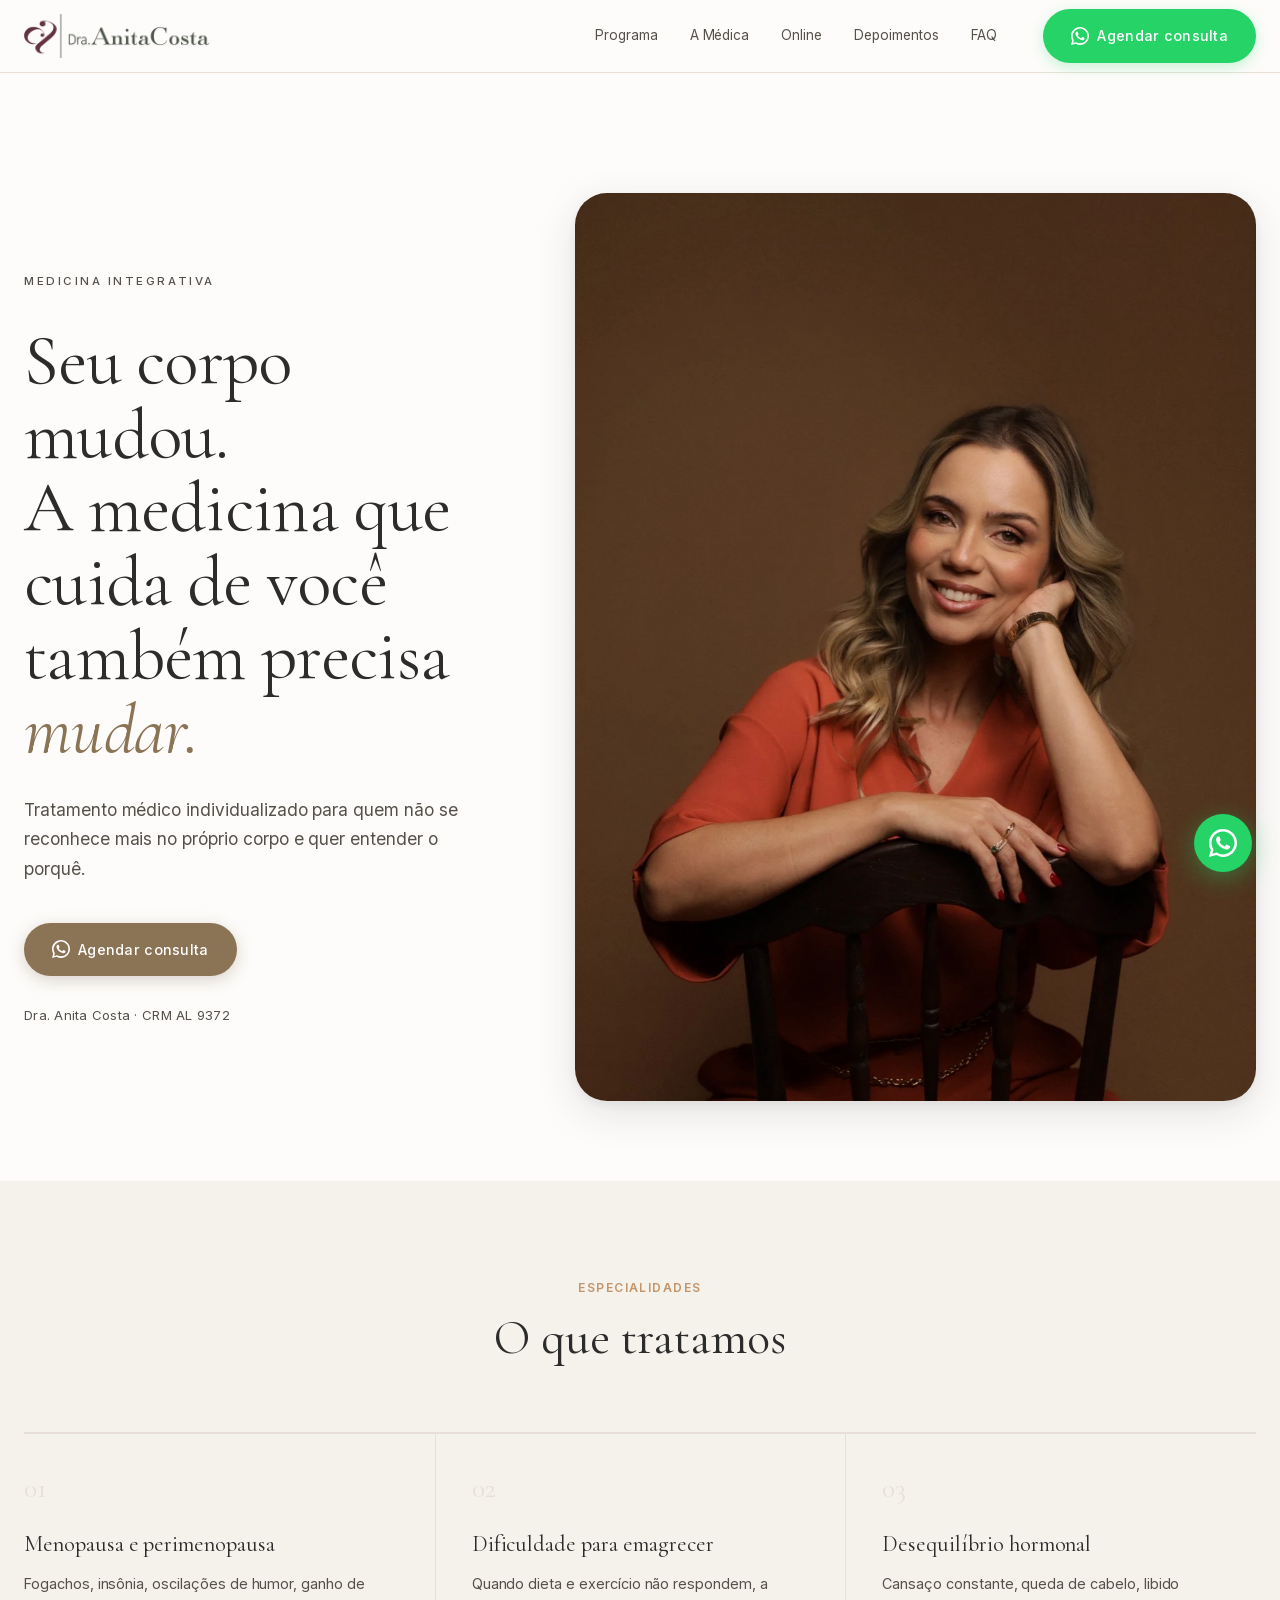
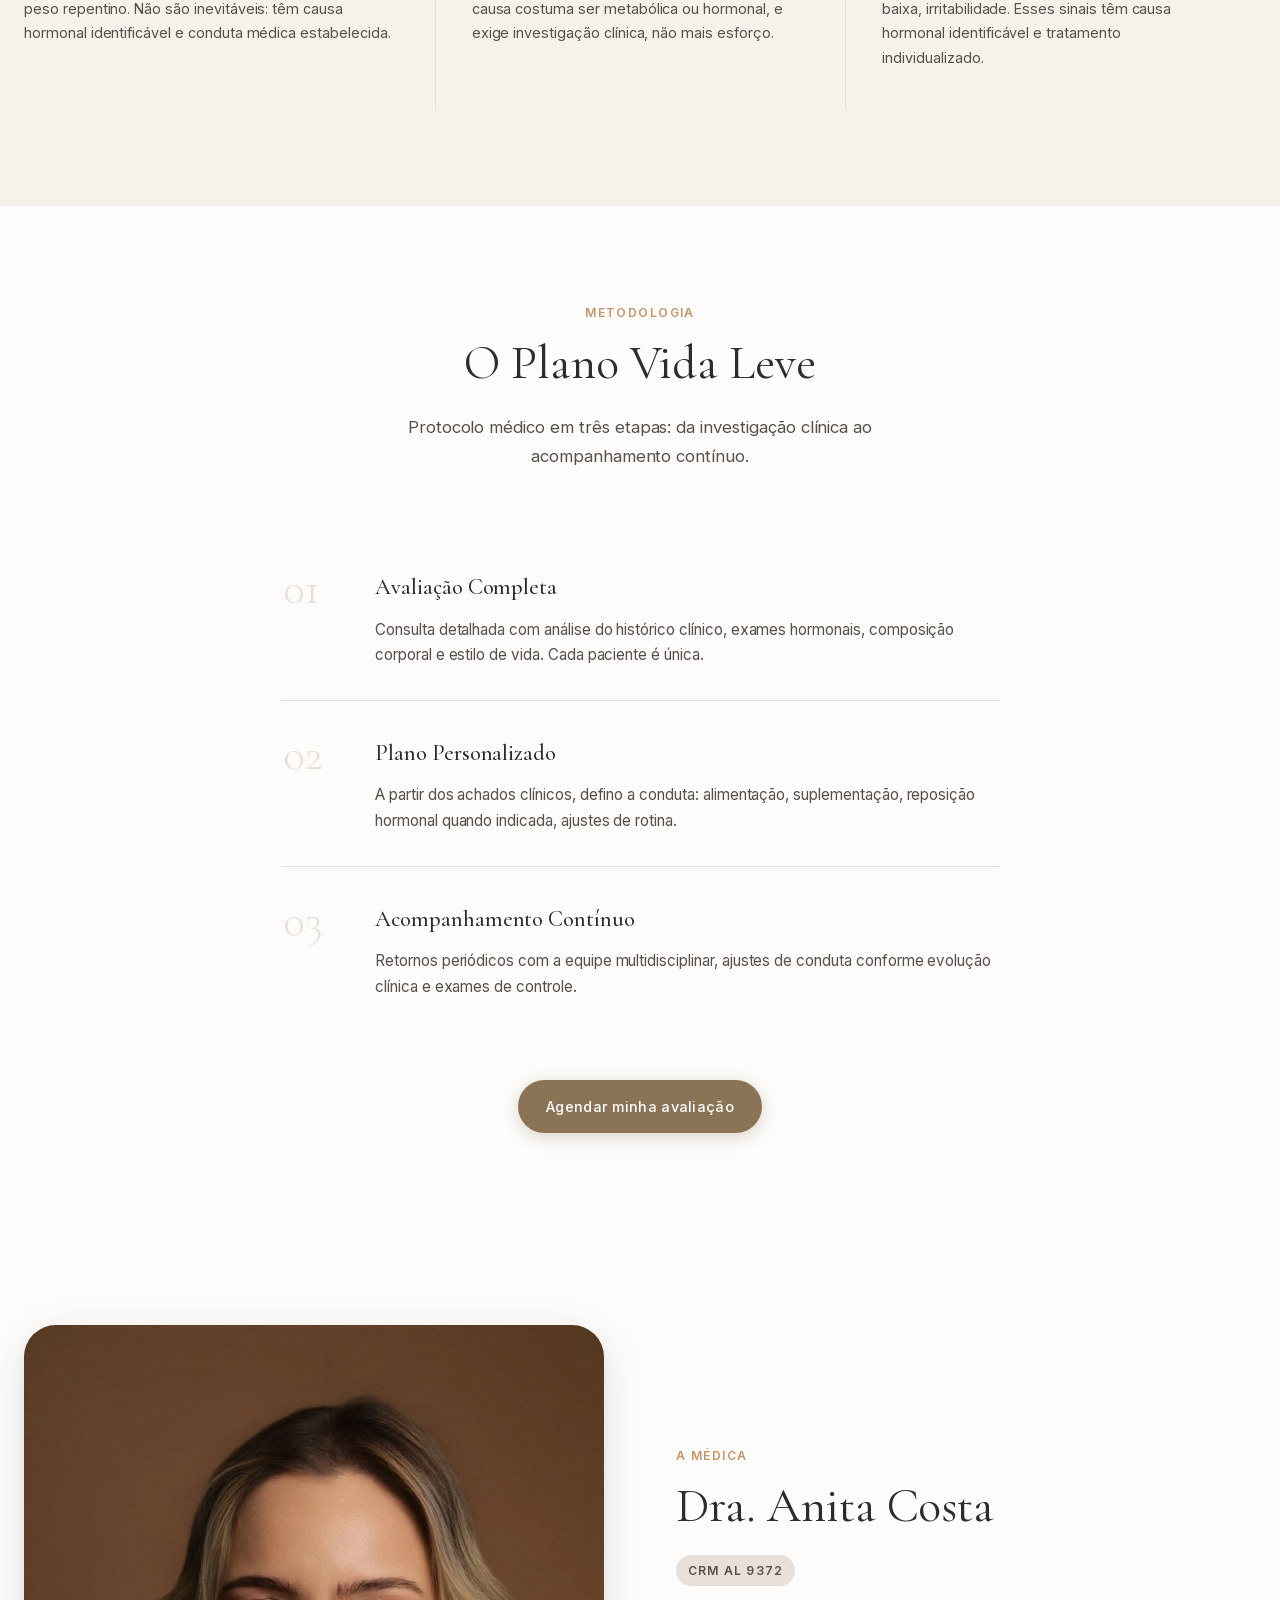
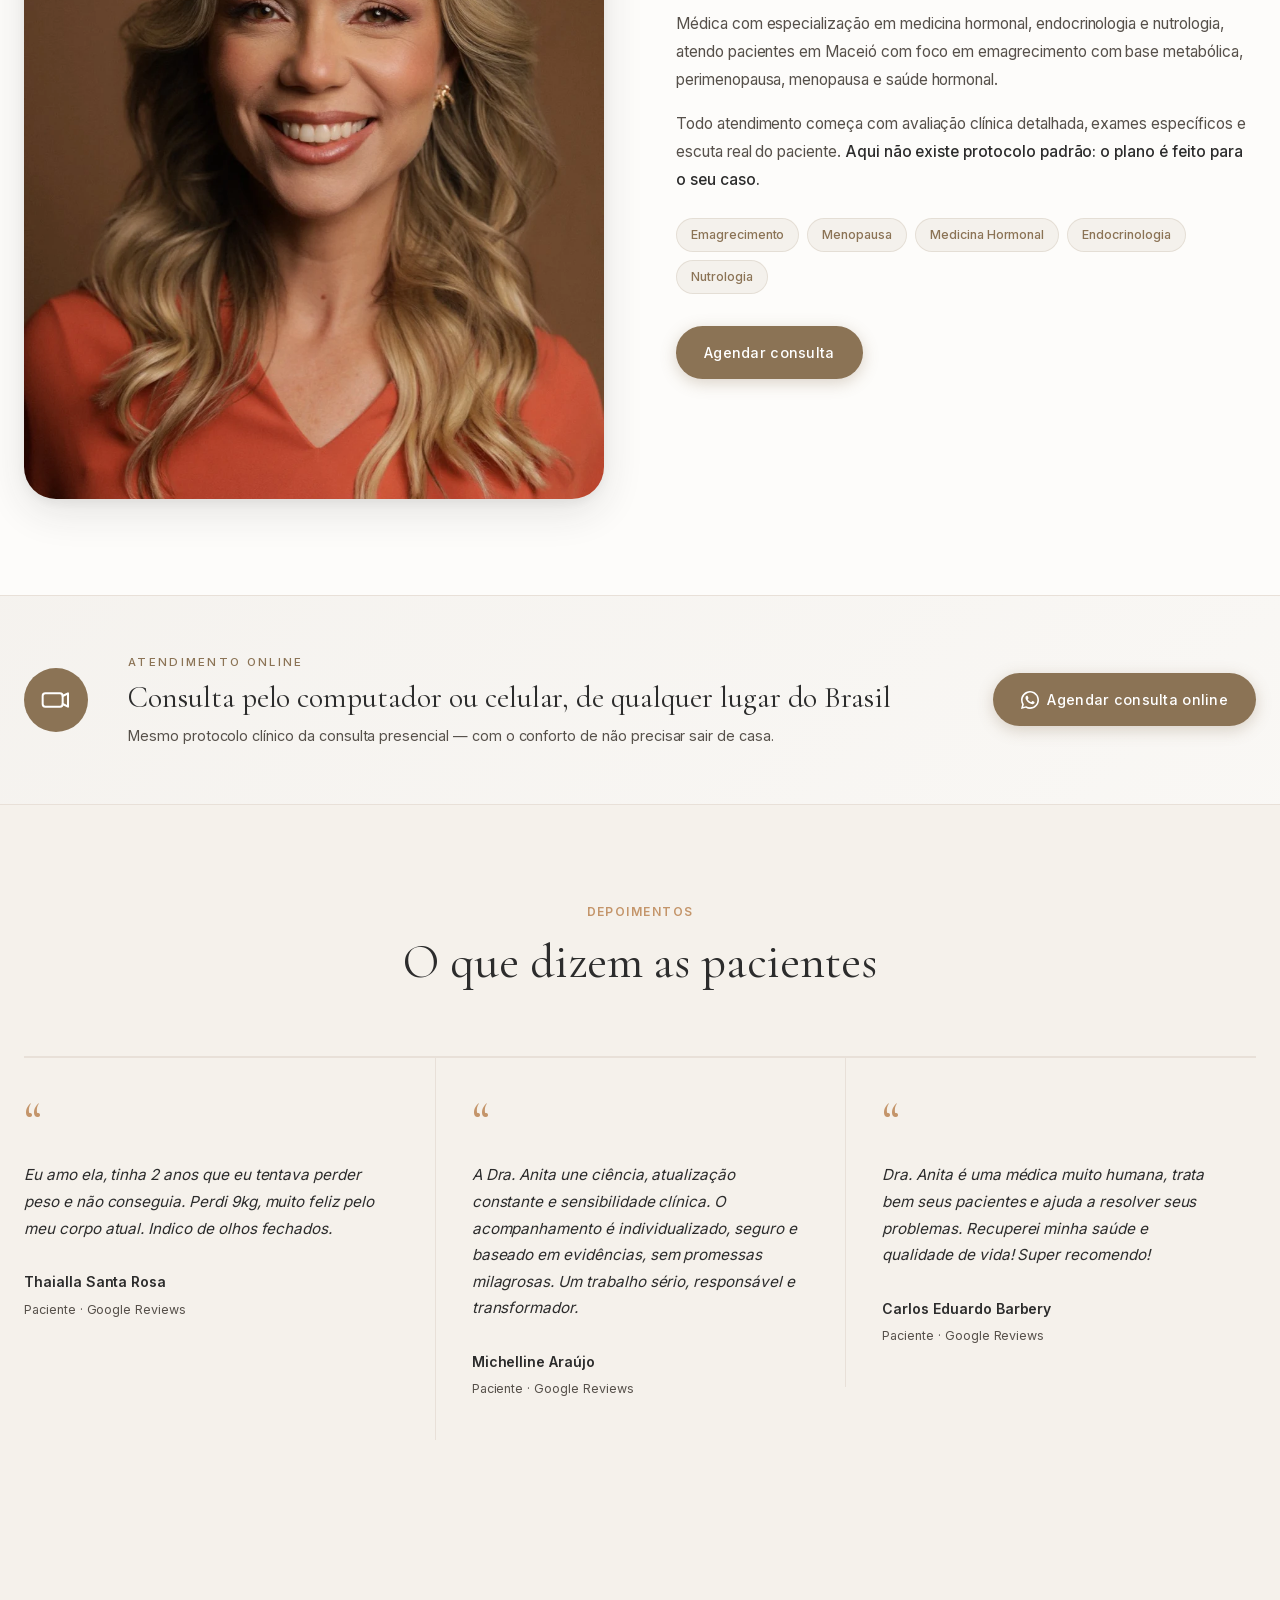
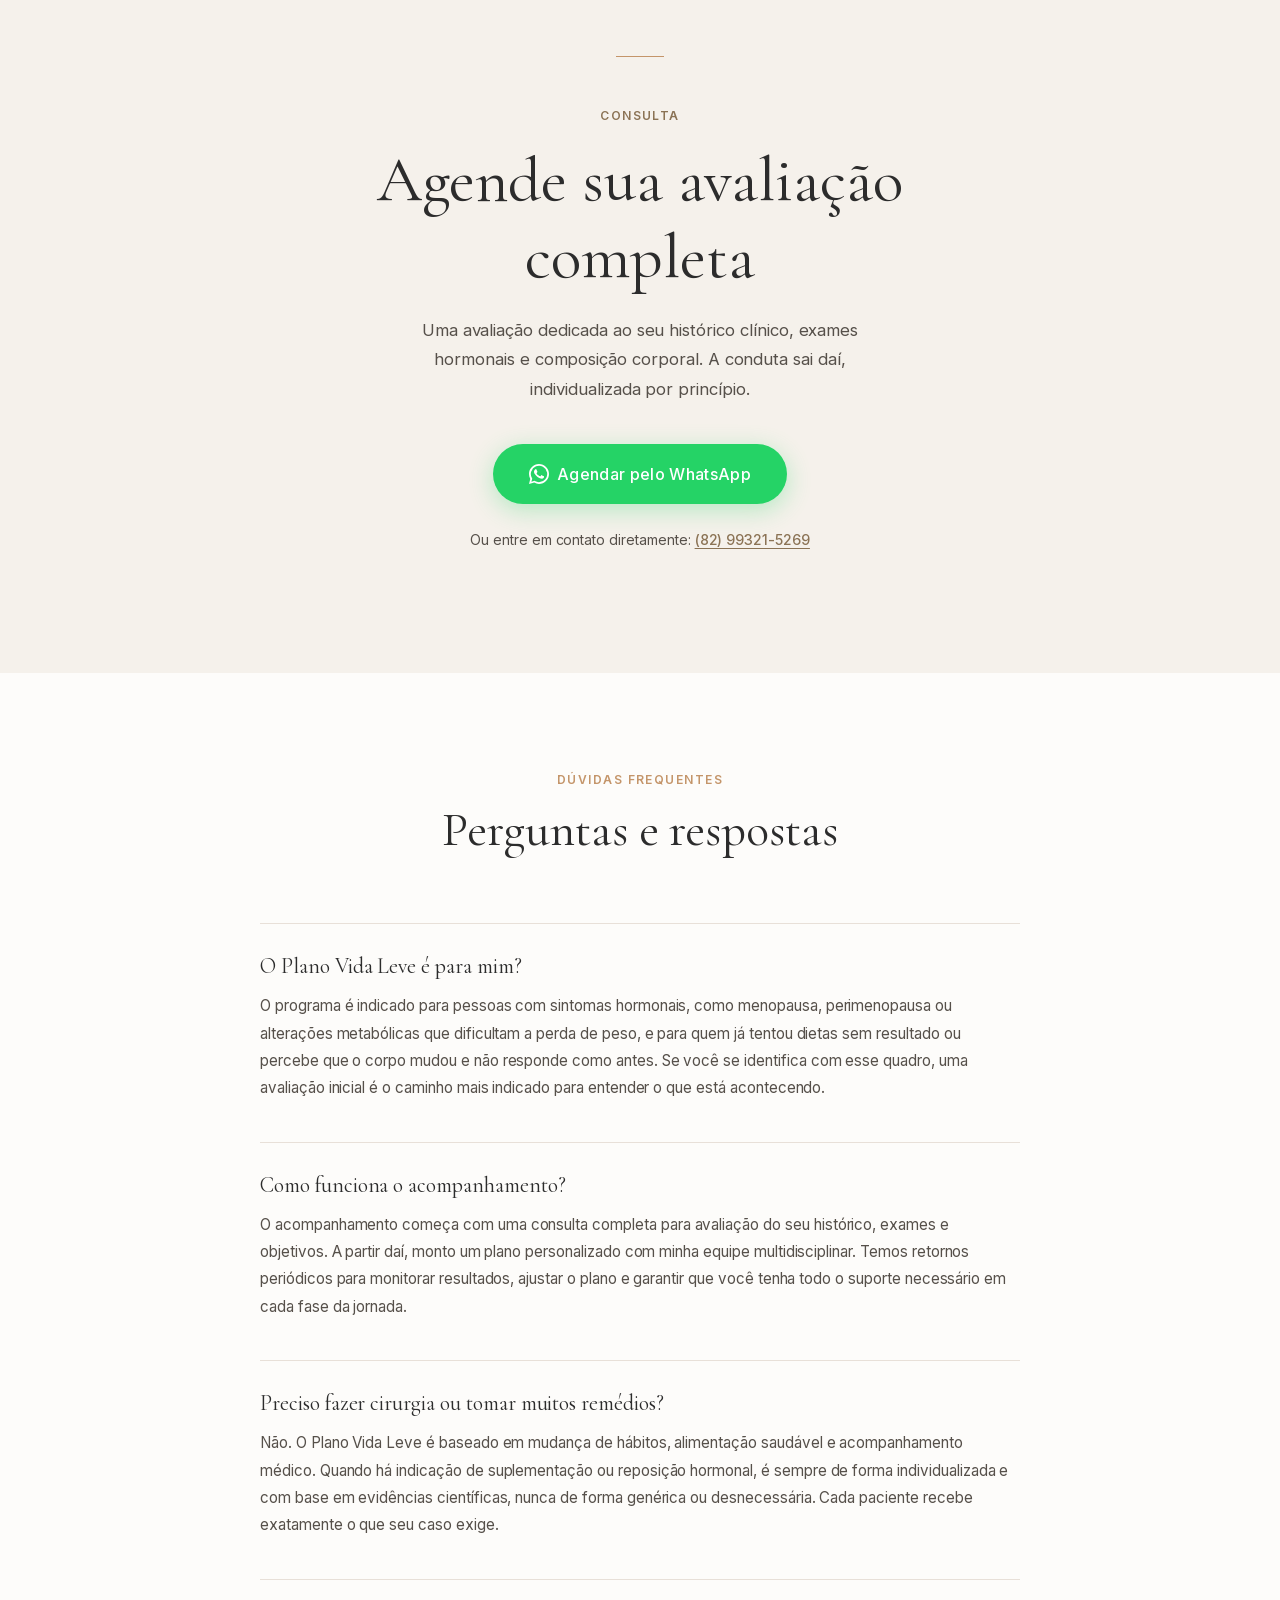
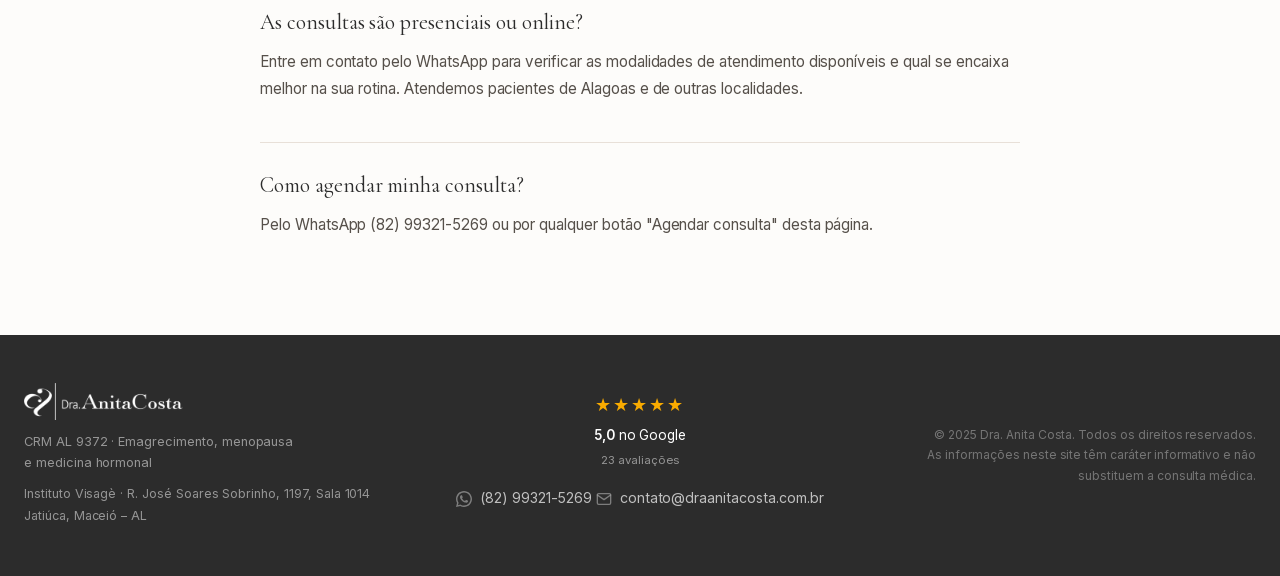
==== commit d747f03d: "layout: ajusta espaçamento mobile entre seções e adiciona faixa de destaque para consulta online" ====
--- a/index.html
+++ b/index.html
@@ -113,6 +113,7 @@
       <nav class="header__nav" aria-label="Navegação principal">
         <a href="#programa" class="header__nav-link">Programa</a>
         <a href="#medica" class="header__nav-link">A Médica</a>
+        <a href="#online" class="header__nav-link">Online</a>
         <a href="#depoimentos" class="header__nav-link">Depoimentos</a>
         <a href="#faq" class="header__nav-link">FAQ</a>
       </nav>
@@ -251,6 +252,24 @@
     </div>
   </section>
 
+  <!-- ===== CONSULTA ONLINE ===== -->
+  <section class="online" id="online">
+    <div class="container online__inner">
+      <div class="online__icon" aria-hidden="true">
+        <svg width="32" height="32" viewBox="0 0 24 24" fill="none" stroke="currentColor" stroke-width="1.5" stroke-linecap="round" stroke-linejoin="round"><rect x="2" y="7" width="15" height="10" rx="2"/><path d="M17 9l4-2v10l-4-2"/></svg>
+      </div>
+      <div class="online__text" data-aos="fade-up">
+        <p class="online__eyebrow">Atendimento online</p>
+        <h2 class="online__title">Consulta pelo computador ou celular, de qualquer lugar do Brasil</h2>
+        <p class="online__subtitle">Mesmo protocolo clínico da consulta presencial — com o conforto de não precisar sair de casa.</p>
+      </div>
+      <a href="https://wa.me/5582993215269?text=Olá%2C%20Dra.%20Anita!%20Gostaria%20de%20agendar%20uma%20consulta%20online." class="btn btn--primary online__cta" target="_blank" rel="noopener noreferrer" data-aos="fade-up" data-aos-delay="100">
+        <svg width="18" height="18" viewBox="0 0 24 24" fill="currentColor" aria-hidden="true"><path d="M17.472 14.382c-.297-.149-1.758-.867-2.03-.967-.273-.099-.471-.148-.67.15-.197.297-.767.966-.94 1.164-.173.199-.347.223-.644.075-.297-.15-1.255-.463-2.39-1.475-.883-.788-1.48-1.761-1.653-2.059-.173-.297-.018-.458.13-.606.134-.133.298-.347.446-.52.149-.174.198-.298.298-.497.099-.198.05-.371-.025-.52-.075-.149-.669-1.612-.916-2.207-.242-.579-.487-.5-.669-.51-.173-.008-.371-.01-.57-.01-.198 0-.52.074-.792.372-.272.297-1.04 1.016-1.04 2.479 0 1.462 1.065 2.875 1.213 3.074.149.198 2.096 3.2 5.077 4.487.709.306 1.262.489 1.694.625.712.227 1.36.195 1.871.118.571-.085 1.758-.719 2.006-1.413.248-.694.248-1.289.173-1.413-.074-.124-.272-.198-.57-.347z"/><path d="M12 0C5.373 0 0 5.373 0 12c0 2.125.555 4.122 1.528 5.855L0 24l6.335-1.652A11.954 11.954 0 0 0 12 24c6.627 0 12-5.373 12-12S18.627 0 12 0zm0 21.818a9.818 9.818 0 0 1-5.002-1.366l-.36-.213-3.76.98 1.003-3.664-.234-.376A9.818 9.818 0 1 1 12 21.818z"/></svg>
+        Agendar consulta online
+      </a>
+    </div>
+  </section>
+
   <!-- ===== DEPOIMENTOS ===== -->
   <section class="depoimentos" id="depoimentos">
     <div class="container">
--- a/css/style.css
+++ b/css/style.css
@@ -793,6 +793,67 @@
 }
 
 /* =============================================
+   CONSULTA ONLINE
+   ============================================= */
+.online {
+  padding: 56px 0;
+  background: linear-gradient(135deg, rgba(139,115,85,.07) 0%, rgba(139,115,85,.03) 100%);
+  border-top: 1px solid var(--color-muted);
+  border-bottom: 1px solid var(--color-muted);
+}
+
+.online__inner {
+  display: flex;
+  align-items: center;
+  gap: 40px;
+}
+
+.online__icon {
+  flex-shrink: 0;
+  width: 64px;
+  height: 64px;
+  background: var(--color-primary);
+  border-radius: var(--radius-full);
+  display: flex;
+  align-items: center;
+  justify-content: center;
+  color: var(--color-white);
+}
+
+.online__text {
+  flex: 1;
+}
+
+.online__eyebrow {
+  font-size: .72rem;
+  font-weight: 500;
+  letter-spacing: .2em;
+  text-transform: uppercase;
+  color: var(--color-primary);
+  margin-bottom: 8px;
+}
+
+.online__title {
+  font-family: var(--font-heading);
+  font-size: clamp(1.3rem, 2.5vw, 1.9rem);
+  font-weight: 400;
+  color: var(--color-text);
+  line-height: 1.2;
+  margin-bottom: 8px;
+}
+
+.online__subtitle {
+  font-size: .9rem;
+  color: var(--color-text-light);
+  line-height: 1.65;
+}
+
+.online__cta {
+  flex-shrink: 0;
+  white-space: nowrap;
+}
+
+/* =============================================
    FOOTER
    ============================================= */
 .footer {
@@ -984,7 +1045,7 @@
    RESPONSIVE — MOBILE (< 640px)
    ============================================= */
 @media (max-width: 640px) {
-  :root { --section-py: 56px; }
+  :root { --section-py: 48px; }
 
   .header__nav { display: none; }
   .header__cta { display: none; }
@@ -1010,23 +1071,32 @@
     font-size: .95rem;
   }
 
-  .hero { padding: 88px 0 56px; }
+  .hero { padding: 80px 0 48px; }
   .hero__title { font-size: 2.4rem; }
+
+  /* padding interno dos cards de dores */
+  .dores__item { padding: 24px 0; }
+  .dores__item + .dores__item { padding-left: 0; border-left: none; }
 
   .programa__step { flex-direction: column; gap: 12px; }
   .programa__step-number { font-size: 2rem; }
 
-  .depoimentos__grid {
-    grid-template-columns: 1fr;
-  }
-
-  .depoimentos__item + .depoimentos__item {
-    padding-left: 0;
-    border-left: none;
-  }
-
-  .depoimentos__item { padding-right: 0; padding-bottom: 32px; }
-
+  /* padding interno dos depoimentos */
+  .depoimentos__grid { grid-template-columns: 1fr; }
+  .depoimentos__item { padding: 24px 0; }
+  .depoimentos__item + .depoimentos__item { padding-left: 0; border-left: none; }
+
+  /* consulta online: empilha no mobile */
+  .online__inner {
+    flex-direction: column;
+    text-align: center;
+    gap: 24px;
+  }
+
+  .online__cta { width: 100%; justify-content: center; }
+
+  /* CTA final: alinha com as demais seções */
+  .cta-final { padding: 48px 0; }
   .cta-final__title { font-size: 2rem; }
 
   .footer__inner { gap: 28px; }
